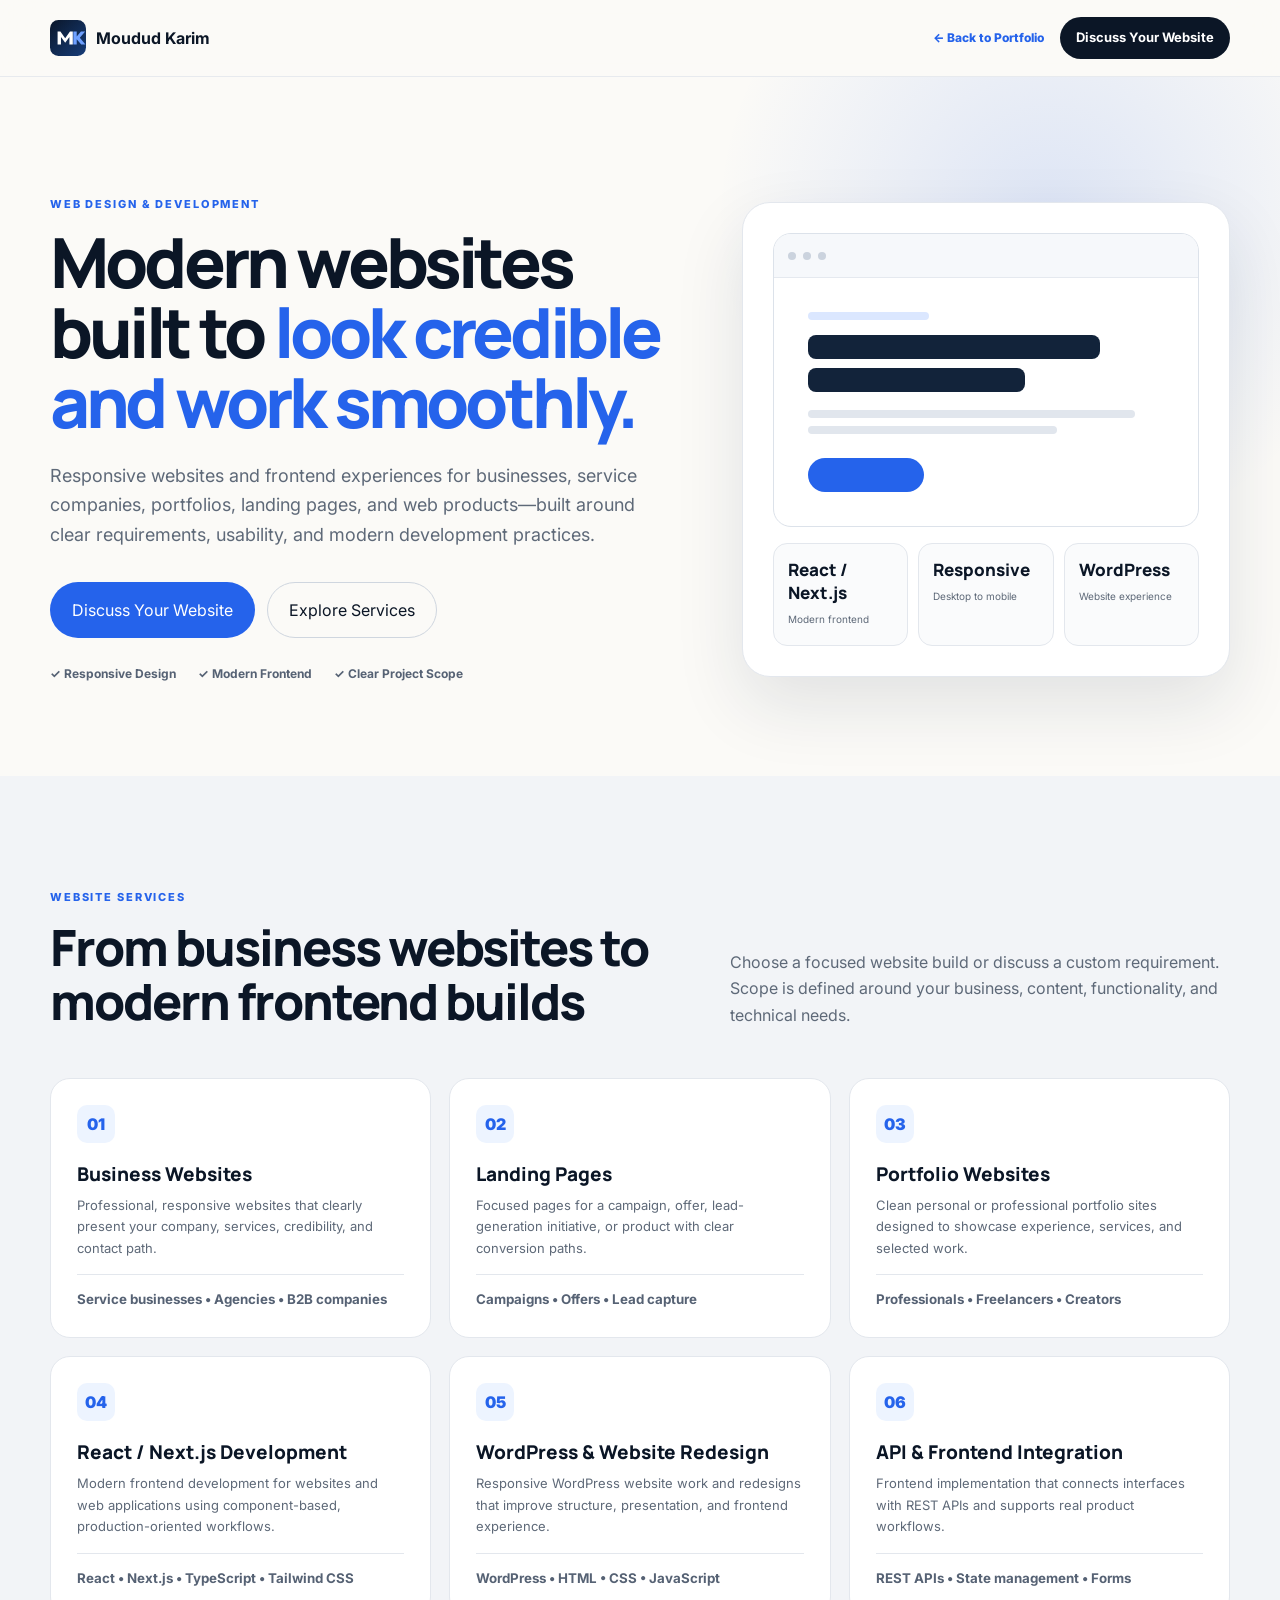
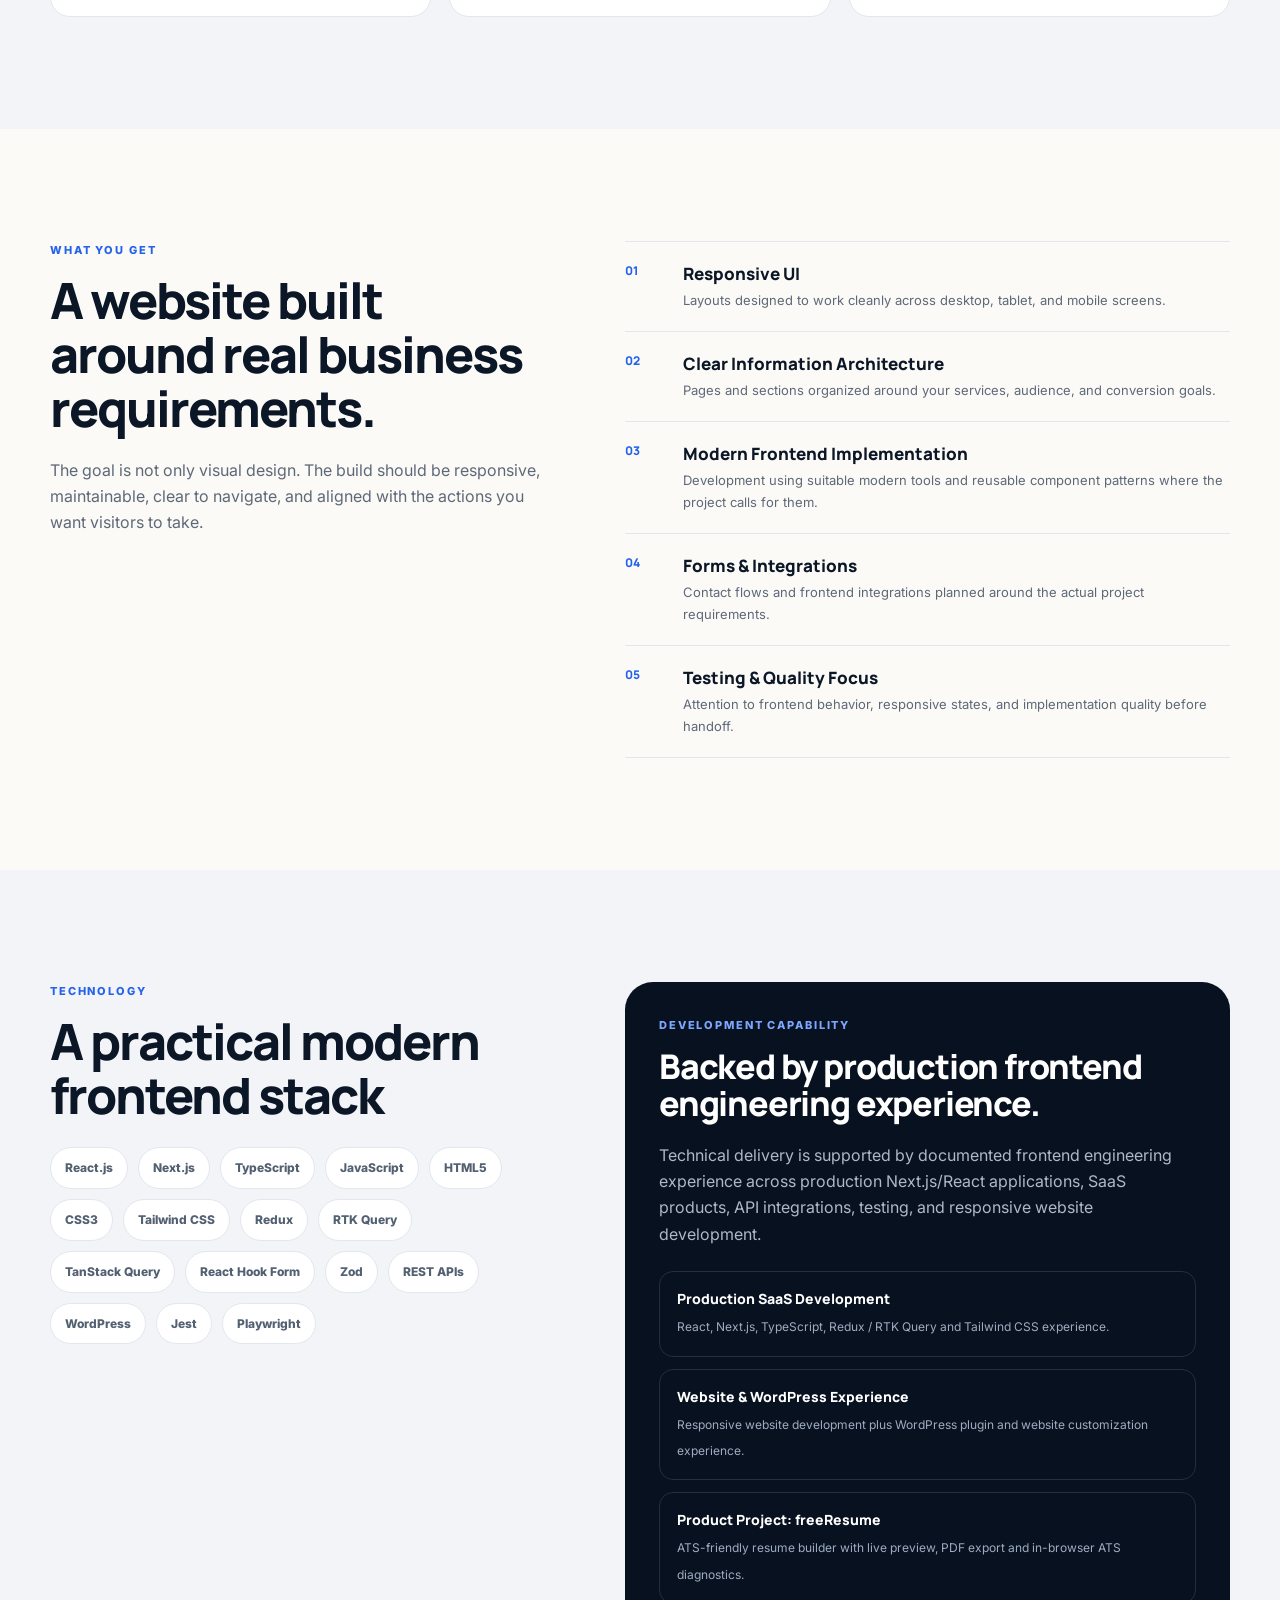
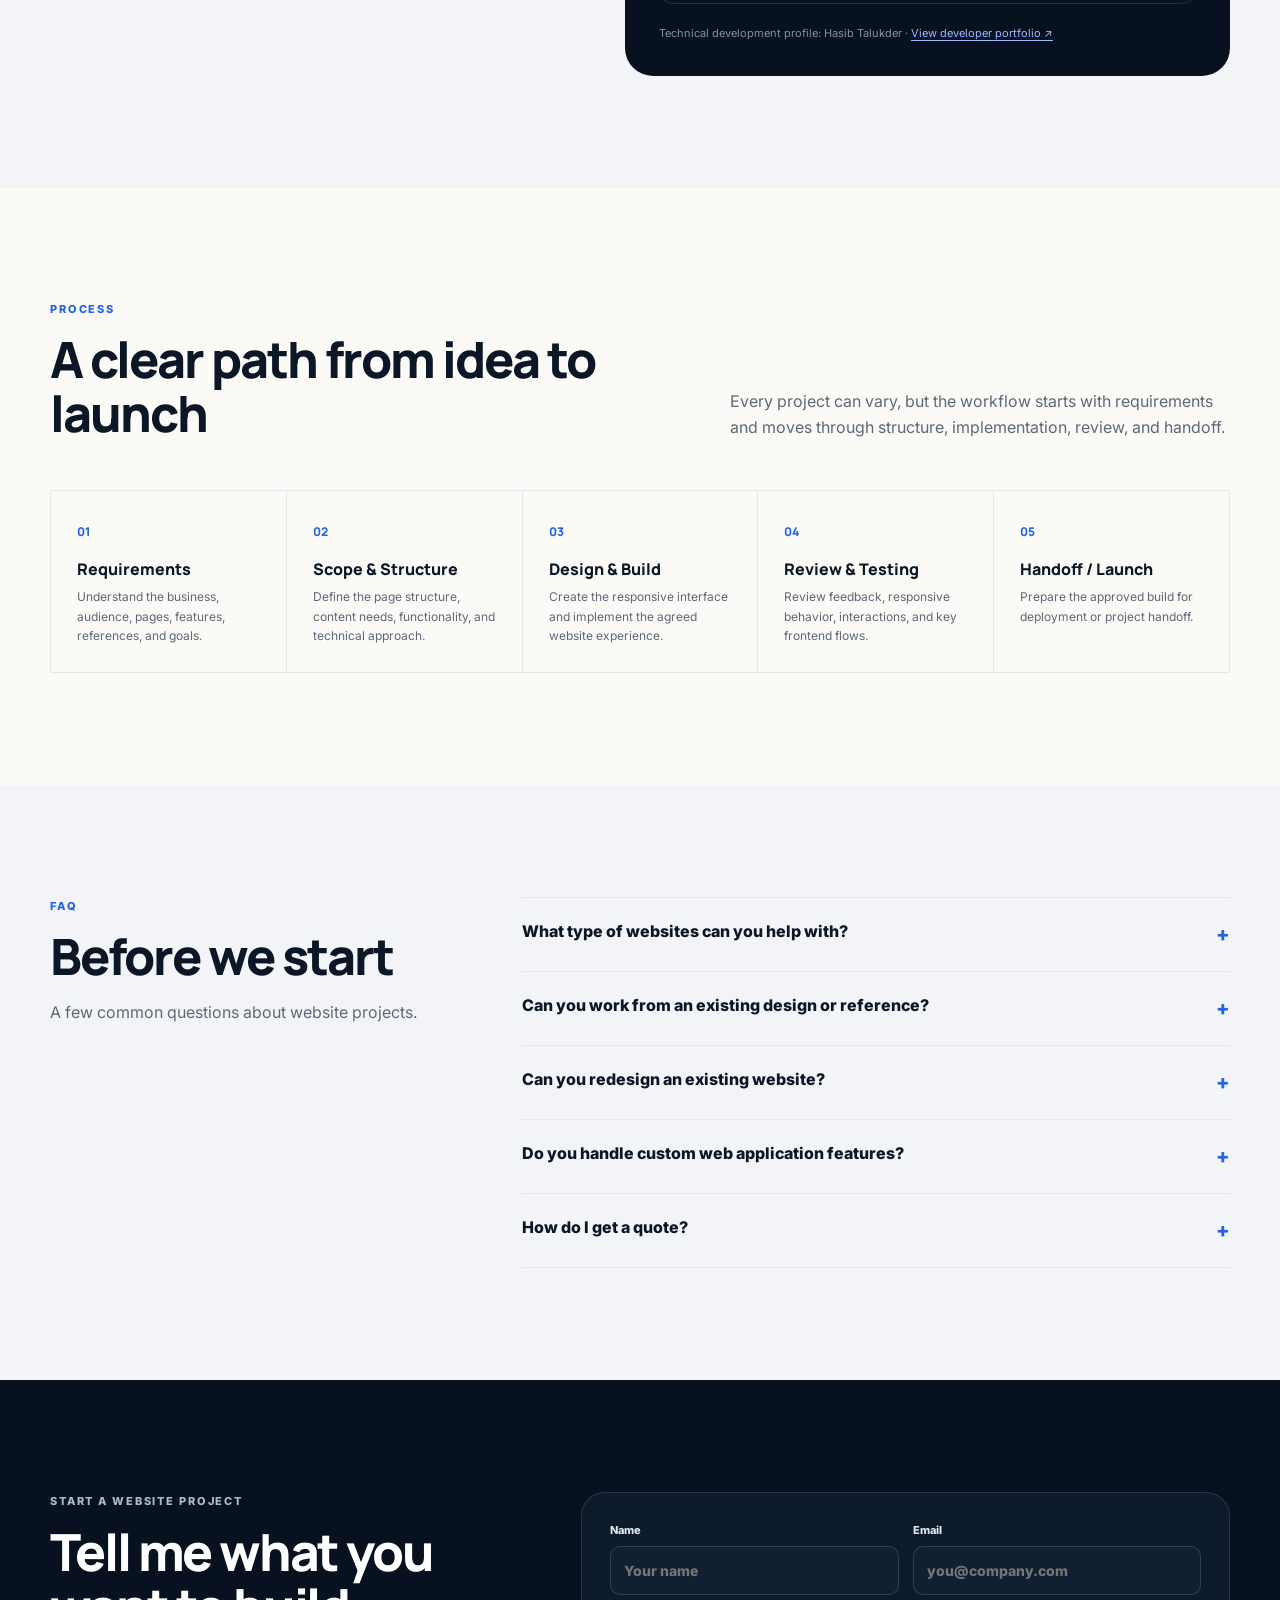
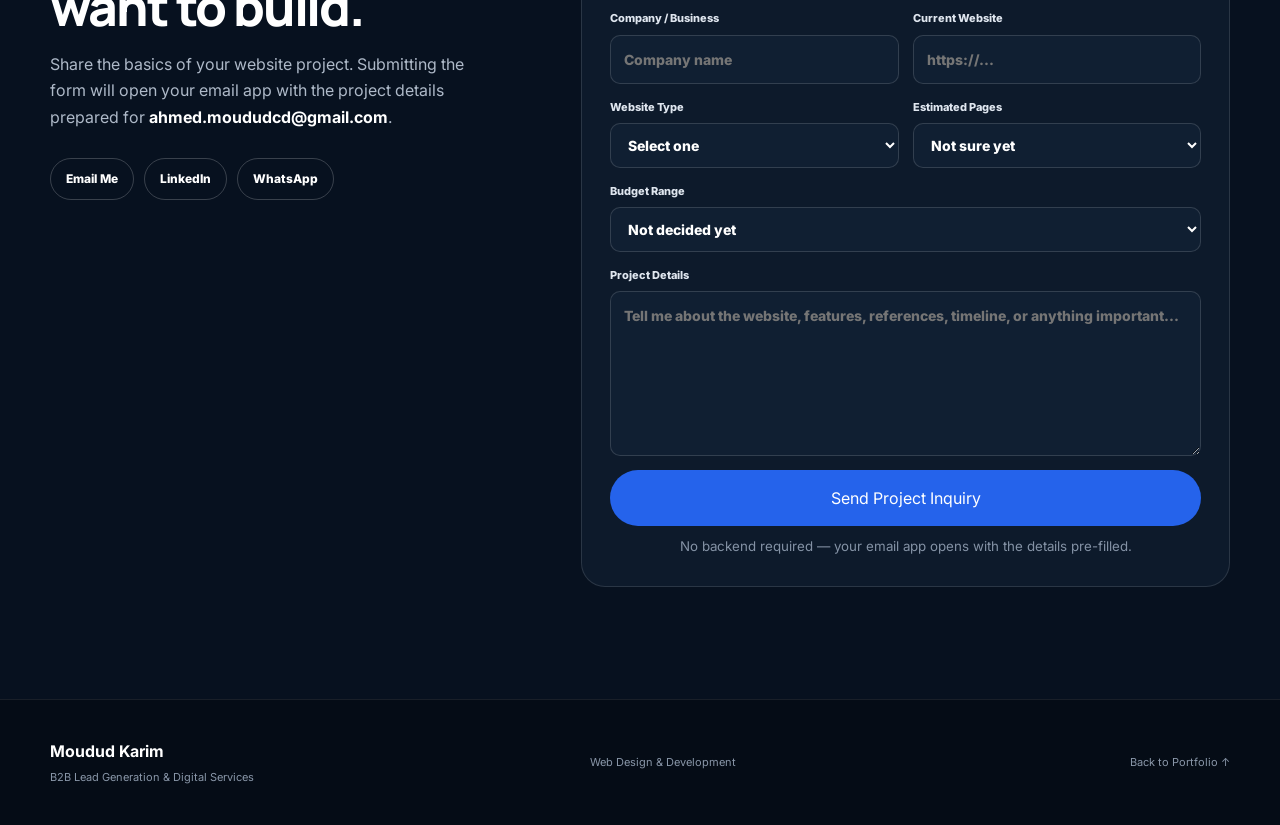
==== web-design-development.html @ c1d6e95d "Add files via upload" ====
<!doctype html>
<html lang="en">
<head>
  <meta charset="utf-8" />
  <meta name="viewport" content="width=device-width,initial-scale=1" />
  <title>Web Design & Development | Moudud Karim</title>
  <meta name="description" content="Modern responsive business websites, landing pages, portfolio websites, WordPress, React and Next.js frontend development." />
  <link rel="icon" href="assets/favicon.svg" type="image/svg+xml" />
  <link rel="preconnect" href="https://fonts.googleapis.com"><link rel="preconnect" href="https://fonts.gstatic.com" crossorigin>
  <link href="https://fonts.googleapis.com/css2?family=Inter:wght@400;500;600;700;800&family=Manrope:wght@700;800&display=swap" rel="stylesheet">
  <link rel="stylesheet" href="style.css?v=web1" />
</head>
<body class="web-page">
<header class="site-header"><div class="container nav-wrap"><a class="brand" href="index.html" aria-label="Moudud Karim home"><img src="assets/mk-logo.svg" width="36" height="36" alt="MK logo"><b>Moudud Karim</b></a><nav class="nav"><a class="back-link" href="index.html">← Back to Portfolio</a><a class="nav-cta" href="#project-inquiry">Discuss Your Website</a></nav></div></header>
<main>
<section class="web-hero"><div class="container web-hero-grid"><div><p class="eyebrow">WEB DESIGN & DEVELOPMENT</p><h1>Modern websites built to <span>look credible and work smoothly.</span></h1><p class="hero-lead">Responsive websites and frontend experiences for businesses, service companies, portfolios, landing pages, and web products—built around clear requirements, usability, and modern development practices.</p><div class="hero-actions"><a class="btn primary" href="#project-inquiry">Discuss Your Website</a><a class="btn secondary" href="#services-web">Explore Services</a></div><div class="hero-trust"><span>✓ Responsive Design</span><span>✓ Modern Frontend</span><span>✓ Clear Project Scope</span></div></div><div class="web-proof-card"><div class="browser-mock"><div class="browser-top"><i></i><i></i><i></i></div><div class="browser-body"><div class="mock-kicker"></div><div class="mock-title"></div><div class="mock-title short"></div><div class="mock-copy"></div><div class="mock-copy short"></div><div class="mock-btn"></div></div></div><div class="web-mini-stats"><div><strong>React / Next.js</strong><span>Modern frontend</span></div><div><strong>Responsive</strong><span>Desktop to mobile</span></div><div><strong>WordPress</strong><span>Website experience</span></div></div></div></div></section>
<section class="section soft" id="services-web"><div class="container"><div class="section-head"><div><p class="eyebrow">WEBSITE SERVICES</p><h2>From business websites to modern frontend builds</h2></div><p>Choose a focused website build or discuss a custom requirement. Scope is defined around your business, content, functionality, and technical needs.</p></div><div class="web-service-grid">
<article class="web-service"><span>01</span><h3>Business Websites</h3><p>Professional, responsive websites that clearly present your company, services, credibility, and contact path.</p><small>Service businesses • Agencies • B2B companies</small></article>
<article class="web-service"><span>02</span><h3>Landing Pages</h3><p>Focused pages for a campaign, offer, lead-generation initiative, or product with clear conversion paths.</p><small>Campaigns • Offers • Lead capture</small></article>
<article class="web-service"><span>03</span><h3>Portfolio Websites</h3><p>Clean personal or professional portfolio sites designed to showcase experience, services, and selected work.</p><small>Professionals • Freelancers • Creators</small></article>
<article class="web-service"><span>04</span><h3>React / Next.js Development</h3><p>Modern frontend development for websites and web applications using component-based, production-oriented workflows.</p><small>React • Next.js • TypeScript • Tailwind CSS</small></article>
<article class="web-service"><span>05</span><h3>WordPress & Website Redesign</h3><p>Responsive WordPress website work and redesigns that improve structure, presentation, and frontend experience.</p><small>WordPress • HTML • CSS • JavaScript</small></article>
<article class="web-service"><span>06</span><h3>API & Frontend Integration</h3><p>Frontend implementation that connects interfaces with REST APIs and supports real product workflows.</p><small>REST APIs • State management • Forms</small></article>
</div></div></section>
<section class="section"><div class="container web-split"><div><p class="eyebrow">WHAT YOU GET</p><h2 style="font:800 clamp(32px,4vw,50px)/1.08 Manrope;margin:0;letter-spacing:-.04em">A website built around real business requirements.</h2><p class="body-copy" style="font-size:16px;margin-top:22px">The goal is not only visual design. The build should be responsive, maintainable, clear to navigate, and aligned with the actions you want visitors to take.</p></div><div class="feature-list"><div class="feature-item"><span>01</span><div><h3>Responsive UI</h3><p>Layouts designed to work cleanly across desktop, tablet, and mobile screens.</p></div></div><div class="feature-item"><span>02</span><div><h3>Clear Information Architecture</h3><p>Pages and sections organized around your services, audience, and conversion goals.</p></div></div><div class="feature-item"><span>03</span><div><h3>Modern Frontend Implementation</h3><p>Development using suitable modern tools and reusable component patterns where the project calls for them.</p></div></div><div class="feature-item"><span>04</span><div><h3>Forms & Integrations</h3><p>Contact flows and frontend integrations planned around the actual project requirements.</p></div></div><div class="feature-item"><span>05</span><div><h3>Testing & Quality Focus</h3><p>Attention to frontend behavior, responsive states, and implementation quality before handoff.</p></div></div></div></div></section>
<section class="section soft"><div class="container web-split"><div><p class="eyebrow">TECHNOLOGY</p><h2 style="font:800 clamp(32px,4vw,50px)/1.08 Manrope;margin:0 0 25px;letter-spacing:-.04em">A practical modern frontend stack</h2><div class="stack-grid"><span>React.js</span><span>Next.js</span><span>TypeScript</span><span>JavaScript</span><span>HTML5</span><span>CSS3</span><span>Tailwind CSS</span><span>Redux</span><span>RTK Query</span><span>TanStack Query</span><span>React Hook Form</span><span>Zod</span><span>REST APIs</span><span>WordPress</span><span>Jest</span><span>Playwright</span></div></div><div class="proof-panel"><p class="eyebrow">DEVELOPMENT CAPABILITY</p><h2>Backed by production frontend engineering experience.</h2><p>Technical delivery is supported by documented frontend engineering experience across production Next.js/React applications, SaaS products, API integrations, testing, and responsive website development.</p><div class="proof-points"><div class="proof-point"><strong>Production SaaS Development</strong><span>React, Next.js, TypeScript, Redux / RTK Query and Tailwind CSS experience.</span></div><div class="proof-point"><strong>Website & WordPress Experience</strong><span>Responsive website development plus WordPress plugin and website customization experience.</span></div><div class="proof-point"><strong>Product Project: freeResume</strong><span>ATS-friendly resume builder with live preview, PDF export and in-browser ATS diagnostics.</span></div></div><div class="proof-credit">Technical development profile: Hasib Talukder · <a href="https://hasibmuhammad.vercel.app/" target="_blank" rel="noopener">View developer portfolio ↗</a></div></div></div></section>
<section class="section"><div class="container"><div class="section-head"><div><p class="eyebrow">PROCESS</p><h2>A clear path from idea to launch</h2></div><p>Every project can vary, but the workflow starts with requirements and moves through structure, implementation, review, and handoff.</p></div><div class="web-process"><div><span>01</span><h3>Requirements</h3><p>Understand the business, audience, pages, features, references, and goals.</p></div><div><span>02</span><h3>Scope & Structure</h3><p>Define the page structure, content needs, functionality, and technical approach.</p></div><div><span>03</span><h3>Design & Build</h3><p>Create the responsive interface and implement the agreed website experience.</p></div><div><span>04</span><h3>Review & Testing</h3><p>Review feedback, responsive behavior, interactions, and key frontend flows.</p></div><div><span>05</span><h3>Handoff / Launch</h3><p>Prepare the approved build for deployment or project handoff.</p></div></div></div></section>
<section class="section soft"><div class="container faq-wrap"><div><p class="eyebrow">FAQ</p><h2>Before we start</h2><p class="muted">A few common questions about website projects.</p></div><div class="faq-list"><details><summary>What type of websites can you help with?</summary><p>Business websites, landing pages, portfolios, responsive WordPress sites, frontend builds, redesigns, and React/Next.js projects can be discussed based on scope.</p></details><details><summary>Can you work from an existing design or reference?</summary><p>Yes. Share your existing site, design file, examples, or reference websites in the project inquiry so the requirements can be reviewed.</p></details><details><summary>Can you redesign an existing website?</summary><p>Yes. A redesign can focus on layout, responsiveness, frontend presentation, and clearer user flows depending on the existing platform and scope.</p></details><details><summary>Do you handle custom web application features?</summary><p>Frontend application work and REST API integration can be discussed. The exact feasibility, stack, backend dependency, and scope should be confirmed before the project begins.</p></details><details><summary>How do I get a quote?</summary><p>Send your website type, estimated pages, budget range, current website if applicable, and project details using the form below.</p></details></div></div></section>
<section class="section web-contact" id="project-inquiry"><div class="container web-contact-grid"><div><p class="eyebrow">START A WEBSITE PROJECT</p><h2>Tell me what you want to build.</h2><p>Share the basics of your website project. Submitting the form will open your email app with the project details prepared for <strong style="color:#fff">ahmed.moududcd@gmail.com</strong>.</p><div class="contact-links"><a href="mailto:ahmed.moududcd@gmail.com">Email Me</a><a href="https://www.linkedin.com/in/moududkarim/" target="_blank" rel="noopener">LinkedIn</a><a href="https://wa.me/8801305029637" target="_blank" rel="noopener">WhatsApp</a></div></div><form class="web-form" id="webProjectForm"><div class="field-row"><label>Name<input name="name" required placeholder="Your name"></label><label>Email<input name="email" type="email" required placeholder="you@company.com"></label></div><div class="field-row"><label>Company / Business<input name="company" placeholder="Company name"></label><label>Current Website<input name="website" type="url" placeholder="https://..."></label></div><div class="field-row"><label>Website Type<select name="type" required><option value="">Select one</option><option>Business Website</option><option>Landing Page</option><option>Portfolio Website</option><option>Website Redesign</option><option>WordPress Website</option><option>React / Next.js Project</option><option>Custom / Other</option></select></label><label>Estimated Pages<select name="pages"><option>Not sure yet</option><option>1 page</option><option>2–5 pages</option><option>6–10 pages</option><option>10+ pages</option></select></label></div><label>Budget Range<select name="budget"><option>Not decided yet</option><option>Under $300</option><option>$300–$700</option><option>$700–$1,500</option><option>$1,500+</option></select></label><label>Project Details<textarea name="details" rows="6" required placeholder="Tell me about the website, features, references, timeline, or anything important..."></textarea></label><button class="btn primary full" type="submit">Send Project Inquiry</button><small class="form-note">No backend required — your email app opens with the details pre-filled.</small></form></div></section>
</main>
<footer><div class="container footer-grid"><div><strong>Moudud Karim</strong><span>B2B Lead Generation & Digital Services</span></div><p>Web Design & Development</p><a href="index.html">Back to Portfolio ↑</a></div></footer>
<script>
document.getElementById('webProjectForm').addEventListener('submit',function(e){e.preventDefault();const f=new FormData(this);const subject='Website Project Inquiry - '+(f.get('name')||'New Client');const body=[`Name: ${f.get('name')||''}`,`Email: ${f.get('email')||''}`,`Company / Business: ${f.get('company')||''}`,`Current Website: ${f.get('website')||''}`,`Website Type: ${f.get('type')||''}`,`Estimated Pages: ${f.get('pages')||''}`,`Budget Range: ${f.get('budget')||''}`,'', 'Project Details:',f.get('details')||''].join('\n');window.location.href='mailto:ahmed.moududcd@gmail.com?subject='+encodeURIComponent(subject)+'&body='+encodeURIComponent(body)});
</script>
</body></html>
---- style.css ----
:root{--ink:#0b1626;--muted:#5e6978;--blue:#2563eb;--blue2:#174bb8;--soft:#f6f7f9;--warm:#fbfaf7;--line:#e3e7ed;--white:#fff;--dark:#07111f;--radius:20px;--shadow:0 24px 70px rgba(11,22,38,.10)}
*{box-sizing:border-box}html{scroll-behavior:smooth}body{margin:0;font-family:Inter,Arial,sans-serif;color:var(--ink);background:var(--warm);line-height:1.65}a{color:inherit;text-decoration:none}img{max-width:100%;display:block}.container{width:min(1180px,calc(100% - 48px));margin:auto}.section{padding:112px 0}.soft{background:#f2f4f7}.eyebrow{margin:0 0 14px;color:var(--blue);font-weight:800;font-size:11px;letter-spacing:.17em}.site-header{position:sticky;top:0;z-index:50;background:rgba(251,250,247,.9);backdrop-filter:blur(18px);border-bottom:1px solid rgba(227,231,237,.8)}.nav-wrap{height:76px;display:flex;align-items:center;justify-content:space-between}.brand{display:flex;align-items:center;gap:10px;font-weight:800}.brand span{display:grid;place-items:center;width:36px;height:36px;border-radius:50%;background:var(--ink);color:#fff;font-size:12px}.nav{display:flex;align-items:center;gap:26px;font-size:13px;font-weight:700}.nav a:hover{color:var(--blue)}.nav-cta{padding:10px 16px;background:var(--ink);color:#fff!important;border-radius:999px}.menu-btn{display:none;border:0;background:none;font-size:25px}.hero{min-height:760px;display:flex;align-items:center;padding:105px 0 95px;overflow:hidden;background:radial-gradient(circle at 85% 28%,rgba(37,99,235,.11),transparent 25%),var(--warm)}.hero-grid{display:grid;grid-template-columns:3fr 2fr;gap:80px;align-items:center}.hero h1{font-family:Manrope,sans-serif;font-size:clamp(44px,5.1vw,72px);line-height:1.015;letter-spacing:-.05em;margin:0 0 26px;max-width:790px}.hero h1 span{color:var(--blue)}.hero-lead{font-size:18px;color:var(--muted);max-width:720px;margin:0 0 32px}.hero-actions{display:flex;gap:12px;flex-wrap:wrap}.btn{display:inline-flex;align-items:center;justify-content:center;padding:14px 21px;border-radius:999px;font-weight:800;border:1px solid transparent;cursor:pointer;font:inherit}.primary{background:var(--blue);color:#fff}.primary:hover{background:var(--blue2)}.secondary{border-color:#cfd6df;background:transparent}.hero-trust{display:flex;gap:22px;flex-wrap:wrap;margin-top:26px;font-size:12px;font-weight:700;color:#566274}.hero-card{position:relative;z-index:1;background:#fff;border:1px solid rgba(227,231,237,.9);border-radius:30px;padding:14px;box-shadow:0 30px 80px rgba(15,34,62,.14);transform:rotate(1deg)}.portrait-glow{position:absolute;inset:-50px;z-index:-1;background:radial-gradient(circle,rgba(37,99,235,.18),transparent 65%)}.photo-shell{aspect-ratio:4/4.7;border-radius:22px;overflow:hidden;background:#eef2f7}.photo-shell img{width:100%;height:100%;object-fit:cover;object-position:center top}.profile-copy{padding:18px 8px 9px;display:grid;gap:3px}.profile-copy strong{font:800 20px Manrope}.profile-copy span{color:var(--muted);font-size:12px}.profile-copy small{color:#8a94a2}.float-badge{position:absolute;z-index:3;background:#fff;border:1px solid var(--line);box-shadow:0 16px 45px rgba(11,22,38,.14);border-radius:15px;padding:12px 15px;display:grid;line-height:1.2;transform:rotate(-1deg)}.float-badge strong{font:800 18px Manrope;color:var(--blue)}.float-badge span{font-size:10px;font-weight:800;color:#687486}.badge-clients{left:-42px;top:72px}.badge-since{right:-28px;bottom:105px}.proof-bar{background:#fff;border-top:1px solid var(--line);border-bottom:1px solid var(--line)}.proof-grid{display:grid;grid-template-columns:repeat(4,1fr)}.proof-grid div{padding:34px 28px;border-right:1px solid var(--line);text-align:center}.proof-grid div:last-child{border:0}.proof-grid strong{display:block;font:800 38px Manrope;letter-spacing:-.04em;color:var(--blue)}.proof-grid span{font-size:11px;font-weight:700;color:#6d7785;text-transform:uppercase;letter-spacing:.07em}.two-col{display:grid;grid-template-columns:.78fr 1.22fr;gap:110px;align-items:start}.two-col h2,.section-head h2,.markets h2,.faq-wrap h2,.sample-grid h2{font:800 clamp(32px,4vw,50px)/1.08 Manrope;margin:0;letter-spacing:-.04em}.body-copy{font-size:18px;color:var(--muted);max-width:720px}.body-copy p:first-child{margin-top:0}.about-markets{display:flex;gap:8px;flex-wrap:wrap;margin-top:28px}.about-markets span{padding:7px 12px;border:1px solid #d8dde5;border-radius:999px;font-size:11px;font-weight:800;color:#526071;background:#fff}.section-head{display:flex;justify-content:space-between;gap:60px;align-items:end;margin-bottom:50px}.section-head>p{max-width:500px;color:var(--muted);margin:0}.cards{display:grid;gap:18px}.service-grid{grid-template-columns:repeat(3,1fr)}.card{position:relative;overflow:hidden;background:#fff;border:1px solid var(--line);border-radius:var(--radius);padding:30px;transition:transform .22s ease,border-color .22s ease,box-shadow .22s ease}.card:hover{transform:translateY(-5px);border-color:#b8caf1;box-shadow:var(--shadow)}.ghost-num{position:absolute;right:18px;top:-8px;font:800 72px Manrope;color:#f0f3f7;letter-spacing:-.07em}.service-icon{position:relative;display:grid;place-items:center;width:36px;height:36px;border:1px solid #d9e1ed;border-radius:10px;color:var(--blue);font-weight:800}.num{display:block;position:relative;margin-top:28px;font-size:10px;font-weight:800;color:#8490a0}.card h3{position:relative;font:800 21px Manrope;margin:8px 0 10px}.card p{position:relative;color:var(--muted);font-size:14px}.deliverable{position:relative;border-top:1px solid var(--line);margin-top:22px;padding-top:17px;display:grid;gap:6px;font-size:12px}.deliverable span{color:var(--muted)}.chips,.market-row{display:flex;flex-wrap:wrap;gap:10px}.chips span,.market-row span{padding:10px 14px;border:1px solid var(--line);border-radius:999px;background:#fff;font-size:12px;font-weight:700}.process-band{background:#fff}.process-grid{display:grid;grid-template-columns:repeat(5,1fr);gap:0;position:relative}.process-grid:before{content:'';position:absolute;top:23px;left:5%;right:5%;height:1px;background:#ccd4df}.process-step{position:relative;padding:0 22px 0 0;background:transparent;border:0}.process-step span{position:relative;z-index:1;display:grid;place-items:center;width:46px;height:46px;border-radius:50%;background:var(--ink);color:#fff;font-weight:800;font-size:11px;box-shadow:0 0 0 8px #fff}.process-step h3{font:800 17px Manrope;margin:26px 0 8px}.process-step p{font-size:13px;color:var(--muted);margin:0}.tools-section{padding-top:40px;background:#fff}.tool-panels{display:grid;grid-template-columns:1fr 1fr;border:1px solid var(--line);border-radius:24px;overflow:hidden;background:#fafbfc}.tool-panel{padding:30px}.tool-panel+ .tool-panel{border-left:1px solid var(--line)}.tool-kicker{font-size:10px;letter-spacing:.13em;font-weight:800;color:#7a8695}.tool-row{display:flex;flex-wrap:wrap;gap:8px;margin-top:18px}.tool-row span{padding:9px 12px;border:1px solid #dde3eb;background:#fff;border-radius:9px;font-size:12px;font-weight:800;color:#4d5968;filter:grayscale(1);transition:.2s}.tool-row span:hover{color:var(--blue);border-color:#b9caf0;filter:none}.work-section{background:#f1f3f6}.case-stack{display:grid;gap:44px}.case{display:grid;grid-template-columns:1.08fr .92fr;align-items:stretch;border:1px solid var(--line);border-radius:28px;background:#fff;overflow:hidden;box-shadow:0 16px 50px rgba(11,22,38,.05)}.case:nth-child(even) .case-content{order:2}.case:nth-child(even) .case-visual{order:1}.case-content{padding:38px}.case-visual{min-height:100%;padding:34px;display:flex;align-items:center;background:linear-gradient(145deg,#e9eff8,#f8fafc);overflow:hidden}.case-top{display:flex;justify-content:space-between;gap:20px;align-items:start;border-bottom:1px solid var(--line);padding-bottom:22px}.case-tag{font-size:10px;font-weight:800;letter-spacing:.1em;color:var(--blue)}.case h3{font:800 29px Manrope;margin:8px 0 0;letter-spacing:-.025em}.case-top>strong{font:800 50px Manrope;color:#e0e8f6}.case-details{display:grid;grid-template-columns:1fr 1fr;gap:18px 24px;padding:24px 0 16px}.case-details b{font-size:10px;text-transform:uppercase;letter-spacing:.07em}.case-details p{font-size:13px;color:var(--muted);margin:4px 0}.text-link{font-weight:800;color:var(--blue);font-size:13px}.sheet-preview{width:115%;transform:rotate(-3deg);background:#fff;border:1px solid #d7dee8;border-radius:14px;box-shadow:0 28px 60px rgba(15,34,62,.16);overflow:hidden}.case:nth-child(even) .sheet-preview{transform:rotate(3deg)}.sheet-toolbar{height:42px;display:flex;align-items:center;gap:6px;padding:0 12px;border-bottom:1px solid #e5e9ef;background:#fafbfc}.sheet-toolbar i{width:7px;height:7px;border-radius:50%;background:#c9d0da}.sheet-toolbar span{margin-left:8px;font-size:9px;font-weight:800;color:#7b8795}.sheet-grid{display:grid;grid-template-columns:1.25fr 1fr .8fr 1.5fr;font-size:9px}.sheet-grid>div{padding:10px 9px;border-right:1px solid #edf0f4;border-bottom:1px solid #edf0f4;color:#7d8793;white-space:nowrap;overflow:hidden}.sheet-grid .sheet-head{font-weight:800;color:#465364;background:#f7f9fb}.privacy-note{padding:10px 12px;font-size:8px;font-weight:700;color:#8b95a2}.why-grid{display:grid;grid-template-columns:1fr 1fr;border-top:1px solid var(--line);border-left:1px solid var(--line)}.why-grid>div{background:transparent;border-right:1px solid var(--line);border-bottom:1px solid var(--line);padding:34px;border-radius:0}.why-grid span{display:block;color:var(--blue);font:800 26px Manrope}.why-grid h3{font:800 18px Manrope;margin:10px 0 7px}.why-grid p{font-size:13px;color:var(--muted);margin:0;max-width:430px}.markets{text-align:center;background:#fff}.markets h2{margin-bottom:28px}.market-row{justify-content:center}.faq-wrap{display:grid;grid-template-columns:.7fr 1.3fr;gap:90px}.muted{color:var(--muted)}.faq-list{border-top:1px solid var(--line)}details{border-bottom:1px solid var(--line);padding:20px 0}summary{cursor:pointer;font-weight:800;list-style:none;display:flex;justify-content:space-between;gap:20px}summary:after{content:'+';color:var(--blue);font-size:20px}details[open] summary:after{content:'–'}details p{color:var(--muted);margin:12px 0 2px;font-size:14px}.dark-contact{background:var(--dark);color:#fff}.dark-contact .eyebrow{color:#7da7ff}.sample-grid{display:grid;grid-template-columns:.9fr 1.1fr;gap:80px;align-items:start}.sample-grid>div>p:not(.eyebrow){color:#aeb9c8;font-size:16px}.contact-links{display:flex;gap:10px;flex-wrap:wrap;margin-top:28px}.contact-links a{padding:10px 15px;border:1px solid rgba(255,255,255,.2);border-radius:999px;font-weight:800;color:#fff;font-size:12px}.brief-form{background:#0d1a2b;border:1px solid rgba(255,255,255,.12);border-radius:24px;padding:28px;box-shadow:none}.field-row{display:grid;grid-template-columns:1fr 1fr;gap:14px}.brief-form label{display:grid;gap:7px;font-size:11px;font-weight:800;margin-bottom:14px;color:#dfe6ef}.brief-form input,.brief-form textarea{width:100%;border:1px solid rgba(255,255,255,.14);background:#101f32;color:#fff;border-radius:10px;padding:12px 13px;font:inherit;font-size:14px;outline:none}.brief-form input::placeholder,.brief-form textarea::placeholder{color:#738196}.brief-form input:focus,.brief-form textarea:focus{border-color:#5f8ff1;box-shadow:0 0 0 3px rgba(37,99,235,.15)}.full{width:100%}.form-note{display:block;text-align:center;color:#8492a5;margin-top:10px}footer{background:#050c16;color:#fff;padding:38px 0;border-top:1px solid rgba(255,255,255,.08)}.footer-grid{display:grid;grid-template-columns:1fr 1fr auto;gap:30px;align-items:center}.footer-grid p,.footer-grid span,.footer-grid a{color:#8996a8;font-size:11px}.footer-grid div{display:grid;gap:4px}.footer-grid p{margin:0}
@media(max-width:1000px){.hero-grid,.two-col,.sample-grid,.faq-wrap{grid-template-columns:1fr}.hero-grid{gap:55px}.hero-card{max-width:470px;margin:auto}.service-grid{grid-template-columns:repeat(2,1fr)}.process-grid{grid-template-columns:1fr 1fr;gap:32px}.process-grid:before{display:none}.process-step span{box-shadow:none}.case{grid-template-columns:1fr}.case:nth-child(even) .case-content,.case:nth-child(even) .case-visual{order:initial}.case-visual{min-height:390px}.why-grid{grid-template-columns:1fr 1fr}.footer-grid{grid-template-columns:1fr}.section-head{align-items:start;flex-direction:column;gap:15px}.badge-clients{left:-20px}.badge-since{right:-15px}}
@media(max-width:720px){.container{width:min(100% - 28px,1180px)}.section{padding:76px 0}.menu-btn{display:block}.nav{display:none;position:absolute;top:76px;left:0;right:0;background:#fff;border-bottom:1px solid var(--line);padding:20px;flex-direction:column;align-items:stretch}.nav.open{display:flex}.hero{min-height:auto;padding:72px 0}.hero h1{font-size:42px}.hero-grid{gap:44px}.float-badge{display:none}.proof-grid{grid-template-columns:repeat(2,1fr)}.proof-grid div:nth-child(2){border-right:0}.proof-grid strong{font-size:31px}.service-grid,.tool-panels,.why-grid{grid-template-columns:1fr}.tool-panel+.tool-panel{border-left:0;border-top:1px solid var(--line)}.process-grid{grid-template-columns:1fr;gap:0;margin-left:22px}.process-step{padding:0 0 34px 48px;border-left:1px solid #ccd4df}.process-step:last-child{border-left-color:transparent}.process-step span{position:absolute;left:-23px;top:0}.process-step h3{margin:0 0 8px}.case-content{padding:25px}.case-visual{min-height:300px;padding:24px}.case h3{font-size:24px}.case-top>strong{font-size:36px}.case-details{grid-template-columns:1fr}.field-row{grid-template-columns:1fr}.hero-actions .btn{width:100%}.sheet-preview{width:120%}}

/* Project sample lightbox */
.sample-trigger{cursor:pointer}
.sample-modal{position:fixed;inset:0;z-index:9999;display:none;align-items:center;justify-content:center;padding:28px}
.sample-modal.is-open{display:flex}
.sample-modal-backdrop{position:absolute;inset:0;background:rgba(5,10,20,.86);backdrop-filter:blur(7px)}
.sample-modal-panel{position:relative;width:min(1180px,96vw);max-height:92vh;overflow:auto;background:#fff;border-radius:22px;box-shadow:0 30px 90px rgba(0,0,0,.38)}
.sample-modal-head{display:flex;align-items:center;justify-content:space-between;gap:24px;padding:22px 24px 16px;border-bottom:1px solid #e7eaf0}
.sample-modal-head h3{margin:3px 0 0;font-size:clamp(1.15rem,2vw,1.55rem)}
.modal-kicker{font-size:.72rem;font-weight:800;letter-spacing:.13em;color:#2563eb}
.modal-close{width:42px;height:42px;border:1px solid #d9dee8;border-radius:50%;background:#f7f8fb;color:#101827;font-size:28px;line-height:1;cursor:pointer}
.sample-modal-image-wrap{padding:18px 18px 8px;background:#f5f7fa}
.sample-modal-image-wrap img{display:block;width:100%;height:auto;border-radius:12px;border:1px solid #dde2ea}
.modal-privacy{margin:0;padding:13px 24px 20px;color:#667085;font-size:.86rem}
body.modal-open{overflow:hidden}
@media(max-width:640px){.sample-modal{padding:10px}.sample-modal-panel{border-radius:16px}.sample-modal-head{padding:16px}.sample-modal-image-wrap{padding:10px;overflow:auto}.sample-modal-image-wrap img{min-width:760px}.modal-privacy{padding:10px 16px 16px}}

/* Premium hover treatment for contact CTA buttons */
.contact-links a{
  position:relative;
  overflow:hidden;
  transition:transform .22s ease,background-color .22s ease,border-color .22s ease,box-shadow .22s ease,color .22s ease;
}
.contact-links a::before{
  content:'';
  position:absolute;
  inset:0;
  background:linear-gradient(135deg,rgba(255,255,255,.16),rgba(255,255,255,0));
  opacity:0;
  transition:opacity .22s ease;
}
.contact-links a:hover,
.contact-links a:focus-visible{
  transform:translateY(-3px);
  background:#2563eb;
  border-color:#4f7ff0;
  color:#fff;
  box-shadow:0 12px 30px rgba(37,99,235,.28);
  outline:none;
}
.contact-links a:hover::before,
.contact-links a:focus-visible::before{opacity:1}
.contact-links a:active{transform:translateY(-1px)}

/* Make project-sample affordance feel interactive too */
.sample-trigger{display:inline-flex;align-items:center;gap:6px;transition:transform .2s ease,color .2s ease}
.sample-trigger:hover,.sample-trigger:focus-visible{transform:translateX(4px);color:#1d4ed8;outline:none}
.modal-close{transition:transform .2s ease,background-color .2s ease,border-color .2s ease}
.modal-close:hover,.modal-close:focus-visible{transform:rotate(6deg) scale(1.06);background:#eef3ff;border-color:#b8caf1;outline:none}

/* Real project screenshot previews */
.real-sample-preview{position:relative;overflow:hidden;cursor:pointer;min-height:330px;background:#eef3f8;border-radius:22px;box-shadow:0 18px 55px rgba(15,23,42,.10)}
.real-sample-preview img{width:100%;height:100%;min-height:330px;object-fit:cover;object-position:left top;display:block;transition:transform .45s ease,filter .35s ease}
.real-preview-hover{position:absolute;inset:0;display:flex;align-items:center;justify-content:center;background:rgba(7,18,36,.08);opacity:0;transition:opacity .3s ease,background .3s ease}
.real-preview-hover span{padding:12px 19px;border-radius:999px;background:#fff;color:#0b172a;font-size:14px;font-weight:800;box-shadow:0 12px 35px rgba(0,0,0,.18);transform:translateY(8px);transition:transform .3s ease}
.real-sample-preview:hover img,.real-sample-preview:focus img{transform:scale(1.035);filter:brightness(.72)}
.real-sample-preview:hover .real-preview-hover,.real-sample-preview:focus .real-preview-hover{opacity:1;background:rgba(7,18,36,.38)}
.real-sample-preview:hover .real-preview-hover span,.real-sample-preview:focus .real-preview-hover span{transform:translateY(0)}
@media(max-width:768px){.real-sample-preview,.real-sample-preview img{min-height:250px}.real-preview-hover{align-items:flex-end;padding:18px;opacity:1;background:linear-gradient(to top,rgba(7,18,36,.65),transparent 55%)}.real-preview-hover span{transform:none}}

/* MK brand mark */
.brand-logo{width:38px;height:38px;display:block;border-radius:10px;box-shadow:0 7px 18px rgba(11,23,42,.16);transition:transform .22s ease,box-shadow .22s ease}.brand:hover .brand-logo{transform:translateY(-2px) rotate(-2deg);box-shadow:0 10px 24px rgba(37,99,235,.22)}

/* Active section navigation / scroll spy */
.nav a[href^="#"]{position:relative;transition:color .22s ease,background-color .22s ease}
.nav a[href^="#"]:not(.nav-cta)::after{content:"";position:absolute;left:50%;bottom:-8px;width:0;height:2px;border-radius:999px;background:var(--accent,#2563eb);transform:translateX(-50%);transition:width .24s ease}
.nav a[href^="#"].active:not(.nav-cta){color:var(--accent,#2563eb)}
.nav a[href^="#"].active:not(.nav-cta)::after{width:100%}
.nav .nav-cta.active{box-shadow:0 0 0 3px rgba(37,99,235,.16),0 10px 28px rgba(37,99,235,.18);transform:translateY(-1px)}
@media (max-width: 860px){.nav a[href^="#"]:not(.nav-cta)::after{bottom:-3px}.nav a[href^="#"].active:not(.nav-cta)::after{width:28px}}

/* International markets + expanded industry experience */
.industry-groups{display:grid;grid-template-columns:repeat(2,minmax(0,1fr));gap:22px;margin-top:32px}
.industry-group{padding:26px;border:1px solid var(--line);border-radius:18px;background:var(--white)}
.industry-group h3{margin:0 0 18px;font-size:1.05rem;color:var(--navy)}
.industry-group .chips{gap:9px}
.industry-group .chips span{font-size:.88rem}
.market-intro{max-width:760px;margin:12px 0 26px;color:var(--muted)}
.markets .market-row{justify-content:flex-start;gap:10px}
@media(max-width:800px){.industry-groups{grid-template-columns:1fr}.industry-group{padding:20px}}

/* Web Design & Development service link */
.service-link-card{display:block;color:inherit;text-decoration:none}.service-link-card .deliverable span{color:var(--blue);font-weight:800}.service-link-card:focus-visible{outline:3px solid rgba(37,99,235,.25);outline-offset:4px}

/* Dedicated Web Design & Development page */
.web-page{background:var(--warm)}.web-page .site-header .nav{gap:16px}.back-link{font-size:12px;font-weight:800;color:var(--blue)}
.web-hero{padding:118px 0 92px;background:radial-gradient(circle at 82% 20%,rgba(37,99,235,.14),transparent 28%),var(--warm);overflow:hidden}.web-hero-grid{display:grid;grid-template-columns:1.12fr .88fr;gap:70px;align-items:center}.web-hero h1{font:800 clamp(44px,5.4vw,76px)/1.01 Manrope;margin:0 0 24px;letter-spacing:-.055em}.web-hero h1 span{color:var(--blue)}.web-hero .hero-lead{max-width:720px}.web-proof-card{background:#fff;border:1px solid var(--line);border-radius:28px;padding:30px;box-shadow:0 28px 70px rgba(15,34,62,.11)}.browser-mock{border:1px solid #dce2ea;border-radius:18px;overflow:hidden;background:#fff}.browser-top{height:44px;background:#f6f8fb;border-bottom:1px solid #e5e9ef;display:flex;align-items:center;gap:7px;padding:0 14px}.browser-top i{width:8px;height:8px;border-radius:50%;background:#cbd3de}.browser-body{padding:34px}.mock-kicker{width:34%;height:8px;border-radius:9px;background:#dbe7ff}.mock-title{width:82%;height:24px;border-radius:8px;background:#12233a;margin:15px 0 9px}.mock-title.short{width:61%;margin-top:0}.mock-copy{width:92%;height:8px;border-radius:8px;background:#e1e6ed;margin-top:18px}.mock-copy.short{width:70%;margin-top:8px}.mock-btn{width:116px;height:34px;border-radius:999px;background:#2563eb;margin-top:24px}.web-mini-stats{display:grid;grid-template-columns:repeat(3,1fr);gap:10px;margin-top:16px}.web-mini-stats div{padding:14px;border:1px solid var(--line);border-radius:14px;background:#fafbfc}.web-mini-stats strong{display:block;font:800 17px Manrope}.web-mini-stats span{font-size:10px;color:var(--muted)}
.web-service-grid{display:grid;grid-template-columns:repeat(3,1fr);gap:18px}.web-service{background:#fff;border:1px solid var(--line);border-radius:20px;padding:26px}.web-service span{display:grid;place-items:center;width:38px;height:38px;border-radius:10px;background:#edf4ff;color:var(--blue);font-weight:900}.web-service h3{font:800 19px Manrope;margin:18px 0 8px}.web-service p{font-size:13px;color:var(--muted);margin:0}.web-service small{display:block;margin-top:15px;padding-top:14px;border-top:1px solid var(--line);color:#566274;font-weight:700}
.web-split{display:grid;grid-template-columns:.9fr 1.1fr;gap:80px;align-items:start}.feature-list{display:grid;gap:0;border-top:1px solid var(--line)}.feature-item{display:grid;grid-template-columns:42px 1fr;gap:16px;padding:20px 0;border-bottom:1px solid var(--line)}.feature-item>span{font:800 12px Manrope;color:var(--blue)}.feature-item h3{font:800 17px Manrope;margin:0 0 5px}.feature-item p{font-size:13px;color:var(--muted);margin:0}.stack-grid{display:flex;flex-wrap:wrap;gap:10px}.stack-grid span{padding:10px 14px;background:#fff;border:1px solid var(--line);border-radius:999px;font-size:12px;font-weight:800;color:#526071}.proof-panel{background:var(--dark);color:#fff;border-radius:28px;padding:34px}.proof-panel .eyebrow{color:#7da7ff}.proof-panel h2{font:800 34px/1.08 Manrope;margin:0 0 20px;letter-spacing:-.035em}.proof-panel p{color:#aeb9c8}.proof-points{display:grid;gap:12px;margin-top:24px}.proof-point{padding:17px;border:1px solid rgba(255,255,255,.12);border-radius:14px}.proof-point strong{display:block;font:800 14px Manrope;margin-bottom:4px}.proof-point span{font-size:12px;color:#9facc0}.proof-credit{margin-top:20px;font-size:11px;color:#8391a6}.proof-credit a{color:#9bb9ff;text-decoration:underline;text-underline-offset:3px}
.web-process{display:grid;grid-template-columns:repeat(5,1fr);border-top:1px solid var(--line);border-left:1px solid var(--line)}.web-process div{padding:26px;border-right:1px solid var(--line);border-bottom:1px solid var(--line)}.web-process span{font:800 12px Manrope;color:var(--blue)}.web-process h3{font:800 16px Manrope;margin:14px 0 7px}.web-process p{font-size:12px;color:var(--muted);margin:0}
.web-contact{background:var(--dark);color:#fff}.web-contact-grid{display:grid;grid-template-columns:.82fr 1.18fr;gap:80px}.web-contact h2{font:800 clamp(34px,4vw,52px)/1.06 Manrope;margin:0 0 18px;letter-spacing:-.04em}.web-contact p{color:#aeb9c8}.web-form{background:#0d1a2b;border:1px solid rgba(255,255,255,.12);border-radius:24px;padding:28px}.web-form label{display:grid;gap:7px;font-size:11px;font-weight:800;margin-bottom:14px;color:#dfe6ef}.web-form input,.web-form select,.web-form textarea{width:100%;border:1px solid rgba(255,255,255,.14);background:#101f32;color:#fff;border-radius:10px;padding:12px 13px;font:inherit;font-size:14px;outline:none}.web-form select option{color:#111;background:#fff}.web-form input:focus,.web-form select:focus,.web-form textarea:focus{border-color:#5f8ff1;box-shadow:0 0 0 3px rgba(37,99,235,.15)}
@media(max-width:1000px){.web-hero-grid,.web-split,.web-contact-grid{grid-template-columns:1fr}.web-service-grid{grid-template-columns:repeat(2,1fr)}.web-process{grid-template-columns:repeat(2,1fr)}}
@media(max-width:720px){.web-hero{padding:78px 0 66px}.web-hero h1{font-size:42px}.web-service-grid,.web-process{grid-template-columns:1fr}.web-mini-stats{grid-template-columns:1fr}.web-page .site-header .nav{display:flex;position:static;padding:0;border:0;background:transparent}.web-page .site-header .nav a:not(.back-link){display:none}.web-contact-grid{gap:42px}}
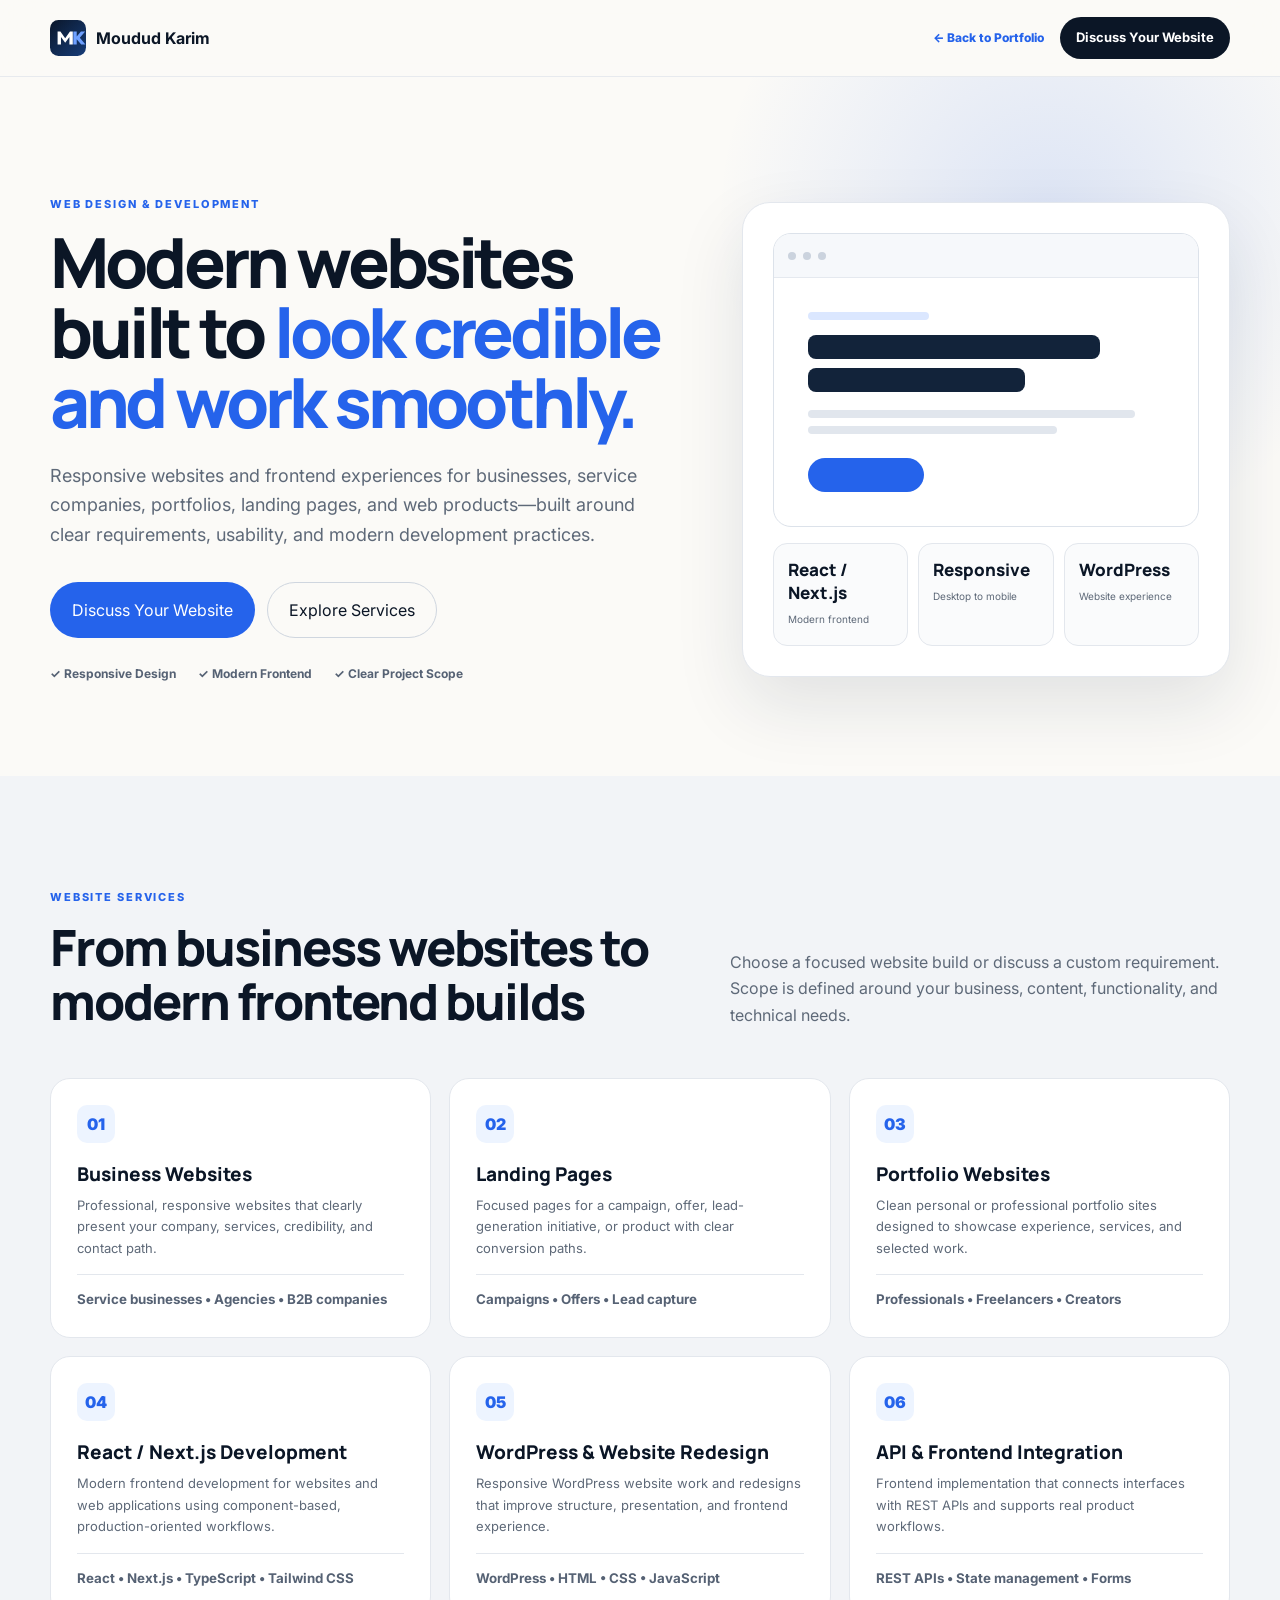
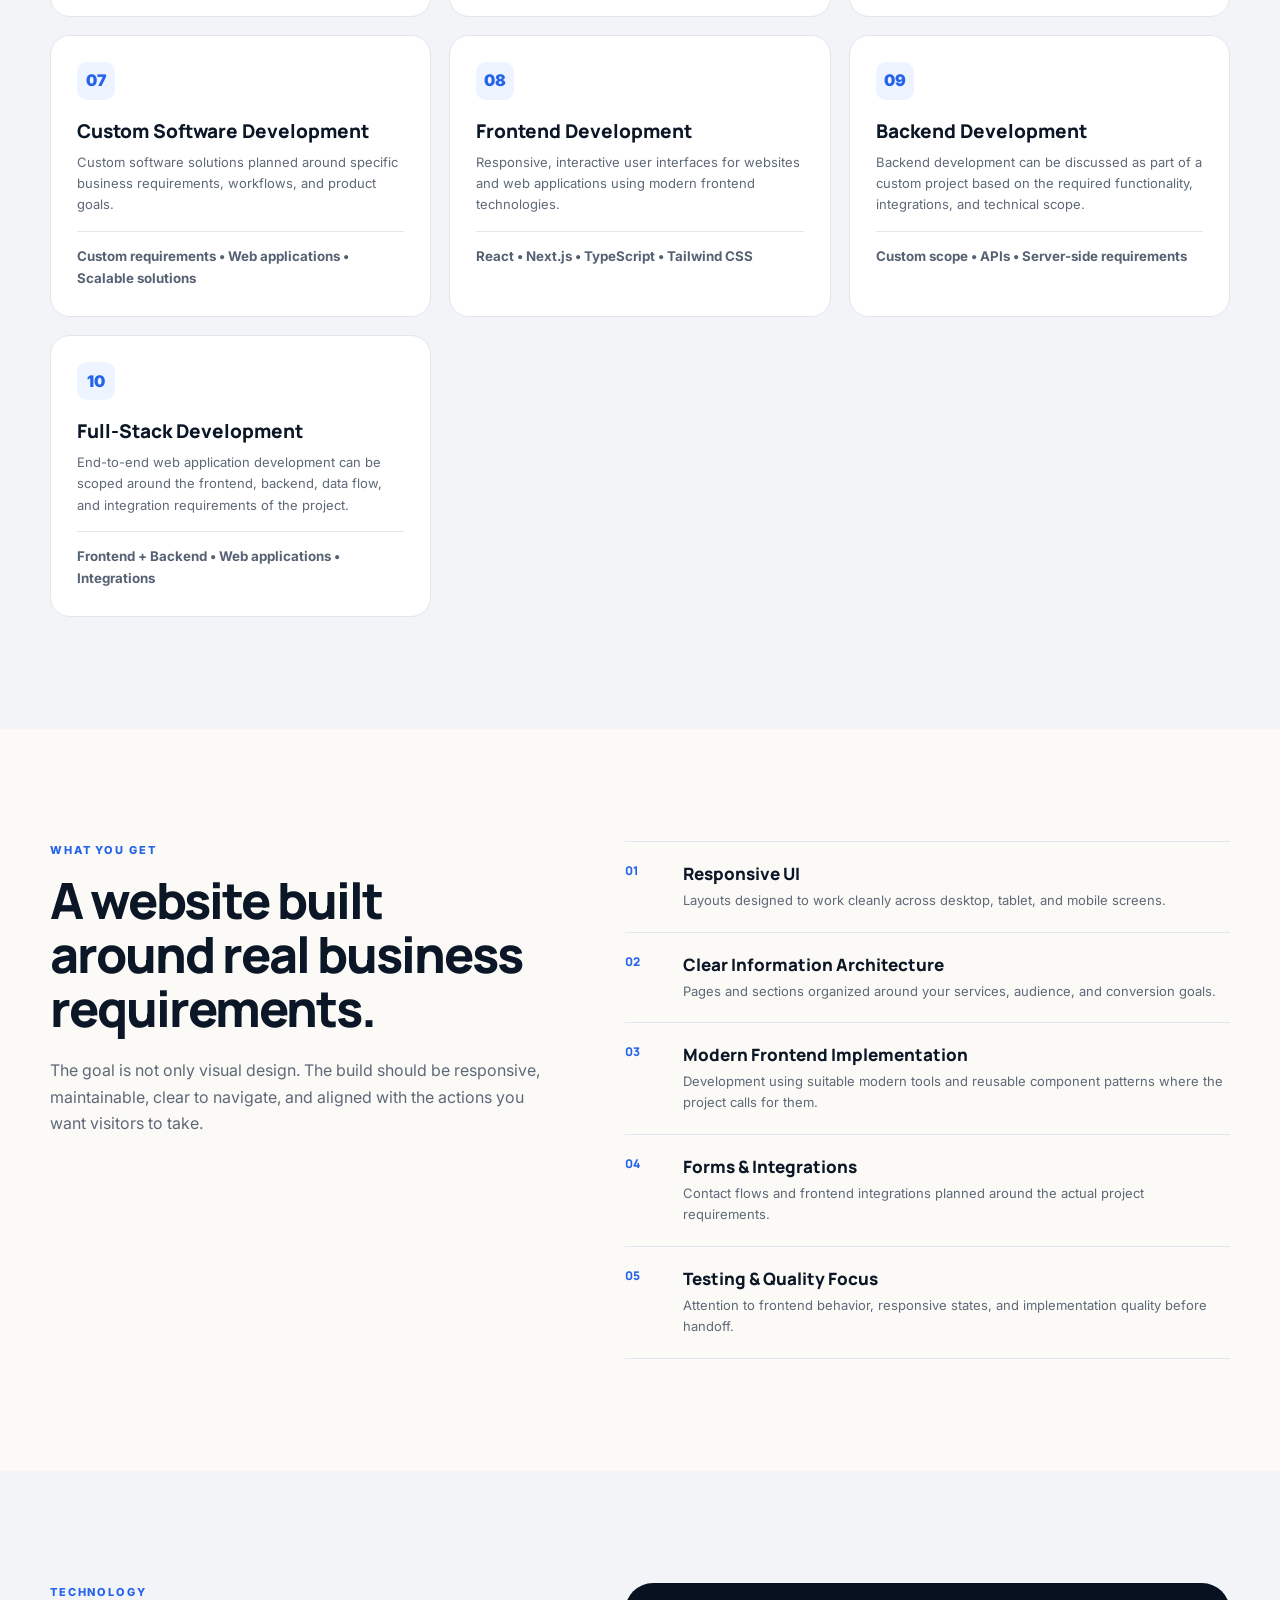
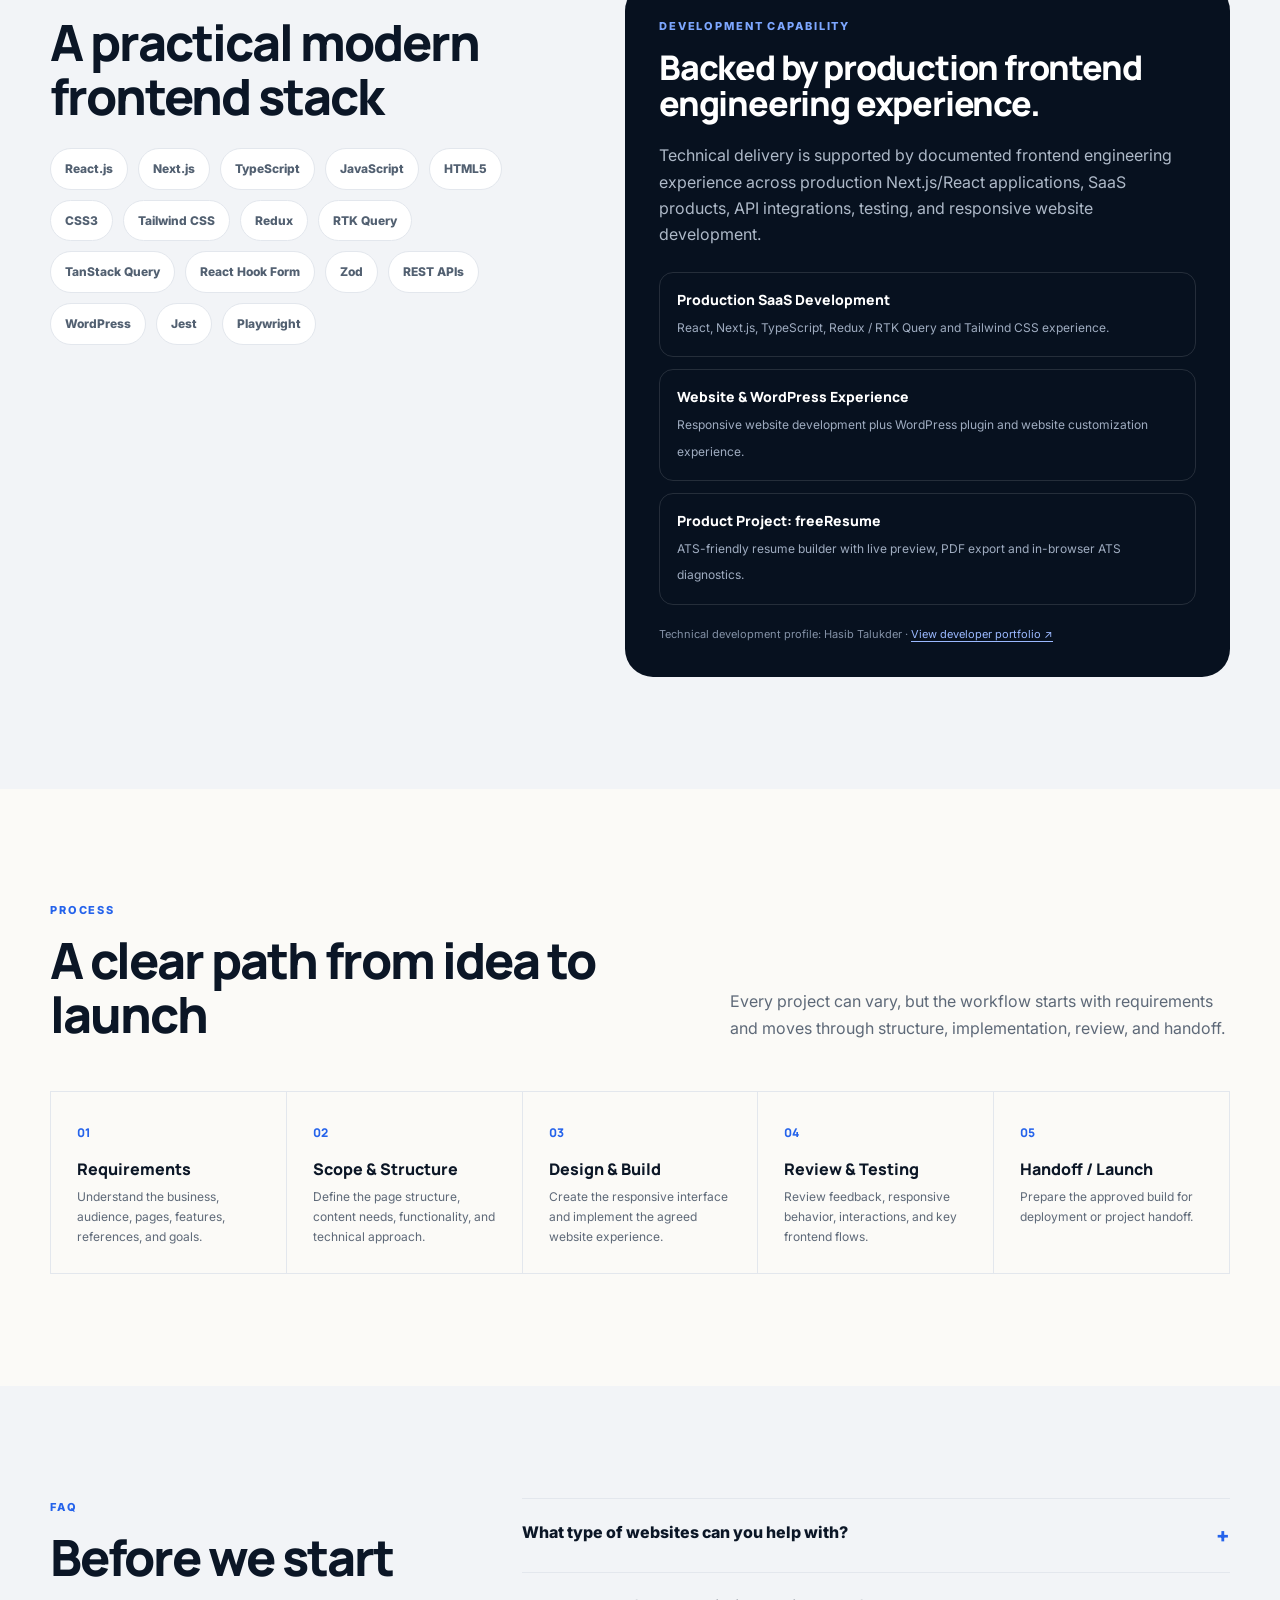
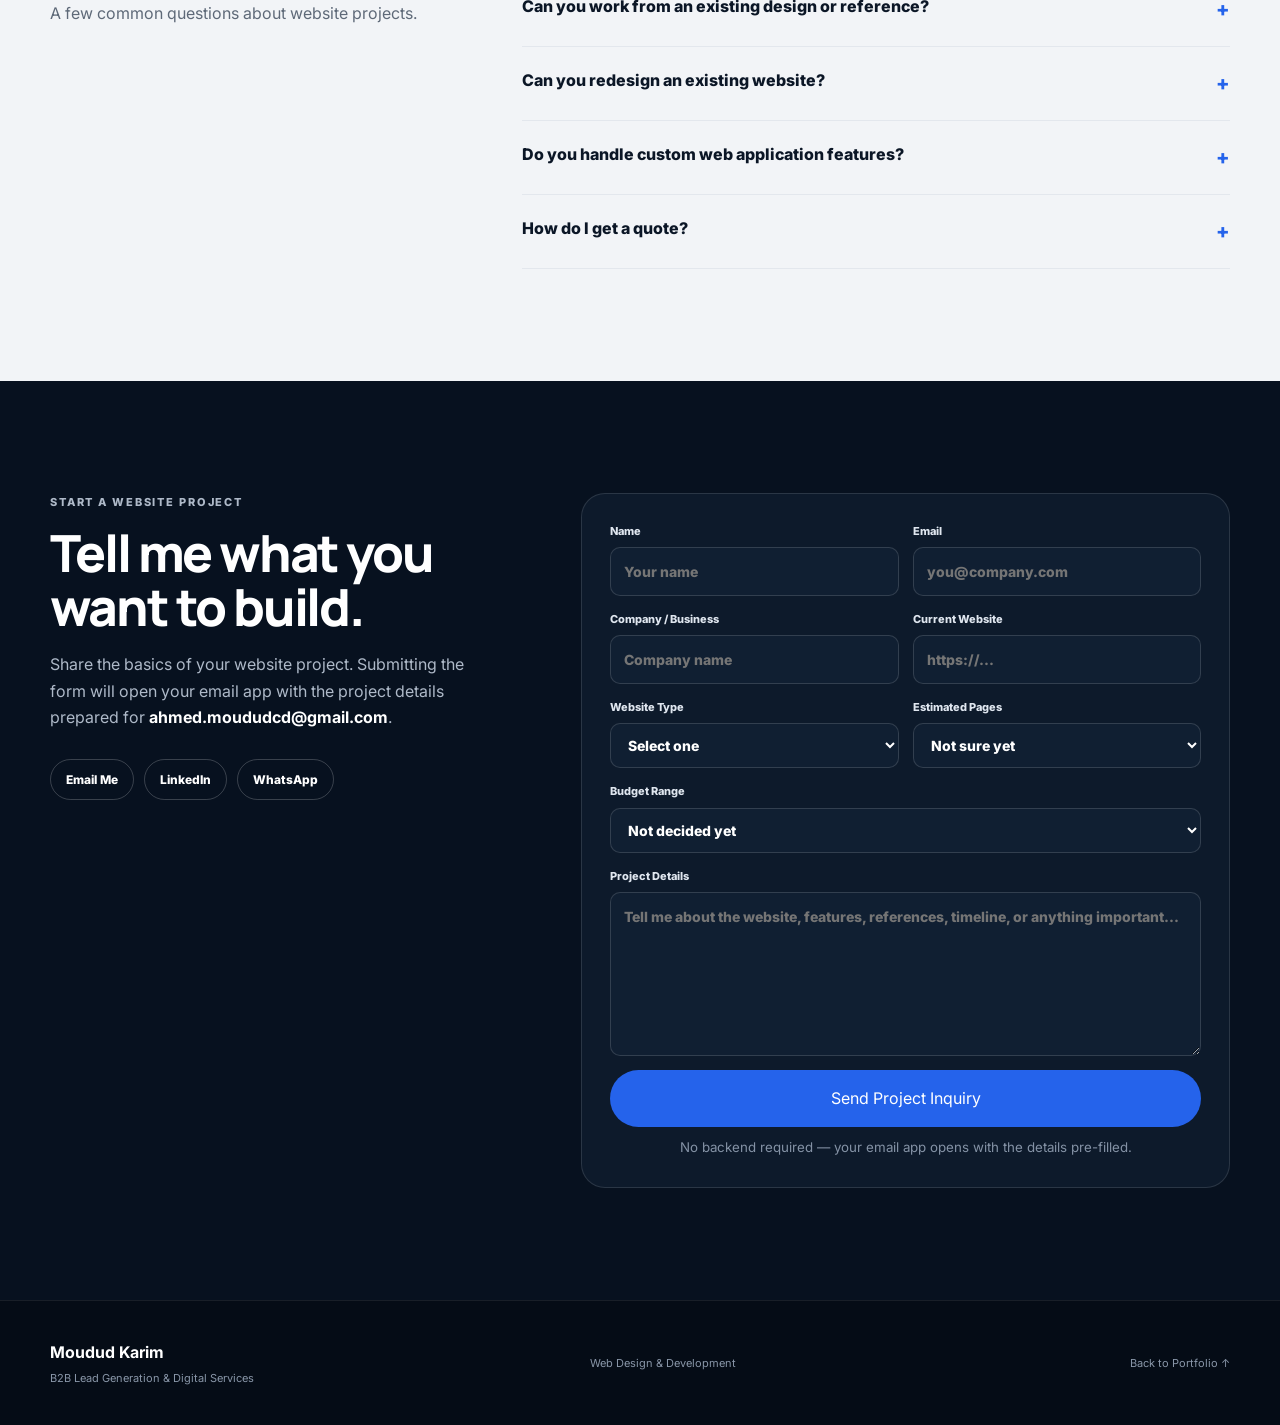
==== commit c70e2560: "Add files via upload" ====
--- a/web-design-development.html
+++ b/web-design-development.html
@@ -21,6 +21,10 @@
 <article class="web-service"><span>04</span><h3>React / Next.js Development</h3><p>Modern frontend development for websites and web applications using component-based, production-oriented workflows.</p><small>React • Next.js • TypeScript • Tailwind CSS</small></article>
 <article class="web-service"><span>05</span><h3>WordPress & Website Redesign</h3><p>Responsive WordPress website work and redesigns that improve structure, presentation, and frontend experience.</p><small>WordPress • HTML • CSS • JavaScript</small></article>
 <article class="web-service"><span>06</span><h3>API & Frontend Integration</h3><p>Frontend implementation that connects interfaces with REST APIs and supports real product workflows.</p><small>REST APIs • State management • Forms</small></article>
+<article class="web-service"><span>07</span><h3>Custom Software Development</h3><p>Custom software solutions planned around specific business requirements, workflows, and product goals.</p><small>Custom requirements • Web applications • Scalable solutions</small></article>
+<article class="web-service"><span>08</span><h3>Frontend Development</h3><p>Responsive, interactive user interfaces for websites and web applications using modern frontend technologies.</p><small>React • Next.js • TypeScript • Tailwind CSS</small></article>
+<article class="web-service"><span>09</span><h3>Backend Development</h3><p>Backend development can be discussed as part of a custom project based on the required functionality, integrations, and technical scope.</p><small>Custom scope • APIs • Server-side requirements</small></article>
+<article class="web-service"><span>10</span><h3>Full-Stack Development</h3><p>End-to-end web application development can be scoped around the frontend, backend, data flow, and integration requirements of the project.</p><small>Frontend + Backend • Web applications • Integrations</small></article>
 </div></div></section>
 <section class="section"><div class="container web-split"><div><p class="eyebrow">WHAT YOU GET</p><h2 style="font:800 clamp(32px,4vw,50px)/1.08 Manrope;margin:0;letter-spacing:-.04em">A website built around real business requirements.</h2><p class="body-copy" style="font-size:16px;margin-top:22px">The goal is not only visual design. The build should be responsive, maintainable, clear to navigate, and aligned with the actions you want visitors to take.</p></div><div class="feature-list"><div class="feature-item"><span>01</span><div><h3>Responsive UI</h3><p>Layouts designed to work cleanly across desktop, tablet, and mobile screens.</p></div></div><div class="feature-item"><span>02</span><div><h3>Clear Information Architecture</h3><p>Pages and sections organized around your services, audience, and conversion goals.</p></div></div><div class="feature-item"><span>03</span><div><h3>Modern Frontend Implementation</h3><p>Development using suitable modern tools and reusable component patterns where the project calls for them.</p></div></div><div class="feature-item"><span>04</span><div><h3>Forms & Integrations</h3><p>Contact flows and frontend integrations planned around the actual project requirements.</p></div></div><div class="feature-item"><span>05</span><div><h3>Testing & Quality Focus</h3><p>Attention to frontend behavior, responsive states, and implementation quality before handoff.</p></div></div></div></div></section>
 <section class="section soft"><div class="container web-split"><div><p class="eyebrow">TECHNOLOGY</p><h2 style="font:800 clamp(32px,4vw,50px)/1.08 Manrope;margin:0 0 25px;letter-spacing:-.04em">A practical modern frontend stack</h2><div class="stack-grid"><span>React.js</span><span>Next.js</span><span>TypeScript</span><span>JavaScript</span><span>HTML5</span><span>CSS3</span><span>Tailwind CSS</span><span>Redux</span><span>RTK Query</span><span>TanStack Query</span><span>React Hook Form</span><span>Zod</span><span>REST APIs</span><span>WordPress</span><span>Jest</span><span>Playwright</span></div></div><div class="proof-panel"><p class="eyebrow">DEVELOPMENT CAPABILITY</p><h2>Backed by production frontend engineering experience.</h2><p>Technical delivery is supported by documented frontend engineering experience across production Next.js/React applications, SaaS products, API integrations, testing, and responsive website development.</p><div class="proof-points"><div class="proof-point"><strong>Production SaaS Development</strong><span>React, Next.js, TypeScript, Redux / RTK Query and Tailwind CSS experience.</span></div><div class="proof-point"><strong>Website & WordPress Experience</strong><span>Responsive website development plus WordPress plugin and website customization experience.</span></div><div class="proof-point"><strong>Product Project: freeResume</strong><span>ATS-friendly resume builder with live preview, PDF export and in-browser ATS diagnostics.</span></div></div><div class="proof-credit">Technical development profile: Hasib Talukder · <a href="https://hasibmuhammad.vercel.app/" target="_blank" rel="noopener">View developer portfolio ↗</a></div></div></div></section>
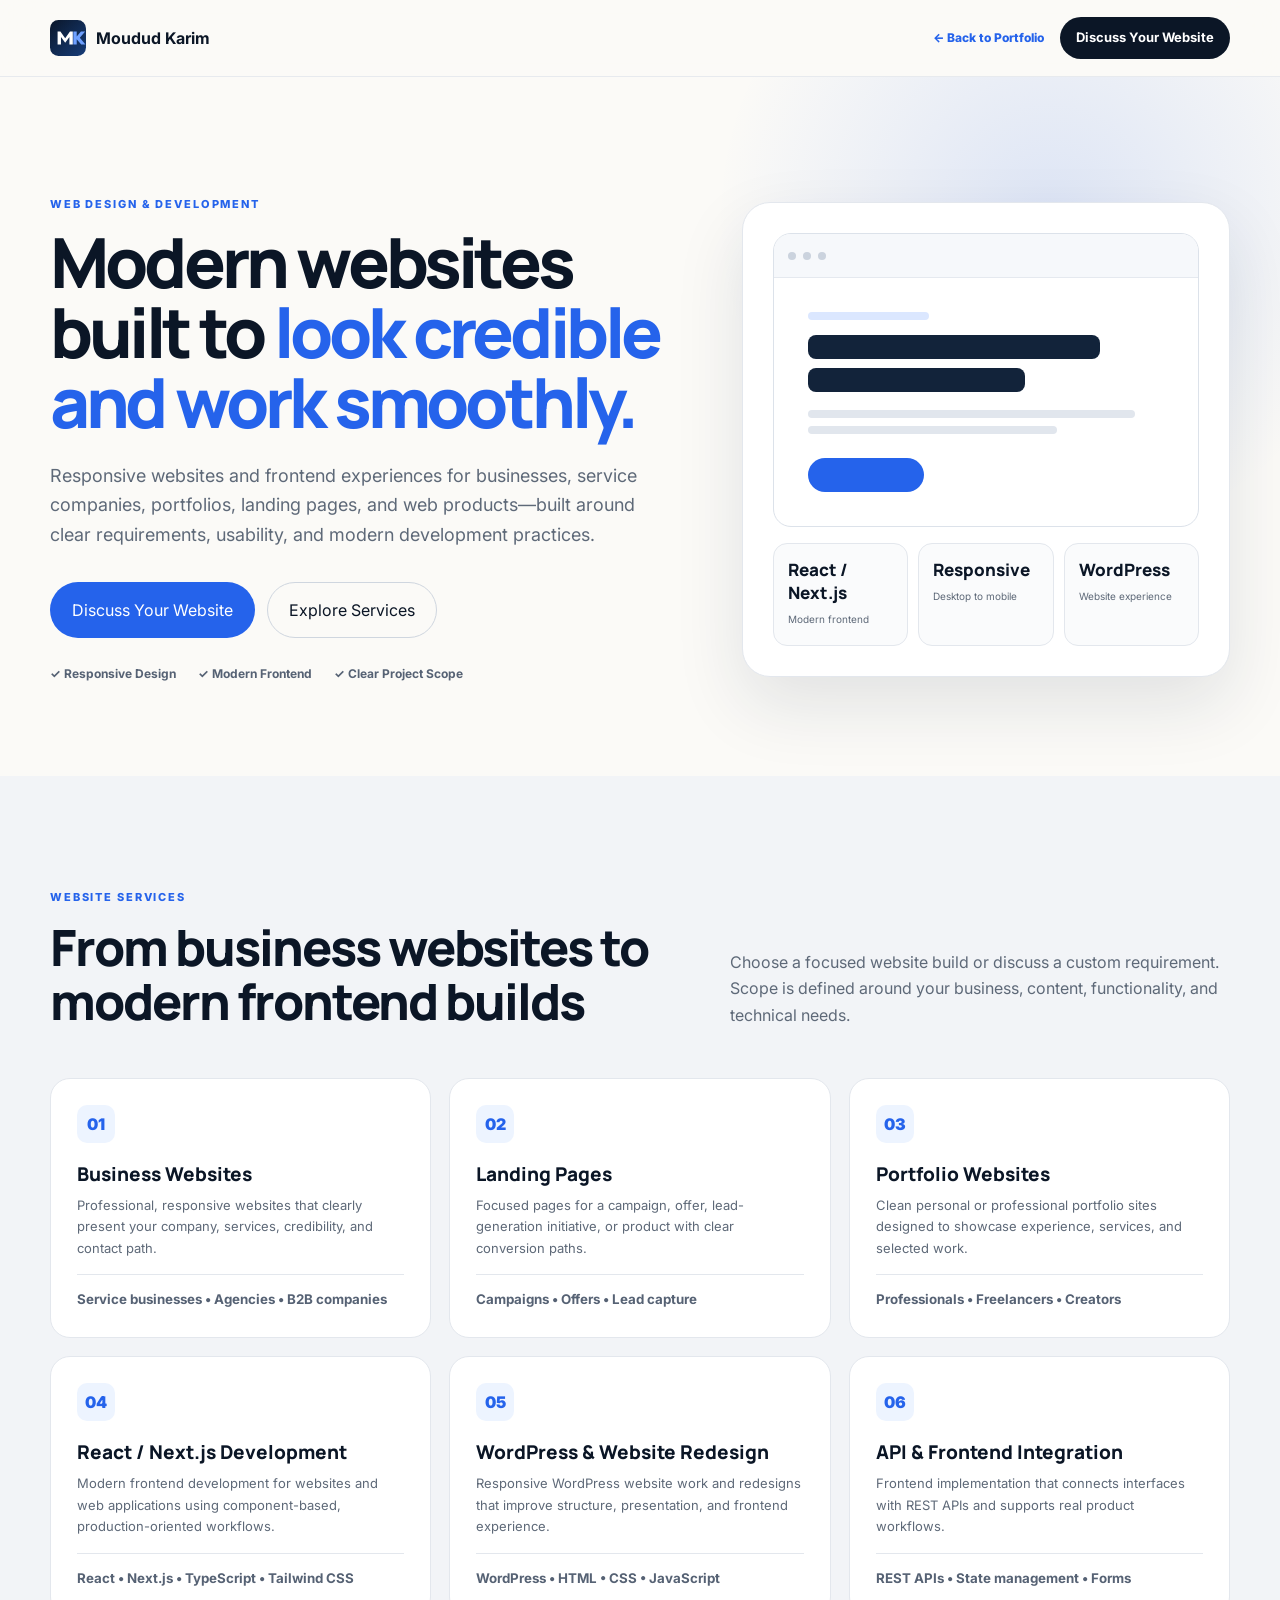
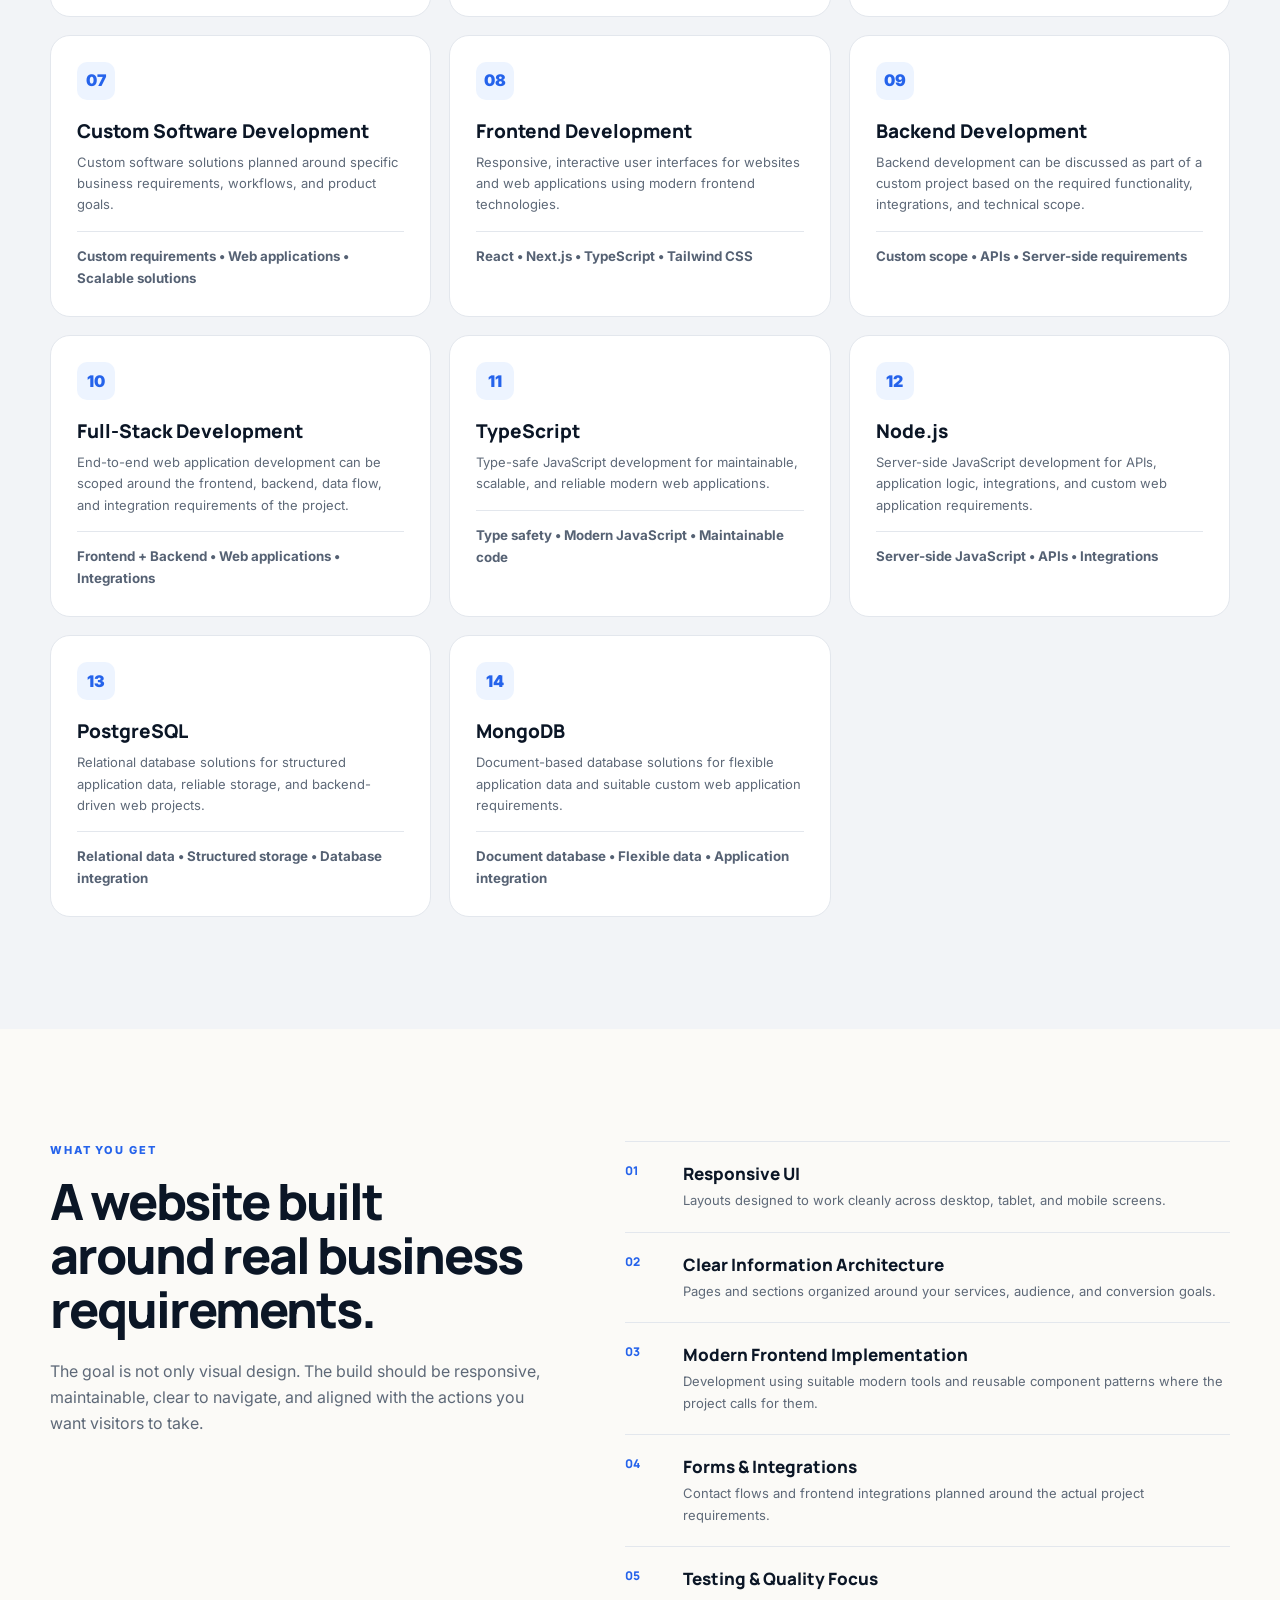
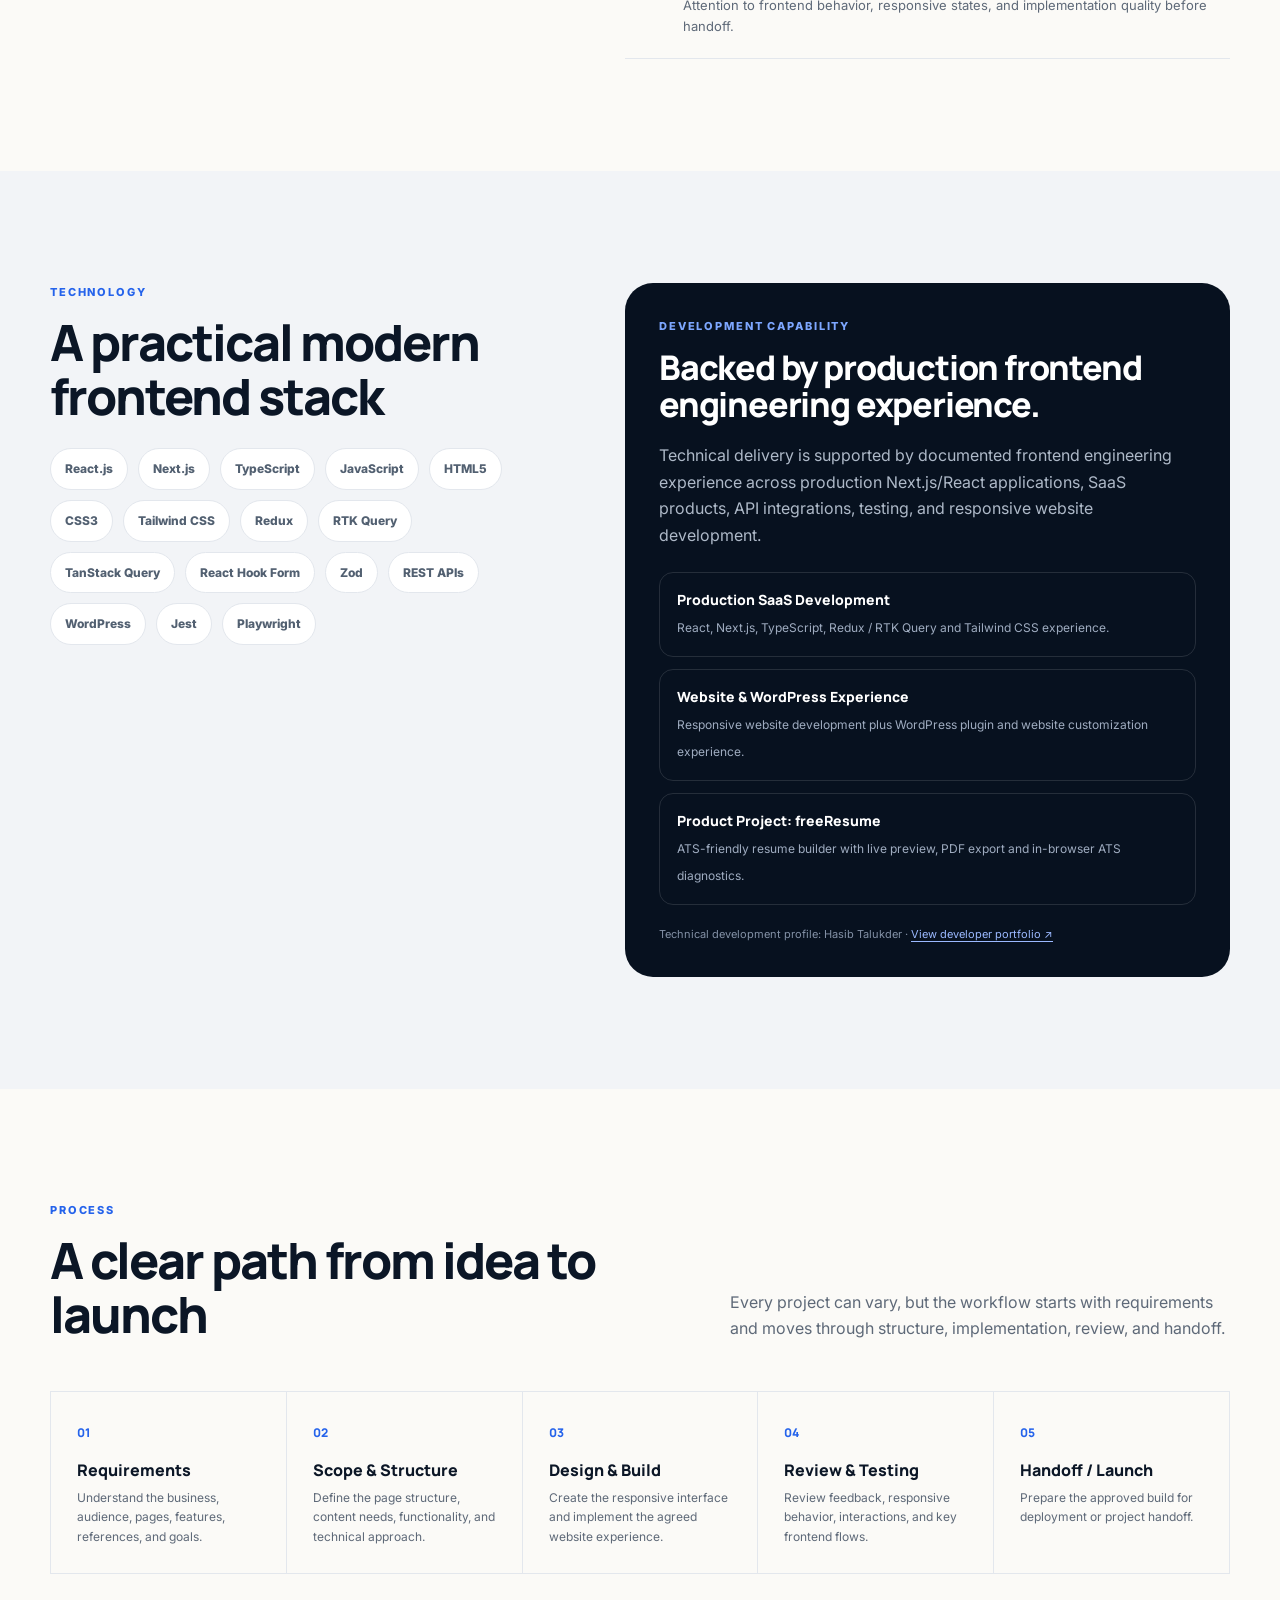
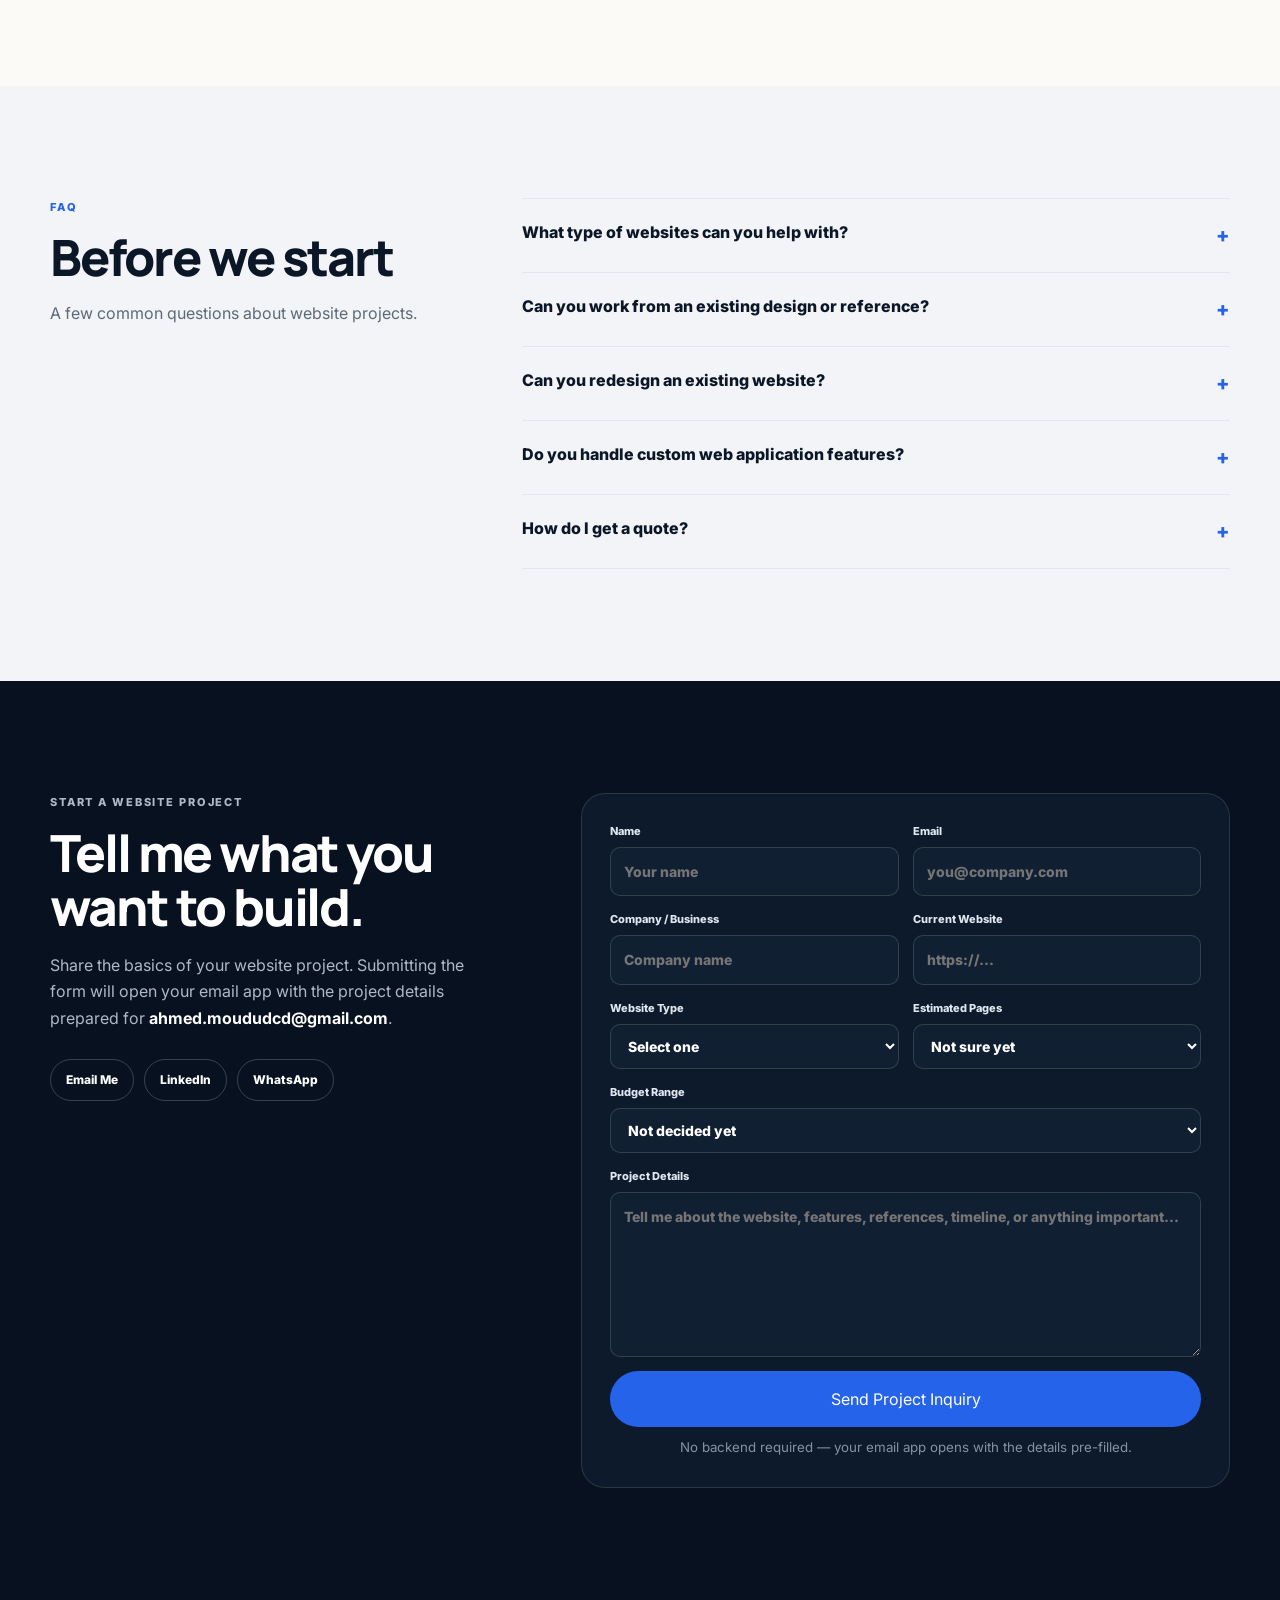
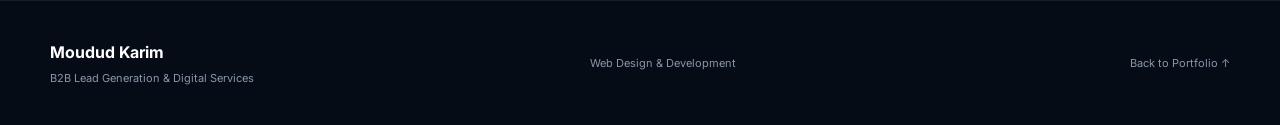
==== commit 43dda21f: "Add files via upload" ====
--- a/web-design-development.html
+++ b/web-design-development.html
@@ -24,7 +24,7 @@
 <article class="web-service"><span>07</span><h3>Custom Software Development</h3><p>Custom software solutions planned around specific business requirements, workflows, and product goals.</p><small>Custom requirements • Web applications • Scalable solutions</small></article>
 <article class="web-service"><span>08</span><h3>Frontend Development</h3><p>Responsive, interactive user interfaces for websites and web applications using modern frontend technologies.</p><small>React • Next.js • TypeScript • Tailwind CSS</small></article>
 <article class="web-service"><span>09</span><h3>Backend Development</h3><p>Backend development can be discussed as part of a custom project based on the required functionality, integrations, and technical scope.</p><small>Custom scope • APIs • Server-side requirements</small></article>
-<article class="web-service"><span>10</span><h3>Full-Stack Development</h3><p>End-to-end web application development can be scoped around the frontend, backend, data flow, and integration requirements of the project.</p><small>Frontend + Backend • Web applications • Integrations</small></article>
+<article class="web-service"><span>10</span><h3>Full-Stack Development</h3><p>End-to-end web application development can be scoped around the frontend, backend, data flow, and integration requirements of the project.</p><small>Frontend + Backend • Web applications • Integrations</small></article><article class="web-service"><span>11</span><h3>TypeScript</h3><p>Type-safe JavaScript development for maintainable, scalable, and reliable modern web applications.</p><small>Type safety • Modern JavaScript • Maintainable code</small></article><article class="web-service"><span>12</span><h3>Node.js</h3><p>Server-side JavaScript development for APIs, application logic, integrations, and custom web application requirements.</p><small>Server-side JavaScript • APIs • Integrations</small></article><article class="web-service"><span>13</span><h3>PostgreSQL</h3><p>Relational database solutions for structured application data, reliable storage, and backend-driven web projects.</p><small>Relational data • Structured storage • Database integration</small></article><article class="web-service"><span>14</span><h3>MongoDB</h3><p>Document-based database solutions for flexible application data and suitable custom web application requirements.</p><small>Document database • Flexible data • Application integration</small></article>
 </div></div></section>
 <section class="section"><div class="container web-split"><div><p class="eyebrow">WHAT YOU GET</p><h2 style="font:800 clamp(32px,4vw,50px)/1.08 Manrope;margin:0;letter-spacing:-.04em">A website built around real business requirements.</h2><p class="body-copy" style="font-size:16px;margin-top:22px">The goal is not only visual design. The build should be responsive, maintainable, clear to navigate, and aligned with the actions you want visitors to take.</p></div><div class="feature-list"><div class="feature-item"><span>01</span><div><h3>Responsive UI</h3><p>Layouts designed to work cleanly across desktop, tablet, and mobile screens.</p></div></div><div class="feature-item"><span>02</span><div><h3>Clear Information Architecture</h3><p>Pages and sections organized around your services, audience, and conversion goals.</p></div></div><div class="feature-item"><span>03</span><div><h3>Modern Frontend Implementation</h3><p>Development using suitable modern tools and reusable component patterns where the project calls for them.</p></div></div><div class="feature-item"><span>04</span><div><h3>Forms & Integrations</h3><p>Contact flows and frontend integrations planned around the actual project requirements.</p></div></div><div class="feature-item"><span>05</span><div><h3>Testing & Quality Focus</h3><p>Attention to frontend behavior, responsive states, and implementation quality before handoff.</p></div></div></div></div></section>
 <section class="section soft"><div class="container web-split"><div><p class="eyebrow">TECHNOLOGY</p><h2 style="font:800 clamp(32px,4vw,50px)/1.08 Manrope;margin:0 0 25px;letter-spacing:-.04em">A practical modern frontend stack</h2><div class="stack-grid"><span>React.js</span><span>Next.js</span><span>TypeScript</span><span>JavaScript</span><span>HTML5</span><span>CSS3</span><span>Tailwind CSS</span><span>Redux</span><span>RTK Query</span><span>TanStack Query</span><span>React Hook Form</span><span>Zod</span><span>REST APIs</span><span>WordPress</span><span>Jest</span><span>Playwright</span></div></div><div class="proof-panel"><p class="eyebrow">DEVELOPMENT CAPABILITY</p><h2>Backed by production frontend engineering experience.</h2><p>Technical delivery is supported by documented frontend engineering experience across production Next.js/React applications, SaaS products, API integrations, testing, and responsive website development.</p><div class="proof-points"><div class="proof-point"><strong>Production SaaS Development</strong><span>React, Next.js, TypeScript, Redux / RTK Query and Tailwind CSS experience.</span></div><div class="proof-point"><strong>Website & WordPress Experience</strong><span>Responsive website development plus WordPress plugin and website customization experience.</span></div><div class="proof-point"><strong>Product Project: freeResume</strong><span>ATS-friendly resume builder with live preview, PDF export and in-browser ATS diagnostics.</span></div></div><div class="proof-credit">Technical development profile: Hasib Talukder · <a href="https://hasibmuhammad.vercel.app/" target="_blank" rel="noopener">View developer portfolio ↗</a></div></div></div></section>
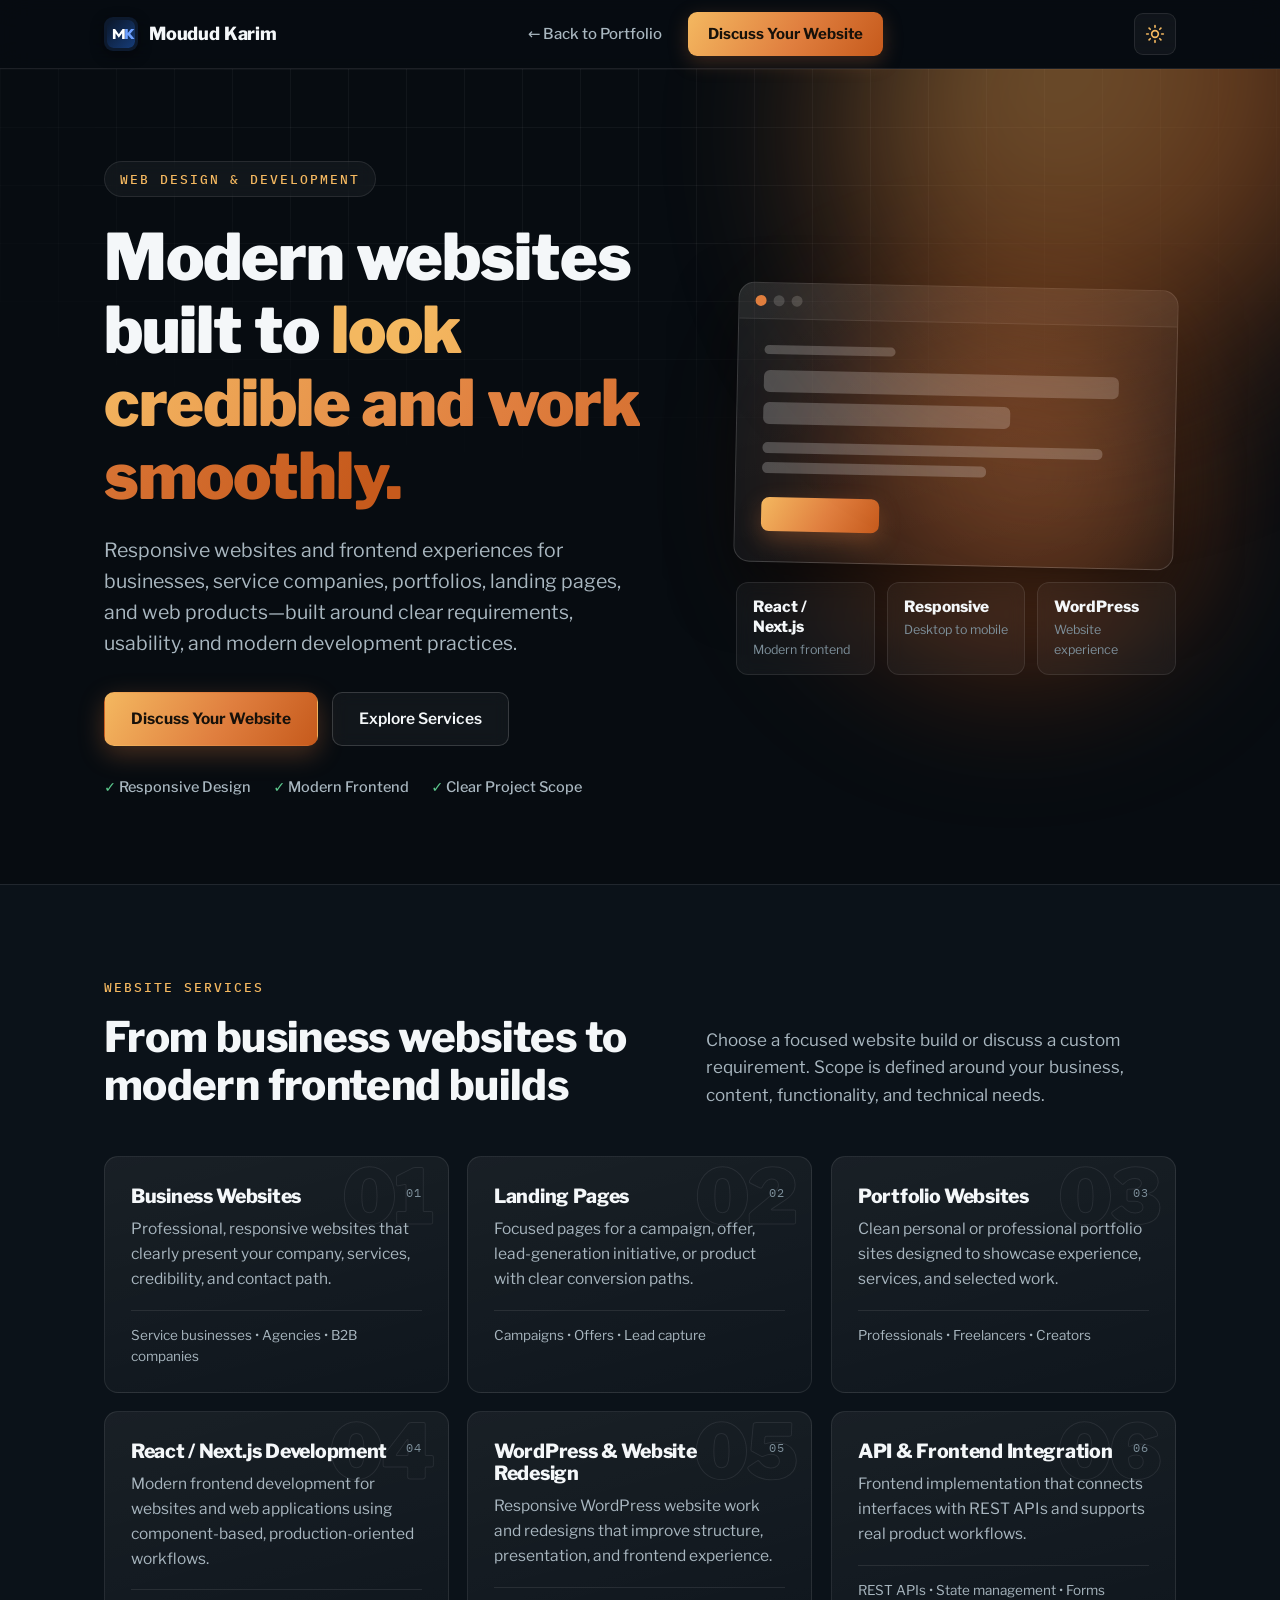
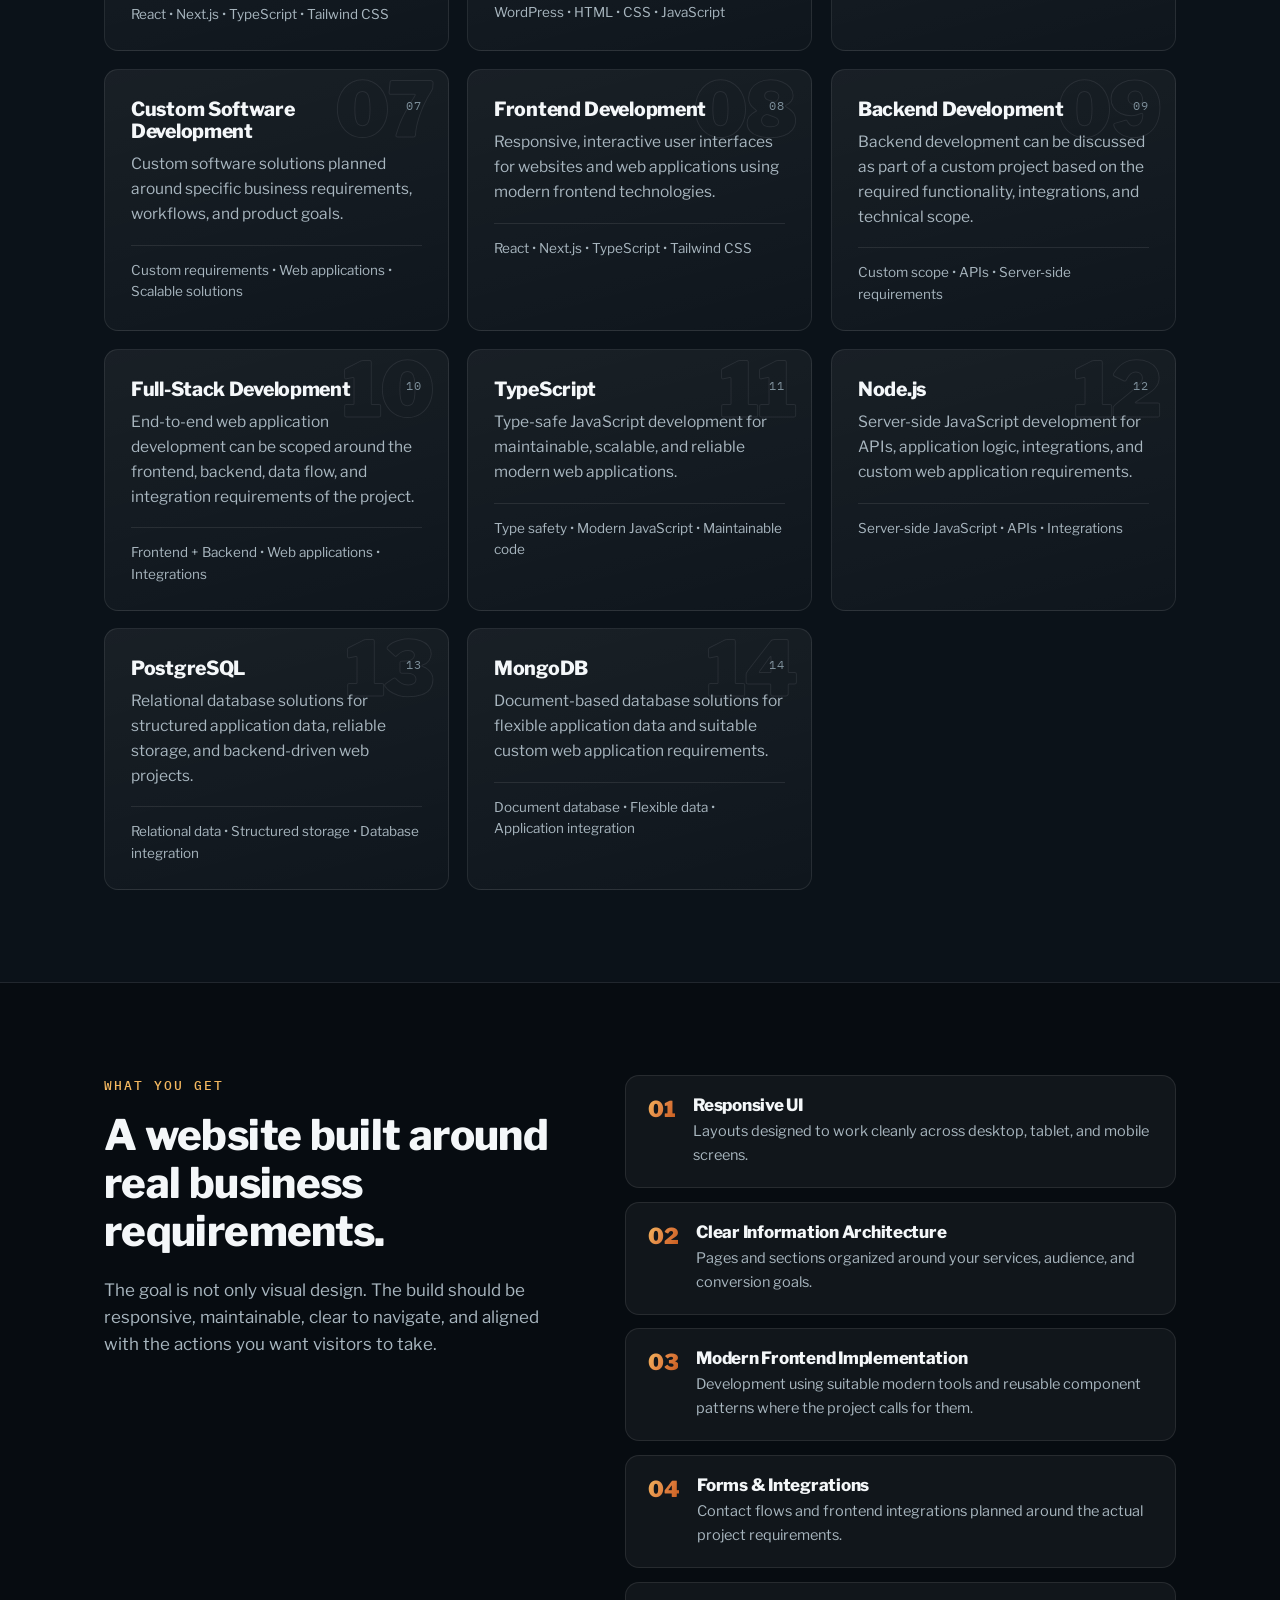
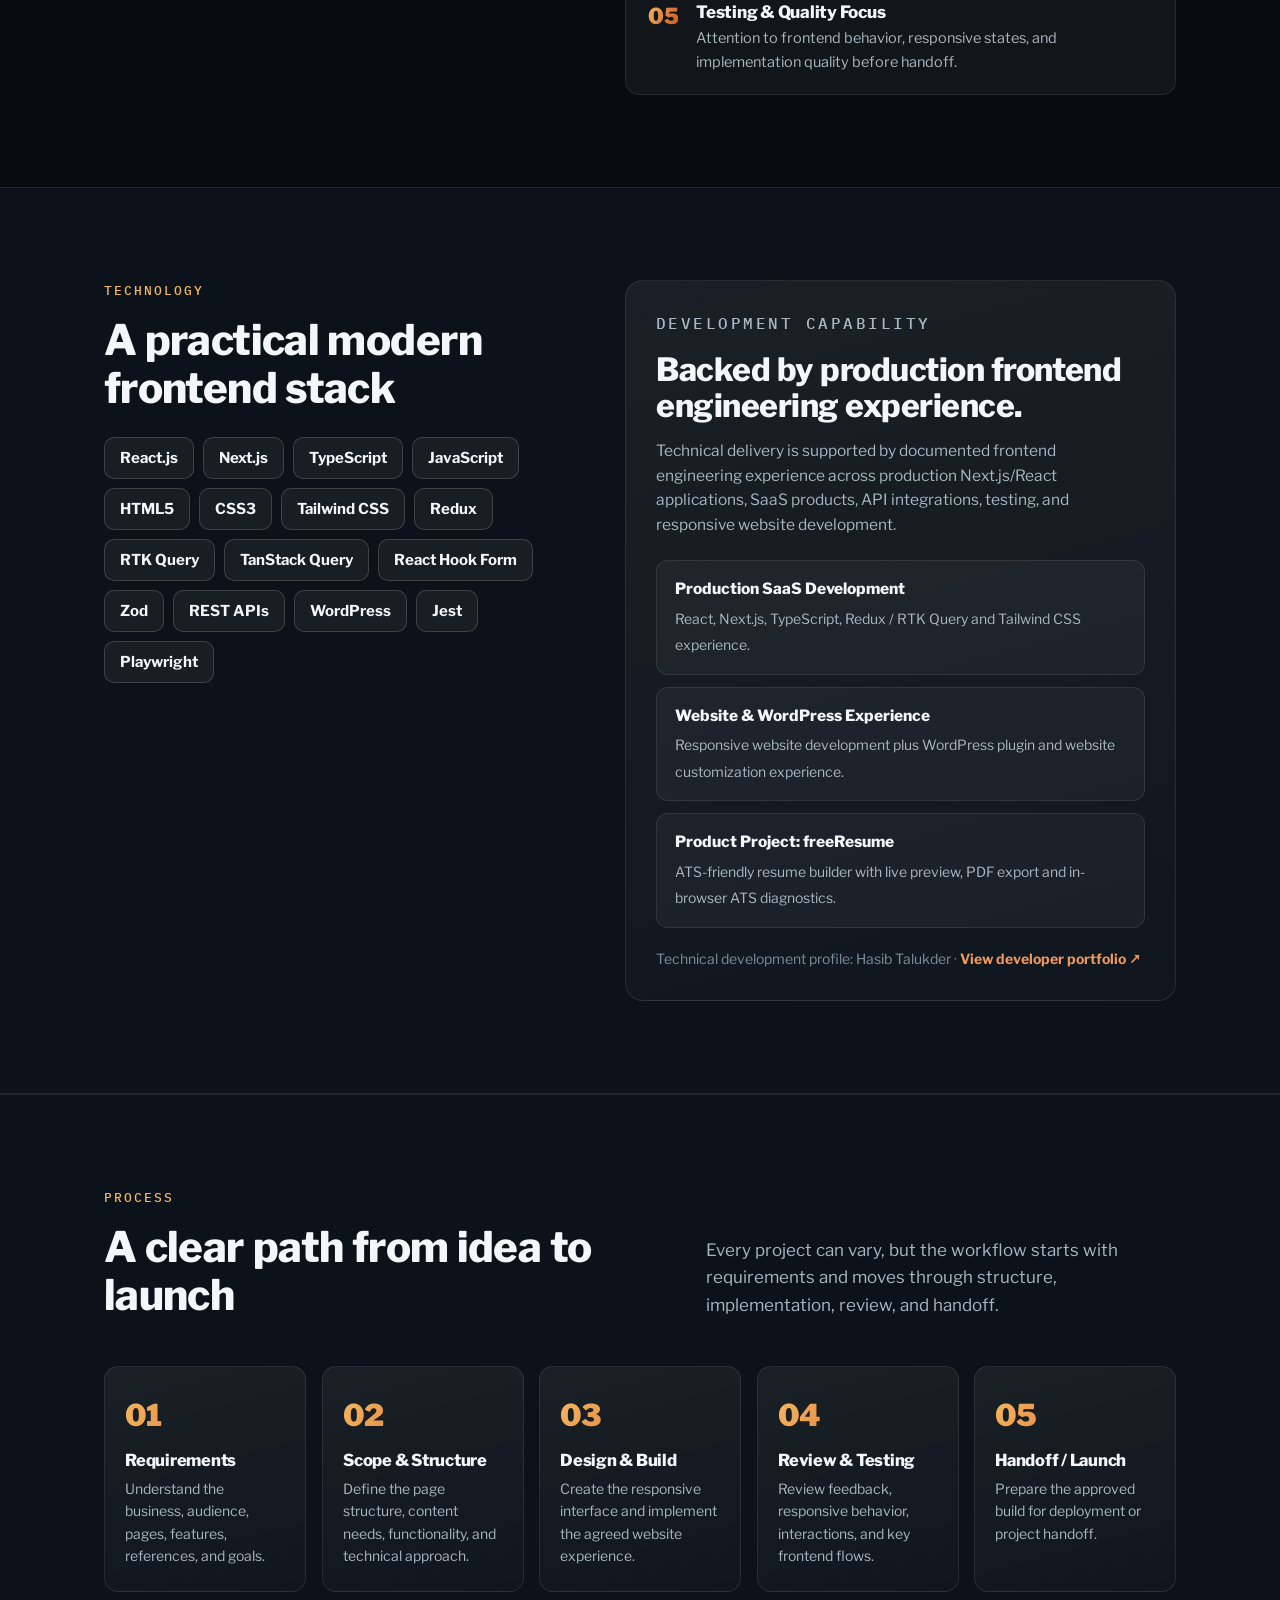
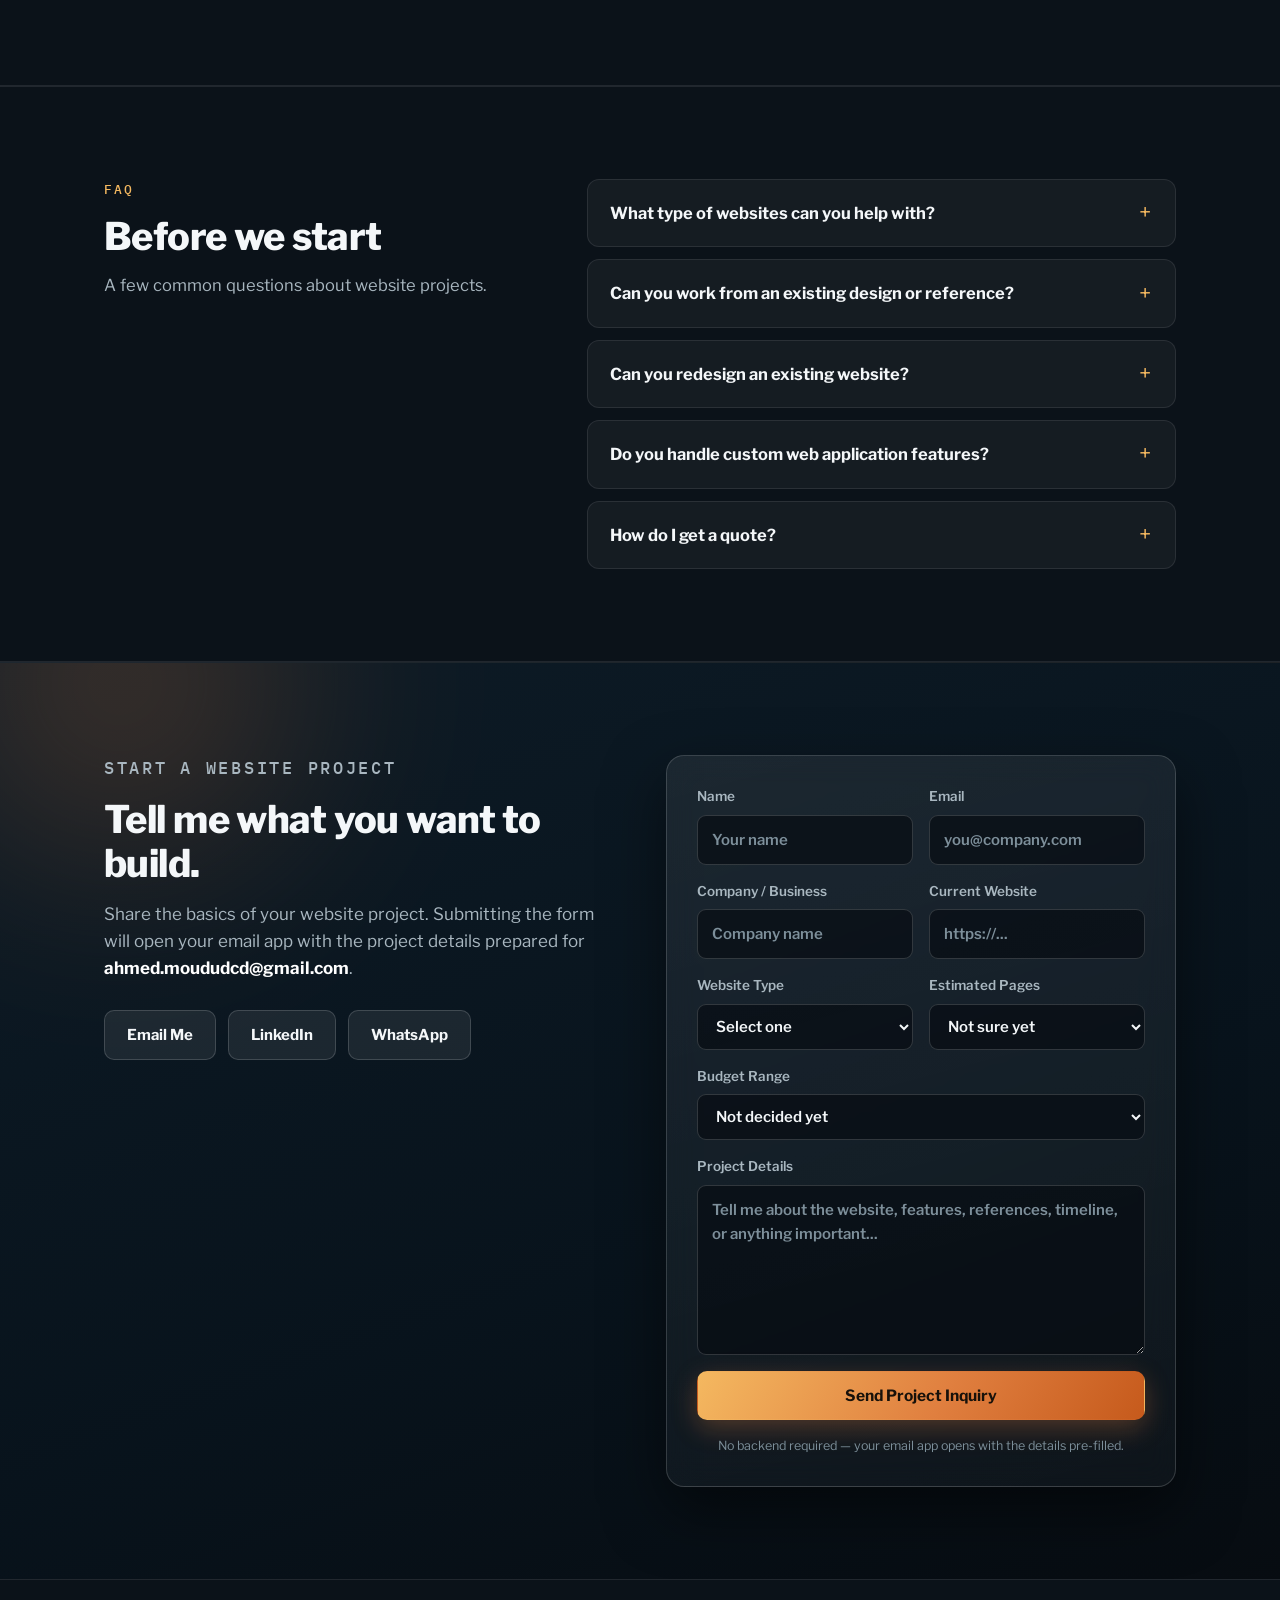
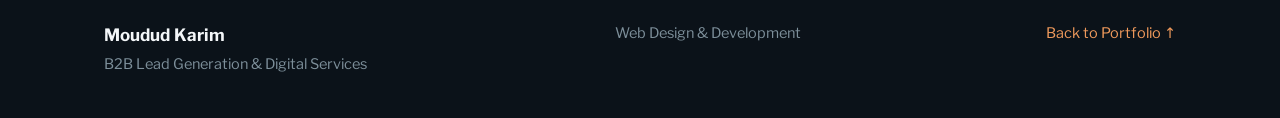
==== commit a32474ea: "Add files via upload" ====
--- a/web-design-development.html
+++ b/web-design-development.html
@@ -3,37 +3,665 @@
 <head>
   <meta charset="utf-8" />
   <meta name="viewport" content="width=device-width,initial-scale=1" />
-  <title>Web Design & Development | Moudud Karim</title>
+  <meta name="color-scheme" content="dark light" />
+  <script>
+    // Apply the visitor's saved theme before first paint (best-effort: private/incognito windows may not persist it). Default theme is dark.
+    (function(){try{var t=localStorage.getItem('mk-theme');if(t==='light'||t==='dark')document.documentElement.setAttribute('data-theme',t);}catch(e){}})();
+  </script>
+  <title>Web Design &amp; Development | Moudud Karim</title>
   <meta name="description" content="Modern responsive business websites, landing pages, portfolio websites, WordPress, React and Next.js frontend development." />
-  <link rel="icon" href="assets/favicon.svg" type="image/svg+xml" />
-  <link rel="preconnect" href="https://fonts.googleapis.com"><link rel="preconnect" href="https://fonts.gstatic.com" crossorigin>
-  <link href="https://fonts.googleapis.com/css2?family=Inter:wght@400;500;600;700;800&family=Manrope:wght@700;800&display=swap" rel="stylesheet">
-  <link rel="stylesheet" href="style.css?v=web1" />
+  <link rel="icon" href="[data-uri]" type="image/svg+xml" />
+  <link rel="preconnect" href="https://fonts.googleapis.com">
+  <link rel="preconnect" href="https://fonts.gstatic.com" crossorigin>
+  <link href="https://fonts.googleapis.com/css2?family=Libre+Franklin:wght@400;500;600;700;800;900&family=IBM+Plex+Mono:wght@400;500&display=swap" rel="stylesheet">
+<style>
+  :root{
+    color-scheme:dark;
+    --bg:#070c11;
+    --bg-2:#0b1219;
+    --surface:#0e1620;
+    --glass:rgba(255,255,255,.045);
+    --glass-strong:rgba(255,255,255,.075);
+    --ink:#f4f7f9;
+    --ink-soft:#a9b7c0;
+    --ink-faint:#7d8f9a;
+    --line:rgba(255,255,255,.09);
+    --line-strong:rgba(255,255,255,.16);
+    --accent:#e07f3f;        /* burnt copper — industrial, warm */
+    --accent-2:#f4b860;      /* amber highlight */
+    --accent-deep:#c65a1c;
+    --accent-strong:#f09a5c;
+    --accent-soft:rgba(224,127,63,.13);
+    --grad:linear-gradient(120deg,var(--accent-2) 0%,var(--accent) 55%,var(--accent-deep) 100%);
+    --ok:#5cc98d;
+    --radius:14px;
+    --shadow:0 24px 60px rgba(0,0,0,.5);
+    --glow:0 12px 34px rgba(224,127,63,.28);
+  }
+  /* ---------- Light theme (dark stays the default) ---------- */
+  :root[data-theme="light"]{
+    color-scheme:light;
+    --bg:#f7f4f0;
+    --bg-2:#efe9e1;
+    --surface:#ffffff;
+    --glass:rgba(24,20,16,.045);
+    --glass-strong:rgba(24,20,16,.08);
+    --ink:#181410;
+    --ink-soft:#4d5a63;
+    --ink-faint:#71808a;
+    --line:rgba(24,20,16,.11);
+    --line-strong:rgba(24,20,16,.2);
+    --accent:#cf6f24;
+    --accent-2:#b25a10;
+    --accent-deep:#a34a12;
+    --accent-strong:#b4531a;
+    --accent-soft:rgba(198,90,28,.12);
+    --grad:linear-gradient(120deg,#e89b3c 0%,#d96f1e 55%,#b4531a 100%);
+    --ok:#1f8a4e;
+    --shadow:0 24px 60px rgba(60,35,10,.18);
+    --glow:0 12px 34px rgba(224,127,63,.3);
+  }
+  :root[data-theme="light"] .site-header{background:rgba(250,248,245,.78)}
+  :root[data-theme="light"] .site-header.scrolled{background:rgba(250,248,245,.94);box-shadow:0 14px 40px rgba(60,35,10,.14)}
+  :root[data-theme="light"] .hero::before{
+    background-image:
+      linear-gradient(rgba(24,20,16,.05) 1px,transparent 1px),
+      linear-gradient(90deg,rgba(24,20,16,.05) 1px,transparent 1px);
+  }
+  :root[data-theme="light"] .hero::after{opacity:.26}
+  :root[data-theme="light"] .card,
+  :root[data-theme="light"] .process-step{background:linear-gradient(165deg,rgba(255,255,255,.85),rgba(255,255,255,.45))}
+  :root[data-theme="light"] .card:hover{box-shadow:0 22px 44px rgba(60,35,10,.16)}
+  :root[data-theme="light"] .card .ghost-num{-webkit-text-stroke:1px rgba(24,20,16,.12)}
+  :root[data-theme="light"] .tool-row span{background:rgba(24,20,16,.04)}
+  :root[data-theme="light"] .btn.secondary:hover{color:var(--ink)}
+  :root[data-theme="light"] .browser-mock{background:linear-gradient(165deg,rgba(255,255,255,.9),rgba(255,255,255,.55));box-shadow:0 22px 44px rgba(60,35,10,.16)}
+  :root[data-theme="light"] .mock-kicker,
+  :root[data-theme="light"] .mock-title,
+  :root[data-theme="light"] .mock-copy{background:rgba(24,20,16,.14)}
+  /* The contact band stays a deep dark panel in both themes; restore its dark tokens locally. */
+  :root[data-theme="light"] .dark-contact{
+    --ink:#f4f7f9;--ink-soft:#a9b7c0;--ink-faint:#8fa3af;
+    --line:rgba(255,255,255,.1);--line-strong:rgba(255,255,255,.18);
+    --glass:rgba(255,255,255,.05);--glass-strong:rgba(255,255,255,.08);
+    --accent-2:#f4b860;--shadow:0 24px 60px rgba(0,0,0,.5);
+    color:#f4f7f9;
+  }
+  *{box-sizing:border-box}
+  html{scroll-behavior:smooth}
+  body{
+    margin:0;background:var(--bg);color:var(--ink);
+    font-family:"Libre Franklin",system-ui,-apple-system,"Segoe UI",sans-serif;
+    font-size:16.5px;line-height:1.6;-webkit-font-smoothing:antialiased;
+    overflow-x:hidden;
+    transition:background-color .35s ease,color .35s ease;
+  }
+  h1,h2,h3{line-height:1.14;margin:0;letter-spacing:-.015em}
+  p{margin:0}
+  a{color:var(--accent-strong)}
+  img{max-width:100%}
+  .container{max-width:1120px;margin:0 auto;padding:0 24px;position:relative}
+  ::selection{background:var(--accent);color:#14100b}
+  section{scroll-margin-top:92px}
+
+  /* ---------- Scroll reveal ---------- */
+  .reveal{
+    opacity:0;transform:translateY(28px);
+    transition:opacity .8s ease var(--rd,0s),transform .8s cubic-bezier(.16,.8,.26,1) var(--rd,0s);
+    will-change:opacity,transform;
+  }
+  .reveal.in{opacity:1;transform:none}
+  @media (prefers-reduced-motion:reduce){
+    .reveal{opacity:1;transform:none;transition:none}
+    html{scroll-behavior:auto}
+  }
+
+  /* ---------- Header / nav ---------- */
+  .site-header{
+    position:sticky;top:0;z-index:60;
+    background:rgba(7,12,17,.72);
+    backdrop-filter:blur(16px) saturate(1.4);-webkit-backdrop-filter:blur(16px) saturate(1.4);
+    border-bottom:1px solid var(--line);
+    transition:box-shadow .3s ease,background .3s ease;
+  }
+  .site-header.scrolled{background:rgba(7,12,17,.9);box-shadow:0 14px 40px rgba(0,0,0,.45)}
+  .nav-wrap{display:flex;align-items:center;justify-content:space-between;gap:16px;height:68px}
+  .brand{display:flex;align-items:center;gap:11px;font-weight:800;font-size:18px;color:var(--ink);text-decoration:none;letter-spacing:-.01em}
+  .brand-logo{width:34px;height:34px;flex:none;border-radius:9px;padding:3px;background:#0d1a2e;box-shadow:0 4px 14px rgba(0,0,0,.4)}
+  .nav{display:flex;gap:26px;align-items:center}
+  .nav a{
+    color:var(--ink-soft);text-decoration:none;font-size:15px;font-weight:500;position:relative;padding:4px 0;
+  }
+  .nav .back-link::after{
+    content:"";position:absolute;left:0;bottom:0;height:2px;width:0;border-radius:2px;
+    background:var(--grad);transition:width .3s ease;
+  }
+  .nav .back-link:hover{color:var(--ink)}
+  .nav .back-link:hover::after{width:100%}
+  .nav .nav-cta{
+    background:var(--grad);color:#17110a;padding:10px 20px;border-radius:9px;
+    font-weight:700;box-shadow:0 6px 20px rgba(224,127,63,.25);
+    transition:transform .25s ease,box-shadow .25s ease;
+  }
+  .nav .nav-cta:hover{transform:translateY(-1px);box-shadow:var(--glow);color:#17110a}
+  .header-actions{display:flex;align-items:center;gap:10px}
+  .theme-toggle{
+    display:inline-flex;align-items:center;justify-content:center;flex:none;
+    width:42px;height:42px;border-radius:9px;cursor:pointer;
+    background:var(--glass);border:1px solid var(--line);color:var(--accent-2);
+    transition:border-color .25s ease,transform .25s ease,color .25s ease;
+  }
+  .theme-toggle:hover{border-color:var(--accent);transform:translateY(-1px)}
+  .theme-toggle:focus-visible{outline:2px solid var(--accent-2);outline-offset:2px}
+  .theme-toggle svg{width:20px;height:20px}
+  .theme-toggle .icon-moon{display:none}
+  :root[data-theme="light"] .theme-toggle .icon-sun{display:none}
+  :root[data-theme="light"] .theme-toggle .icon-moon{display:block}
+
+  /* ---------- Shared section furniture ---------- */
+  .section{padding:92px 0}
+  .section.soft{background:var(--bg-2);border-top:1px solid var(--line);border-bottom:1px solid var(--line)}
+  .eyebrow{
+    font-family:"IBM Plex Mono",monospace;font-size:12.5px;letter-spacing:.16em;
+    text-transform:uppercase;color:var(--accent-2);margin-bottom:16px;font-weight:500;
+  }
+  .section-head{
+    display:grid;grid-template-columns:1.1fr .9fr;gap:28px;align-items:end;margin-bottom:48px;
+  }
+  .section-head h2,.two-col h2,.web-split h2{font-size:clamp(30px,3.6vw,42px);font-weight:800}
+  .section-head>p{color:var(--ink-soft);font-size:17px;max-width:32em;justify-self:end}
+  .muted{color:var(--ink-soft)}
+  .body-copy{color:var(--ink-soft);font-size:17px}
+
+  /* ---------- Hero ---------- */
+  .hero{position:relative;padding:92px 0 84px;overflow:hidden}
+  .hero::before{
+    content:"";position:absolute;inset:0;pointer-events:none;
+    background-image:
+      linear-gradient(rgba(255,255,255,.045) 1px,transparent 1px),
+      linear-gradient(90deg,rgba(255,255,255,.045) 1px,transparent 1px);
+    background-size:58px 58px;
+    -webkit-mask-image:radial-gradient(ellipse 90% 70% at 50% 0%,#000 30%,transparent 75%);
+            mask-image:radial-gradient(ellipse 90% 70% at 50% 0%,#000 30%,transparent 75%);
+  }
+  .hero::after{
+    content:"";position:absolute;width:580px;height:580px;top:-220px;right:-140px;border-radius:50%;
+    filter:blur(90px);opacity:.45;pointer-events:none;
+    background:radial-gradient(circle at 35% 35%,#f4b860,#c65a1c 55%,transparent 72%);
+    animation:drift-a 17s ease-in-out infinite alternate;
+  }
+  @keyframes drift-a{from{transform:translate(0,0) scale(1)}to{transform:translate(-70px,46px) scale(1.14)}}
+  @media (prefers-reduced-motion:reduce){.hero::after{animation:none}}
+  .hero-grid{display:grid;grid-template-columns:1.08fr .92fr;gap:56px;align-items:center}
+  .hero-copy .eyebrow{
+    display:inline-flex;align-items:center;gap:10px;
+    background:var(--glass);border:1px solid var(--line);border-radius:999px;
+    padding:7px 15px;margin-bottom:24px;
+    backdrop-filter:blur(8px);-webkit-backdrop-filter:blur(8px);
+  }
+  .hero h1{font-size:clamp(40px,5.4vw,64px);font-weight:900;margin-bottom:22px}
+  .hero h1 span{
+    background:linear-gradient(115deg,var(--accent-2) 10%,var(--accent) 55%,var(--accent-deep) 95%);
+    -webkit-background-clip:text;background-clip:text;color:transparent;
+  }
+  .hero-lead{font-size:19.5px;color:var(--ink-soft);max-width:34em;margin-bottom:32px}
+  .hero-actions{display:flex;gap:14px;flex-wrap:wrap;margin-bottom:30px}
+  .btn{
+    display:inline-block;text-decoration:none;font-weight:600;font-size:15.5px;
+    padding:14px 26px;border-radius:10px;border:1px solid transparent;cursor:pointer;
+    font-family:inherit;
+    transition:transform .25s ease,box-shadow .25s ease,border-color .25s ease,background .25s ease;
+  }
+  .btn.primary{background:var(--grad);color:#17110a;font-weight:700;box-shadow:0 8px 26px rgba(224,127,63,.3)}
+  .btn.primary:hover{transform:translateY(-2px);box-shadow:var(--glow)}
+  .btn.secondary{
+    background:var(--glass);color:var(--ink);border-color:var(--line-strong);
+    backdrop-filter:blur(8px);-webkit-backdrop-filter:blur(8px);
+  }
+  .btn.secondary:hover{transform:translateY(-2px);border-color:var(--accent);color:#fff}
+  :root[data-theme="light"] .btn.secondary:hover{color:var(--ink)}
+  .btn.full{width:100%;text-align:center}
+  .hero-trust{display:flex;gap:22px;flex-wrap:wrap;color:var(--ink-soft);font-size:14.5px;font-weight:500}
+  .hero-trust span::first-letter{color:var(--ok)}
+
+  /* ---------- Hero proof card: browser mock + mini stats ---------- */
+  .web-proof-card{position:relative;justify-self:end;width:min(440px,100%)}
+  .proof-glow{
+    position:absolute;inset:8% -6% -4% 12%;border-radius:50%;filter:blur(70px);opacity:.5;pointer-events:none;
+    background:radial-gradient(circle at 60% 35%,#e07f3f,#7a2f08 60%,transparent 75%);
+  }
+  :root[data-theme="light"] .proof-glow{opacity:.32}
+  .browser-mock{
+    position:relative;border-radius:16px;overflow:hidden;
+    border:1px solid var(--line-strong);
+    background:linear-gradient(165deg,rgba(255,255,255,.07),rgba(255,255,255,.02));
+    box-shadow:var(--shadow);
+    transform:rotate(1.2deg);
+    transition:transform .4s cubic-bezier(.16,.8,.26,1);
+  }
+  .web-proof-card:hover .browser-mock{transform:rotate(0deg) translateY(-4px)}
+  .browser-top{
+    display:flex;gap:7px;align-items:center;padding:12px 16px;
+    border-bottom:1px solid var(--line);background:var(--glass);
+  }
+  .browser-top i{width:11px;height:11px;border-radius:50%;background:var(--line-strong)}
+  .browser-top i:first-child{background:var(--accent)}
+  .browser-body{padding:26px 26px 30px}
+  .mock-kicker{width:34%;height:9px;border-radius:5px;background:rgba(255,255,255,.22);margin-bottom:16px}
+  .mock-title{width:92%;height:22px;border-radius:6px;background:rgba(255,255,255,.22);margin-bottom:10px}
+  .mock-title.short{width:64%}
+  .mock-copy{width:88%;height:11px;border-radius:5px;background:rgba(255,255,255,.22);margin-top:18px}
+  .mock-copy.short{width:58%;margin-top:9px}
+  .mock-btn{width:118px;height:34px;border-radius:8px;background:var(--grad);margin-top:24px;box-shadow:0 8px 22px rgba(224,127,63,.3)}
+  .web-mini-stats{display:grid;grid-template-columns:repeat(3,1fr);gap:12px;margin-top:16px}
+  .web-mini-stats>div{
+    background:var(--glass);border:1px solid var(--line);border-radius:12px;padding:14px 16px;
+    backdrop-filter:blur(8px);-webkit-backdrop-filter:blur(8px);
+    transition:border-color .25s ease,transform .25s ease;
+  }
+  .web-mini-stats>div:hover{border-color:rgba(244,184,96,.5);transform:translateY(-2px)}
+  .web-mini-stats strong{display:block;font-size:15.5px;font-weight:800;line-height:1.3}
+  .web-mini-stats span{display:block;font-size:12.5px;color:var(--ink-faint);margin-top:3px}
+
+  /* ---------- Service cards ---------- */
+  .cards{display:grid;gap:18px}
+  .service-grid{grid-template-columns:repeat(3,1fr)}
+  .card{
+    position:relative;overflow:hidden;
+    background:linear-gradient(165deg,rgba(255,255,255,.06),rgba(255,255,255,.02));
+    border:1px solid var(--line);border-radius:var(--radius);padding:28px 26px 24px;
+    transition:transform .3s ease,border-color .3s ease,box-shadow .3s ease;
+  }
+  .card:hover{transform:translateY(-4px);border-color:rgba(244,184,96,.45);box-shadow:0 22px 44px rgba(0,0,0,.42)}
+  .card .ghost-num{
+    position:absolute;top:2px;right:16px;font-size:76px;font-weight:900;letter-spacing:-.04em;
+    color:transparent;-webkit-text-stroke:1px rgba(255,255,255,.08);line-height:1;pointer-events:none;
+  }
+  .card .num{
+    position:absolute;top:26px;right:26px;font-family:"IBM Plex Mono",monospace;
+    font-size:12px;color:var(--ink-faint);letter-spacing:.1em;
+  }
+  .card h3{font-size:19.5px;font-weight:800;margin-bottom:10px;padding-right:34px}
+  .card p{color:var(--ink-soft);font-size:15.5px}
+  .card-foot{border-top:1px solid var(--line);margin-top:18px;padding-top:14px;font-size:13.5px;color:var(--ink-soft)}
+
+  /* ---------- Split layouts / features ---------- */
+  .web-split{display:grid;grid-template-columns:.92fr 1.08fr;gap:52px;align-items:start}
+  .feature-list{display:grid;gap:14px}
+  .feature-item{
+    display:flex;gap:18px;align-items:flex-start;
+    background:var(--glass);border:1px solid var(--line);border-radius:var(--radius);padding:20px 22px;
+    transition:transform .3s ease,border-color .3s ease;
+  }
+  .feature-item:hover{transform:translateY(-3px);border-color:rgba(244,184,96,.45)}
+  .feature-item>span{
+    font-size:22px;font-weight:900;letter-spacing:-.02em;line-height:1.2;flex:none;
+    background:var(--grad);-webkit-background-clip:text;background-clip:text;color:transparent;
+  }
+  .feature-item h3{font-size:17px;font-weight:800;margin-bottom:5px}
+  .feature-item p{color:var(--ink-soft);font-size:14.5px}
+
+  /* ---------- Technology / proof panel ---------- */
+  .tool-row{display:flex;flex-wrap:wrap;gap:9px}
+  .tool-row span{
+    font-weight:700;font-size:15px;color:var(--ink);
+    background:rgba(255,255,255,.05);border:1px solid var(--line-strong);border-radius:10px;padding:8px 15px;
+    transition:border-color .25s ease,transform .25s ease;
+  }
+  .tool-row span:hover{border-color:rgba(244,184,96,.55);transform:translateY(-1px)}
+  .proof-panel{
+    background:linear-gradient(165deg,rgba(255,255,255,.06),rgba(255,255,255,.02));
+    border:1px solid var(--line);border-radius:18px;padding:30px;
+  }
+  .proof-panel h2{font-size:clamp(24px,2.8vw,32px);font-weight:800;margin-bottom:14px}
+  .proof-panel>p{color:var(--ink-soft);font-size:15.5px}
+  .proof-points{display:grid;gap:12px;margin-top:22px}
+  .proof-point{
+    background:var(--glass);border:1px solid var(--line);border-radius:12px;padding:16px 18px;
+  }
+  .proof-point strong{display:block;font-size:15.5px;font-weight:800;margin-bottom:3px}
+  .proof-point span{color:var(--ink-soft);font-size:14px}
+  .proof-credit{margin-top:20px;color:var(--ink-faint);font-size:14px}
+  .proof-credit a{font-weight:700;text-decoration:none}
+  .proof-credit a:hover{text-decoration:underline}
+
+  /* ---------- Process ---------- */
+  .process-band{background:var(--bg-2);border-top:1px solid var(--line);border-bottom:1px solid var(--line)}
+  .process-grid{display:grid;grid-template-columns:repeat(5,1fr);gap:16px}
+  .process-step{
+    background:linear-gradient(165deg,rgba(255,255,255,.06),rgba(255,255,255,.02));
+    border:1px solid var(--line);border-radius:var(--radius);padding:24px 20px;
+    transition:transform .3s ease,border-color .3s ease;
+  }
+  .process-step:hover{transform:translateY(-4px);border-color:rgba(244,184,96,.45)}
+  .process-step span{
+    display:block;font-size:30px;font-weight:900;letter-spacing:-.02em;margin-bottom:12px;
+    background:var(--grad);-webkit-background-clip:text;background-clip:text;color:transparent;
+  }
+  .process-step h3{font-size:16.5px;font-weight:800;margin-bottom:8px}
+  .process-step p{color:var(--ink-soft);font-size:14px}
+
+  /* ---------- FAQ ---------- */
+  .faq-wrap{display:grid;grid-template-columns:.85fr 1.15fr;gap:48px;align-items:start}
+  .faq-wrap h2{font-size:clamp(28px,3.4vw,38px);font-weight:800;margin-bottom:14px}
+  .faq-list{display:grid;gap:12px}
+  .faq-list details{
+    background:var(--glass);border:1px solid var(--line);border-radius:12px;padding:4px 22px;
+    transition:border-color .3s ease;
+  }
+  .faq-list details[open]{border-color:rgba(244,184,96,.45)}
+  .faq-list summary{
+    cursor:pointer;font-weight:700;font-size:16.5px;padding:16px 26px 16px 0;position:relative;list-style:none;
+  }
+  .faq-list summary::-webkit-details-marker{display:none}
+  .faq-list summary::after{
+    content:"+";position:absolute;right:2px;top:50%;transform:translateY(-50%);
+    font-size:22px;font-weight:400;color:var(--accent-2);transition:transform .3s ease;
+  }
+  .faq-list details[open] summary::after{transform:translateY(-50%) rotate(45deg)}
+  .faq-list details p{color:var(--ink-soft);padding:0 0 18px;font-size:15.5px}
+
+  /* ---------- Contact ---------- */
+  .dark-contact{
+    position:relative;overflow:hidden;
+    background:linear-gradient(160deg,#0d1b26,#08131c 60%,#070c11);
+    border-top:1px solid var(--line);
+  }
+  .dark-contact::before{
+    content:"";position:absolute;width:520px;height:520px;top:-240px;left:-140px;border-radius:50%;
+    filter:blur(100px);opacity:.32;pointer-events:none;
+    background:radial-gradient(circle,#e07f3f,transparent 70%);
+  }
+  .sample-grid{display:grid;grid-template-columns:1fr 1fr;gap:52px;align-items:start}
+  .sample-grid h2{font-size:clamp(28px,3.4vw,38px);font-weight:800;margin-bottom:16px}
+  .sample-grid>div>p{color:var(--ink-soft);font-size:17px}
+  .sample-grid>div>p strong{color:#fff}
+  .contact-links{display:flex;gap:12px;flex-wrap:wrap;margin-top:28px}
+  .contact-links a{
+    text-decoration:none;font-weight:700;font-size:15px;color:var(--ink);
+    background:var(--glass-strong);border:1px solid var(--line-strong);border-radius:10px;padding:12px 22px;
+    transition:border-color .25s ease,transform .25s ease,color .25s ease;
+  }
+  .contact-links a:hover{border-color:var(--accent);transform:translateY(-2px);color:#fff}
+  .brief-form{
+    background:linear-gradient(165deg,rgba(255,255,255,.07),rgba(255,255,255,.03));
+    border:1px solid var(--line-strong);border-radius:18px;padding:30px;
+    box-shadow:var(--shadow);display:grid;gap:16px;
+    backdrop-filter:blur(14px);-webkit-backdrop-filter:blur(14px);
+  }
+  .field-row{display:grid;grid-template-columns:1fr 1fr;gap:16px}
+  .brief-form label{display:grid;gap:7px;font-size:13.5px;font-weight:600;color:var(--ink-soft)}
+  .brief-form input,.brief-form select,.brief-form textarea{
+    background:rgba(7,12,17,.65);border:1px solid var(--line-strong);border-radius:9px;
+    padding:12px 14px;color:var(--ink);font:inherit;font-size:15px;width:100%;
+    transition:border-color .25s ease,box-shadow .25s ease;
+  }
+  .brief-form select option{background:#0e1620;color:#f4f7f9}
+  :root[data-theme="light"] .brief-form select option{background:#ffffff;color:#181410}
+  :root[data-theme="light"] .dark-contact .brief-form select option{background:#0e1620;color:#f4f7f9}
+  .brief-form input::placeholder,.brief-form textarea::placeholder{color:var(--ink-faint)}
+  .brief-form input:focus,.brief-form select:focus,.brief-form textarea:focus{
+    outline:none;border-color:var(--accent);
+    box-shadow:0 0 0 3px rgba(224,127,63,.22);
+  }
+  .brief-form textarea{resize:vertical}
+  .form-note{color:var(--ink-faint);font-size:12.5px;text-align:center}
+
+  /* ---------- Footer ---------- */
+  footer{border-top:1px solid var(--line);background:var(--bg-2);padding:42px 0}
+  .footer-grid{
+    display:grid;grid-template-columns:1.2fr 1fr auto;gap:26px;align-items:start;
+    color:var(--ink-faint);font-size:14.5px;
+  }
+  .footer-grid strong{color:var(--ink);font-size:17px;display:block;margin-bottom:4px}
+  .footer-grid a{color:var(--accent-strong);text-decoration:none}
+  .footer-grid a:hover{text-decoration:underline}
+  .footer-grid span{display:block}
+  .footer-grid p{margin:0}
+
+  /* ---------- Responsive ---------- */
+  @media (max-width:1020px){
+    .process-grid{grid-template-columns:repeat(3,1fr)}
+    .service-grid{grid-template-columns:repeat(2,1fr)}
+  }
+  @media (max-width:860px){
+    .section{padding:68px 0}
+    .hero{padding:64px 0 60px}
+    .hero::after{width:340px;height:340px;top:-150px;right:-130px;opacity:.26}
+    .hero-grid{grid-template-columns:1fr;gap:64px}
+    .web-proof-card{justify-self:center}
+    .section-head{grid-template-columns:1fr;align-items:start}
+    .section-head>p{justify-self:start}
+    .web-split,.faq-wrap,.sample-grid{grid-template-columns:1fr;gap:34px}
+    .footer-grid{grid-template-columns:1fr}
+  }
+  @media (max-width:560px){
+    .service-grid,.process-grid,.case-details,.field-row{grid-template-columns:1fr}
+    .hero-actions .btn{width:100%;text-align:center}
+    .nav{gap:14px}
+    .nav .back-link{display:none}
+    .nav .nav-cta{padding:9px 14px;font-size:14px}
+    .brand{font-size:16px}
+    .web-mini-stats{grid-template-columns:1fr}
+    .brief-form{padding:22px}
+    .proof-panel{padding:24px}
+  }
+</style>
 </head>
-<body class="web-page">
-<header class="site-header"><div class="container nav-wrap"><a class="brand" href="index.html" aria-label="Moudud Karim home"><img src="assets/mk-logo.svg" width="36" height="36" alt="MK logo"><b>Moudud Karim</b></a><nav class="nav"><a class="back-link" href="index.html">← Back to Portfolio</a><a class="nav-cta" href="#project-inquiry">Discuss Your Website</a></nav></div></header>
-<main>
-<section class="web-hero"><div class="container web-hero-grid"><div><p class="eyebrow">WEB DESIGN & DEVELOPMENT</p><h1>Modern websites built to <span>look credible and work smoothly.</span></h1><p class="hero-lead">Responsive websites and frontend experiences for businesses, service companies, portfolios, landing pages, and web products—built around clear requirements, usability, and modern development practices.</p><div class="hero-actions"><a class="btn primary" href="#project-inquiry">Discuss Your Website</a><a class="btn secondary" href="#services-web">Explore Services</a></div><div class="hero-trust"><span>✓ Responsive Design</span><span>✓ Modern Frontend</span><span>✓ Clear Project Scope</span></div></div><div class="web-proof-card"><div class="browser-mock"><div class="browser-top"><i></i><i></i><i></i></div><div class="browser-body"><div class="mock-kicker"></div><div class="mock-title"></div><div class="mock-title short"></div><div class="mock-copy"></div><div class="mock-copy short"></div><div class="mock-btn"></div></div></div><div class="web-mini-stats"><div><strong>React / Next.js</strong><span>Modern frontend</span></div><div><strong>Responsive</strong><span>Desktop to mobile</span></div><div><strong>WordPress</strong><span>Website experience</span></div></div></div></div></section>
-<section class="section soft" id="services-web"><div class="container"><div class="section-head"><div><p class="eyebrow">WEBSITE SERVICES</p><h2>From business websites to modern frontend builds</h2></div><p>Choose a focused website build or discuss a custom requirement. Scope is defined around your business, content, functionality, and technical needs.</p></div><div class="web-service-grid">
-<article class="web-service"><span>01</span><h3>Business Websites</h3><p>Professional, responsive websites that clearly present your company, services, credibility, and contact path.</p><small>Service businesses • Agencies • B2B companies</small></article>
-<article class="web-service"><span>02</span><h3>Landing Pages</h3><p>Focused pages for a campaign, offer, lead-generation initiative, or product with clear conversion paths.</p><small>Campaigns • Offers • Lead capture</small></article>
-<article class="web-service"><span>03</span><h3>Portfolio Websites</h3><p>Clean personal or professional portfolio sites designed to showcase experience, services, and selected work.</p><small>Professionals • Freelancers • Creators</small></article>
-<article class="web-service"><span>04</span><h3>React / Next.js Development</h3><p>Modern frontend development for websites and web applications using component-based, production-oriented workflows.</p><small>React • Next.js • TypeScript • Tailwind CSS</small></article>
-<article class="web-service"><span>05</span><h3>WordPress & Website Redesign</h3><p>Responsive WordPress website work and redesigns that improve structure, presentation, and frontend experience.</p><small>WordPress • HTML • CSS • JavaScript</small></article>
-<article class="web-service"><span>06</span><h3>API & Frontend Integration</h3><p>Frontend implementation that connects interfaces with REST APIs and supports real product workflows.</p><small>REST APIs • State management • Forms</small></article>
-<article class="web-service"><span>07</span><h3>Custom Software Development</h3><p>Custom software solutions planned around specific business requirements, workflows, and product goals.</p><small>Custom requirements • Web applications • Scalable solutions</small></article>
-<article class="web-service"><span>08</span><h3>Frontend Development</h3><p>Responsive, interactive user interfaces for websites and web applications using modern frontend technologies.</p><small>React • Next.js • TypeScript • Tailwind CSS</small></article>
-<article class="web-service"><span>09</span><h3>Backend Development</h3><p>Backend development can be discussed as part of a custom project based on the required functionality, integrations, and technical scope.</p><small>Custom scope • APIs • Server-side requirements</small></article>
-<article class="web-service"><span>10</span><h3>Full-Stack Development</h3><p>End-to-end web application development can be scoped around the frontend, backend, data flow, and integration requirements of the project.</p><small>Frontend + Backend • Web applications • Integrations</small></article><article class="web-service"><span>11</span><h3>TypeScript</h3><p>Type-safe JavaScript development for maintainable, scalable, and reliable modern web applications.</p><small>Type safety • Modern JavaScript • Maintainable code</small></article><article class="web-service"><span>12</span><h3>Node.js</h3><p>Server-side JavaScript development for APIs, application logic, integrations, and custom web application requirements.</p><small>Server-side JavaScript • APIs • Integrations</small></article><article class="web-service"><span>13</span><h3>PostgreSQL</h3><p>Relational database solutions for structured application data, reliable storage, and backend-driven web projects.</p><small>Relational data • Structured storage • Database integration</small></article><article class="web-service"><span>14</span><h3>MongoDB</h3><p>Document-based database solutions for flexible application data and suitable custom web application requirements.</p><small>Document database • Flexible data • Application integration</small></article>
-</div></div></section>
-<section class="section"><div class="container web-split"><div><p class="eyebrow">WHAT YOU GET</p><h2 style="font:800 clamp(32px,4vw,50px)/1.08 Manrope;margin:0;letter-spacing:-.04em">A website built around real business requirements.</h2><p class="body-copy" style="font-size:16px;margin-top:22px">The goal is not only visual design. The build should be responsive, maintainable, clear to navigate, and aligned with the actions you want visitors to take.</p></div><div class="feature-list"><div class="feature-item"><span>01</span><div><h3>Responsive UI</h3><p>Layouts designed to work cleanly across desktop, tablet, and mobile screens.</p></div></div><div class="feature-item"><span>02</span><div><h3>Clear Information Architecture</h3><p>Pages and sections organized around your services, audience, and conversion goals.</p></div></div><div class="feature-item"><span>03</span><div><h3>Modern Frontend Implementation</h3><p>Development using suitable modern tools and reusable component patterns where the project calls for them.</p></div></div><div class="feature-item"><span>04</span><div><h3>Forms & Integrations</h3><p>Contact flows and frontend integrations planned around the actual project requirements.</p></div></div><div class="feature-item"><span>05</span><div><h3>Testing & Quality Focus</h3><p>Attention to frontend behavior, responsive states, and implementation quality before handoff.</p></div></div></div></div></section>
-<section class="section soft"><div class="container web-split"><div><p class="eyebrow">TECHNOLOGY</p><h2 style="font:800 clamp(32px,4vw,50px)/1.08 Manrope;margin:0 0 25px;letter-spacing:-.04em">A practical modern frontend stack</h2><div class="stack-grid"><span>React.js</span><span>Next.js</span><span>TypeScript</span><span>JavaScript</span><span>HTML5</span><span>CSS3</span><span>Tailwind CSS</span><span>Redux</span><span>RTK Query</span><span>TanStack Query</span><span>React Hook Form</span><span>Zod</span><span>REST APIs</span><span>WordPress</span><span>Jest</span><span>Playwright</span></div></div><div class="proof-panel"><p class="eyebrow">DEVELOPMENT CAPABILITY</p><h2>Backed by production frontend engineering experience.</h2><p>Technical delivery is supported by documented frontend engineering experience across production Next.js/React applications, SaaS products, API integrations, testing, and responsive website development.</p><div class="proof-points"><div class="proof-point"><strong>Production SaaS Development</strong><span>React, Next.js, TypeScript, Redux / RTK Query and Tailwind CSS experience.</span></div><div class="proof-point"><strong>Website & WordPress Experience</strong><span>Responsive website development plus WordPress plugin and website customization experience.</span></div><div class="proof-point"><strong>Product Project: freeResume</strong><span>ATS-friendly resume builder with live preview, PDF export and in-browser ATS diagnostics.</span></div></div><div class="proof-credit">Technical development profile: Hasib Talukder · <a href="https://hasibmuhammad.vercel.app/" target="_blank" rel="noopener">View developer portfolio ↗</a></div></div></div></section>
-<section class="section"><div class="container"><div class="section-head"><div><p class="eyebrow">PROCESS</p><h2>A clear path from idea to launch</h2></div><p>Every project can vary, but the workflow starts with requirements and moves through structure, implementation, review, and handoff.</p></div><div class="web-process"><div><span>01</span><h3>Requirements</h3><p>Understand the business, audience, pages, features, references, and goals.</p></div><div><span>02</span><h3>Scope & Structure</h3><p>Define the page structure, content needs, functionality, and technical approach.</p></div><div><span>03</span><h3>Design & Build</h3><p>Create the responsive interface and implement the agreed website experience.</p></div><div><span>04</span><h3>Review & Testing</h3><p>Review feedback, responsive behavior, interactions, and key frontend flows.</p></div><div><span>05</span><h3>Handoff / Launch</h3><p>Prepare the approved build for deployment or project handoff.</p></div></div></div></section>
-<section class="section soft"><div class="container faq-wrap"><div><p class="eyebrow">FAQ</p><h2>Before we start</h2><p class="muted">A few common questions about website projects.</p></div><div class="faq-list"><details><summary>What type of websites can you help with?</summary><p>Business websites, landing pages, portfolios, responsive WordPress sites, frontend builds, redesigns, and React/Next.js projects can be discussed based on scope.</p></details><details><summary>Can you work from an existing design or reference?</summary><p>Yes. Share your existing site, design file, examples, or reference websites in the project inquiry so the requirements can be reviewed.</p></details><details><summary>Can you redesign an existing website?</summary><p>Yes. A redesign can focus on layout, responsiveness, frontend presentation, and clearer user flows depending on the existing platform and scope.</p></details><details><summary>Do you handle custom web application features?</summary><p>Frontend application work and REST API integration can be discussed. The exact feasibility, stack, backend dependency, and scope should be confirmed before the project begins.</p></details><details><summary>How do I get a quote?</summary><p>Send your website type, estimated pages, budget range, current website if applicable, and project details using the form below.</p></details></div></div></section>
-<section class="section web-contact" id="project-inquiry"><div class="container web-contact-grid"><div><p class="eyebrow">START A WEBSITE PROJECT</p><h2>Tell me what you want to build.</h2><p>Share the basics of your website project. Submitting the form will open your email app with the project details prepared for <strong style="color:#fff">ahmed.moududcd@gmail.com</strong>.</p><div class="contact-links"><a href="mailto:ahmed.moududcd@gmail.com">Email Me</a><a href="https://www.linkedin.com/in/moududkarim/" target="_blank" rel="noopener">LinkedIn</a><a href="https://wa.me/8801305029637" target="_blank" rel="noopener">WhatsApp</a></div></div><form class="web-form" id="webProjectForm"><div class="field-row"><label>Name<input name="name" required placeholder="Your name"></label><label>Email<input name="email" type="email" required placeholder="you@company.com"></label></div><div class="field-row"><label>Company / Business<input name="company" placeholder="Company name"></label><label>Current Website<input name="website" type="url" placeholder="https://..."></label></div><div class="field-row"><label>Website Type<select name="type" required><option value="">Select one</option><option>Business Website</option><option>Landing Page</option><option>Portfolio Website</option><option>Website Redesign</option><option>WordPress Website</option><option>React / Next.js Project</option><option>Custom / Other</option></select></label><label>Estimated Pages<select name="pages"><option>Not sure yet</option><option>1 page</option><option>2–5 pages</option><option>6–10 pages</option><option>10+ pages</option></select></label></div><label>Budget Range<select name="budget"><option>Not decided yet</option><option>Under $300</option><option>$300–$700</option><option>$700–$1,500</option><option>$1,500+</option></select></label><label>Project Details<textarea name="details" rows="6" required placeholder="Tell me about the website, features, references, timeline, or anything important..."></textarea></label><button class="btn primary full" type="submit">Send Project Inquiry</button><small class="form-note">No backend required — your email app opens with the details pre-filled.</small></form></div></section>
-</main>
-<footer><div class="container footer-grid"><div><strong>Moudud Karim</strong><span>B2B Lead Generation & Digital Services</span></div><p>Web Design & Development</p><a href="index.html">Back to Portfolio ↑</a></div></footer>
-<script>
-document.getElementById('webProjectForm').addEventListener('submit',function(e){e.preventDefault();const f=new FormData(this);const subject='Website Project Inquiry - '+(f.get('name')||'New Client');const body=[`Name: ${f.get('name')||''}`,`Email: ${f.get('email')||''}`,`Company / Business: ${f.get('company')||''}`,`Current Website: ${f.get('website')||''}`,`Website Type: ${f.get('type')||''}`,`Estimated Pages: ${f.get('pages')||''}`,`Budget Range: ${f.get('budget')||''}`,'', 'Project Details:',f.get('details')||''].join('\n');window.location.href='mailto:ahmed.moududcd@gmail.com?subject='+encodeURIComponent(subject)+'&body='+encodeURIComponent(body)});
-</script>
-</body></html>
+<body>
+  <header class="site-header">
+    <div class="container nav-wrap">
+      <a class="brand" href="https://moudud-ahmed.github.io/moudud-karim-portfolio/" aria-label="Moudud Karim home"><img class="brand-logo" src="[data-uri]" alt="MK logo" />Moudud Karim</a>
+      <nav class="nav" aria-label="Primary navigation">
+        <a class="back-link" href="https://moudud-ahmed.github.io/moudud-karim-portfolio/">← Back to Portfolio</a>
+        <a class="nav-cta" href="#project-inquiry">Discuss Your Website</a>
+      </nav>
+      <div class="header-actions">
+        <button class="theme-toggle" id="themeToggle" type="button" aria-label="Switch to light mode" aria-pressed="false" title="Toggle dark / light mode"><svg class="icon-sun" viewBox="0 0 24 24" fill="none" stroke="currentColor" stroke-width="2" stroke-linecap="round" aria-hidden="true"><circle cx="12" cy="12" r="4"/><path d="M12 2v2M12 20v2M4.9 4.9l1.4 1.4M17.7 17.7l1.4 1.4M2 12h2M20 12h2M4.9 19.1l1.4-1.4M17.7 6.3l1.4-1.4"/></svg><svg class="icon-moon" viewBox="0 0 24 24" fill="none" stroke="currentColor" stroke-width="2" stroke-linecap="round" stroke-linejoin="round" aria-hidden="true"><path d="M21 12.8A9 9 0 1 1 11.2 3a7 7 0 0 0 9.8 9.8z"/></svg></button>
+      </div>
+    </div>
+  </header>
+
+  <main>
+    <section class="hero">
+      <div class="container hero-grid">
+        <div class="hero-copy">
+          <p class="eyebrow">WEB DESIGN &amp; DEVELOPMENT</p>
+          <h1>Modern websites built to <span>look credible and work smoothly.</span></h1>
+          <p class="hero-lead">Responsive websites and frontend experiences for businesses, service companies, portfolios, landing pages, and web products—built around clear requirements, usability, and modern development practices.</p>
+          <div class="hero-actions">
+            <a class="btn primary" href="#project-inquiry">Discuss Your Website</a>
+            <a class="btn secondary" href="#services-web">Explore Services</a>
+          </div>
+          <div class="hero-trust"><span>✓ Responsive Design</span><span>✓ Modern Frontend</span><span>✓ Clear Project Scope</span></div>
+        </div>
+        <div class="web-proof-card">
+          <div class="proof-glow"></div>
+          <div class="browser-mock" aria-hidden="true">
+            <div class="browser-top"><i></i><i></i><i></i></div>
+            <div class="browser-body"><div class="mock-kicker"></div><div class="mock-title"></div><div class="mock-title short"></div><div class="mock-copy"></div><div class="mock-copy short"></div><div class="mock-btn"></div></div>
+          </div>
+          <div class="web-mini-stats">
+            <div><strong>React / Next.js</strong><span>Modern frontend</span></div>
+            <div><strong>Responsive</strong><span>Desktop to mobile</span></div>
+            <div><strong>WordPress</strong><span>Website experience</span></div>
+          </div>
+        </div>
+      </div>
+    </section>
+
+    <section class="section soft" id="services-web">
+      <div class="container">
+        <div class="section-head reveal"><div><p class="eyebrow">WEBSITE SERVICES</p><h2>From business websites to modern frontend builds</h2></div><p>Choose a focused website build or discuss a custom requirement. Scope is defined around your business, content, functionality, and technical needs.</p></div>
+        <div class="cards service-grid">
+          <article class="card reveal"><span class="ghost-num">01</span><span class="num">01</span><h3>Business Websites</h3><p>Professional, responsive websites that clearly present your company, services, credibility, and contact path.</p><div class="card-foot">Service businesses • Agencies • B2B companies</div></article>
+          <article class="card reveal"><span class="ghost-num">02</span><span class="num">02</span><h3>Landing Pages</h3><p>Focused pages for a campaign, offer, lead-generation initiative, or product with clear conversion paths.</p><div class="card-foot">Campaigns • Offers • Lead capture</div></article>
+          <article class="card reveal"><span class="ghost-num">03</span><span class="num">03</span><h3>Portfolio Websites</h3><p>Clean personal or professional portfolio sites designed to showcase experience, services, and selected work.</p><div class="card-foot">Professionals • Freelancers • Creators</div></article>
+          <article class="card reveal"><span class="ghost-num">04</span><span class="num">04</span><h3>React / Next.js Development</h3><p>Modern frontend development for websites and web applications using component-based, production-oriented workflows.</p><div class="card-foot">React • Next.js • TypeScript • Tailwind CSS</div></article>
+          <article class="card reveal"><span class="ghost-num">05</span><span class="num">05</span><h3>WordPress &amp; Website Redesign</h3><p>Responsive WordPress website work and redesigns that improve structure, presentation, and frontend experience.</p><div class="card-foot">WordPress • HTML • CSS • JavaScript</div></article>
+          <article class="card reveal"><span class="ghost-num">06</span><span class="num">06</span><h3>API &amp; Frontend Integration</h3><p>Frontend implementation that connects interfaces with REST APIs and supports real product workflows.</p><div class="card-foot">REST APIs • State management • Forms</div></article>
+          <article class="card reveal"><span class="ghost-num">07</span><span class="num">07</span><h3>Custom Software Development</h3><p>Custom software solutions planned around specific business requirements, workflows, and product goals.</p><div class="card-foot">Custom requirements • Web applications • Scalable solutions</div></article>
+          <article class="card reveal"><span class="ghost-num">08</span><span class="num">08</span><h3>Frontend Development</h3><p>Responsive, interactive user interfaces for websites and web applications using modern frontend technologies.</p><div class="card-foot">React • Next.js • TypeScript • Tailwind CSS</div></article>
+          <article class="card reveal"><span class="ghost-num">09</span><span class="num">09</span><h3>Backend Development</h3><p>Backend development can be discussed as part of a custom project based on the required functionality, integrations, and technical scope.</p><div class="card-foot">Custom scope • APIs • Server-side requirements</div></article>
+          <article class="card reveal"><span class="ghost-num">10</span><span class="num">10</span><h3>Full-Stack Development</h3><p>End-to-end web application development can be scoped around the frontend, backend, data flow, and integration requirements of the project.</p><div class="card-foot">Frontend + Backend • Web applications • Integrations</div></article>
+          <article class="card reveal"><span class="ghost-num">11</span><span class="num">11</span><h3>TypeScript</h3><p>Type-safe JavaScript development for maintainable, scalable, and reliable modern web applications.</p><div class="card-foot">Type safety • Modern JavaScript • Maintainable code</div></article>
+          <article class="card reveal"><span class="ghost-num">12</span><span class="num">12</span><h3>Node.js</h3><p>Server-side JavaScript development for APIs, application logic, integrations, and custom web application requirements.</p><div class="card-foot">Server-side JavaScript • APIs • Integrations</div></article>
+          <article class="card reveal"><span class="ghost-num">13</span><span class="num">13</span><h3>PostgreSQL</h3><p>Relational database solutions for structured application data, reliable storage, and backend-driven web projects.</p><div class="card-foot">Relational data • Structured storage • Database integration</div></article>
+          <article class="card reveal"><span class="ghost-num">14</span><span class="num">14</span><h3>MongoDB</h3><p>Document-based database solutions for flexible application data and suitable custom web application requirements.</p><div class="card-foot">Document database • Flexible data • Application integration</div></article>
+        </div>
+      </div>
+    </section>
+
+    <section class="section">
+      <div class="container web-split">
+        <div class="reveal">
+          <p class="eyebrow">WHAT YOU GET</p>
+          <h2>A website built around real business requirements.</h2>
+          <p class="body-copy" style="margin-top:22px">The goal is not only visual design. The build should be responsive, maintainable, clear to navigate, and aligned with the actions you want visitors to take.</p>
+        </div>
+        <div class="feature-list">
+          <div class="feature-item reveal"><span>01</span><div><h3>Responsive UI</h3><p>Layouts designed to work cleanly across desktop, tablet, and mobile screens.</p></div></div>
+          <div class="feature-item reveal"><span>02</span><div><h3>Clear Information Architecture</h3><p>Pages and sections organized around your services, audience, and conversion goals.</p></div></div>
+          <div class="feature-item reveal"><span>03</span><div><h3>Modern Frontend Implementation</h3><p>Development using suitable modern tools and reusable component patterns where the project calls for them.</p></div></div>
+          <div class="feature-item reveal"><span>04</span><div><h3>Forms &amp; Integrations</h3><p>Contact flows and frontend integrations planned around the actual project requirements.</p></div></div>
+          <div class="feature-item reveal"><span>05</span><div><h3>Testing &amp; Quality Focus</h3><p>Attention to frontend behavior, responsive states, and implementation quality before handoff.</p></div></div>
+        </div>
+      </div>
+    </section>
+
+    <section class="section soft">
+      <div class="container web-split">
+        <div class="reveal">
+          <p class="eyebrow">TECHNOLOGY</p>
+          <h2 style="margin-bottom:25px">A practical modern frontend stack</h2>
+          <div class="tool-row"><span>React.js</span><span>Next.js</span><span>TypeScript</span><span>JavaScript</span><span>HTML5</span><span>CSS3</span><span>Tailwind CSS</span><span>Redux</span><span>RTK Query</span><span>TanStack Query</span><span>React Hook Form</span><span>Zod</span><span>REST APIs</span><span>WordPress</span><span>Jest</span><span>Playwright</span></div>
+        </div>
+        <div class="proof-panel reveal">
+          <p class="eyebrow">DEVELOPMENT CAPABILITY</p>
+          <h2>Backed by production frontend engineering experience.</h2>
+          <p>Technical delivery is supported by documented frontend engineering experience across production Next.js/React applications, SaaS products, API integrations, testing, and responsive website development.</p>
+          <div class="proof-points">
+            <div class="proof-point"><strong>Production SaaS Development</strong><span>React, Next.js, TypeScript, Redux / RTK Query and Tailwind CSS experience.</span></div>
+            <div class="proof-point"><strong>Website &amp; WordPress Experience</strong><span>Responsive website development plus WordPress plugin and website customization experience.</span></div>
+            <div class="proof-point"><strong>Product Project: freeResume</strong><span>ATS-friendly resume builder with live preview, PDF export and in-browser ATS diagnostics.</span></div>
+          </div>
+          <div class="proof-credit">Technical development profile: Hasib Talukder · <a href="https://hasibmuhammad.vercel.app/" target="_blank" rel="noopener">View developer portfolio ↗</a></div>
+        </div>
+      </div>
+    </section>
+
+    <section class="section process-band">
+      <div class="container">
+        <div class="section-head reveal"><div><p class="eyebrow">PROCESS</p><h2>A clear path from idea to launch</h2></div><p>Every project can vary, but the workflow starts with requirements and moves through structure, implementation, review, and handoff.</p></div>
+        <div class="process-grid">
+          <div class="process-step reveal"><span>01</span><h3>Requirements</h3><p>Understand the business, audience, pages, features, references, and goals.</p></div>
+          <div class="process-step reveal"><span>02</span><h3>Scope &amp; Structure</h3><p>Define the page structure, content needs, functionality, and technical approach.</p></div>
+          <div class="process-step reveal"><span>03</span><h3>Design &amp; Build</h3><p>Create the responsive interface and implement the agreed website experience.</p></div>
+          <div class="process-step reveal"><span>04</span><h3>Review &amp; Testing</h3><p>Review feedback, responsive behavior, interactions, and key frontend flows.</p></div>
+          <div class="process-step reveal"><span>05</span><h3>Handoff / Launch</h3><p>Prepare the approved build for deployment or project handoff.</p></div>
+        </div>
+      </div>
+    </section>
+
+    <section class="section soft" id="faq">
+      <div class="container faq-wrap">
+        <div class="reveal"><p class="eyebrow">FAQ</p><h2>Before we start</h2><p class="muted">A few common questions about website projects.</p></div>
+        <div class="faq-list reveal">
+          <details><summary>What type of websites can you help with?</summary><p>Business websites, landing pages, portfolios, responsive WordPress sites, frontend builds, redesigns, and React/Next.js projects can be discussed based on scope.</p></details>
+          <details><summary>Can you work from an existing design or reference?</summary><p>Yes. Share your existing site, design file, examples, or reference websites in the project inquiry so the requirements can be reviewed.</p></details>
+          <details><summary>Can you redesign an existing website?</summary><p>Yes. A redesign can focus on layout, responsiveness, frontend presentation, and clearer user flows depending on the existing platform and scope.</p></details>
+          <details><summary>Do you handle custom web application features?</summary><p>Frontend application work and REST API integration can be discussed. The exact feasibility, stack, backend dependency, and scope should be confirmed before the project begins.</p></details>
+          <details><summary>How do I get a quote?</summary><p>Send your website type, estimated pages, budget range, current website if applicable, and project details using the form below.</p></details>
+        </div>
+      </div>
+    </section>
+
+    <section class="section dark-contact" id="project-inquiry">
+      <div class="container sample-grid">
+        <div class="reveal">
+          <p class="eyebrow">START A WEBSITE PROJECT</p>
+          <h2>Tell me what you want to build.</h2>
+          <p>Share the basics of your website project. Submitting the form will open your email app with the project details prepared for <strong>ahmed.moududcd@gmail.com</strong>.</p>
+          <div class="contact-links"><a href="mailto:ahmed.moududcd@gmail.com">Email Me</a><a href="https://www.linkedin.com/in/moududkarim/" target="_blank" rel="noopener">LinkedIn</a><a href="https://wa.me/8801305029637" target="_blank" rel="noopener">WhatsApp</a></div>
+        </div>
+        <form class="brief-form reveal" id="webProjectForm">
+          <div class="field-row"><label>Name<input name="name" required placeholder="Your name"></label><label>Email<input name="email" type="email" required placeholder="you@company.com"></label></div>
+          <div class="field-row"><label>Company / Business<input name="company" placeholder="Company name"></label><label>Current Website<input name="website" type="url" placeholder="https://..."></label></div>
+          <div class="field-row"><label>Website Type<select name="type" required><option value="">Select one</option><option>Business Website</option><option>Landing Page</option><option>Portfolio Website</option><option>Website Redesign</option><option>WordPress Website</option><option>React / Next.js Project</option><option>Custom / Other</option></select></label><label>Estimated Pages<select name="pages"><option>Not sure yet</option><option>1 page</option><option>2–5 pages</option><option>6–10 pages</option><option>10+ pages</option></select></label></div>
+          <label>Budget Range<select name="budget"><option>Not decided yet</option><option>Under $300</option><option>$300–$700</option><option>$700–$1,500</option><option>$1,500+</option></select></label>
+          <label>Project Details<textarea name="details" rows="6" required placeholder="Tell me about the website, features, references, timeline, or anything important..."></textarea></label>
+          <button class="btn primary full" type="submit">Send Project Inquiry</button>
+          <small class="form-note">No backend required — your email app opens with the details pre-filled.</small>
+        </form>
+      </div>
+    </section>
+  </main>
+
+  <footer>
+    <div class="container footer-grid">
+      <div><strong>Moudud Karim</strong><span>B2B Lead Generation &amp; Digital Services</span></div>
+      <p>Web Design &amp; Development</p>
+      <a href="https://moudud-ahmed.github.io/moudud-karim-portfolio/">Back to Portfolio ↑</a>
+    </div>
+  </footer>
+
+  <script>
+  // Dark / light theme toggle — instant switch; choice saved best-effort in localStorage (default: dark).
+  const themeToggle = document.getElementById('themeToggle');
+  const syncThemeToggle = () => {
+    if (!themeToggle) return;
+    const light = document.documentElement.getAttribute('data-theme') === 'light';
+    themeToggle.setAttribute('aria-label', light ? 'Switch to dark mode' : 'Switch to light mode');
+    themeToggle.setAttribute('aria-pressed', light ? 'true' : 'false');
+  };
+  if (themeToggle) {
+    syncThemeToggle();
+    themeToggle.addEventListener('click', () => {
+      const next = document.documentElement.getAttribute('data-theme') === 'light' ? 'dark' : 'light';
+      document.documentElement.setAttribute('data-theme', next);
+      try { localStorage.setItem('mk-theme', next); } catch (e) { /* storage unavailable (e.g. private window) — theme still switches for this visit */ }
+      syncThemeToggle();
+    });
+  }
+
+  // Header shadow on scroll
+  const header = document.querySelector('.site-header');
+  window.addEventListener('scroll', () => {
+    if (header) header.classList.toggle('scrolled', window.scrollY > 12);
+  }, { passive: true });
+
+  // Scroll reveal
+  const revealEls = document.querySelectorAll('.reveal');
+  if ('IntersectionObserver' in window && !window.matchMedia('(prefers-reduced-motion: reduce)').matches) {
+    const ro = new IntersectionObserver(entries => entries.forEach(entry => {
+      if (entry.isIntersecting) { entry.target.classList.add('in'); ro.unobserve(entry.target); }
+    }), { threshold: .12, rootMargin: '0px 0px -6% 0px' });
+    revealEls.forEach(el => ro.observe(el));
+    // Safety net: never leave content hidden if the observer misses an element.
+    setTimeout(() => revealEls.forEach(el => el.classList.add('in')), 3000);
+  } else {
+    revealEls.forEach(el => el.classList.add('in'));
+  }
+
+  // Project inquiry form — opens the visitor's email app with the project details pre-filled.
+  document.getElementById('webProjectForm').addEventListener('submit', function (e) {
+    e.preventDefault();
+    const f = new FormData(this);
+    const subject = 'Website Project Inquiry - ' + (f.get('name') || 'New Client');
+    const body = [
+      'Name: ' + (f.get('name') || ''),
+      'Email: ' + (f.get('email') || ''),
+      'Company / Business: ' + (f.get('company') || ''),
+      'Current Website: ' + (f.get('website') || ''),
+      'Website Type: ' + (f.get('type') || ''),
+      'Estimated Pages: ' + (f.get('pages') || ''),
+      'Budget Range: ' + (f.get('budget') || ''),
+      '',
+      'Project Details:',
+      f.get('details') || ''
+    ].join('\n');
+    window.location.href = 'mailto:ahmed.moududcd@gmail.com?subject=' + encodeURIComponent(subject) + '&body=' + encodeURIComponent(body);
+  });
+  </script>
+</body>
+</html>
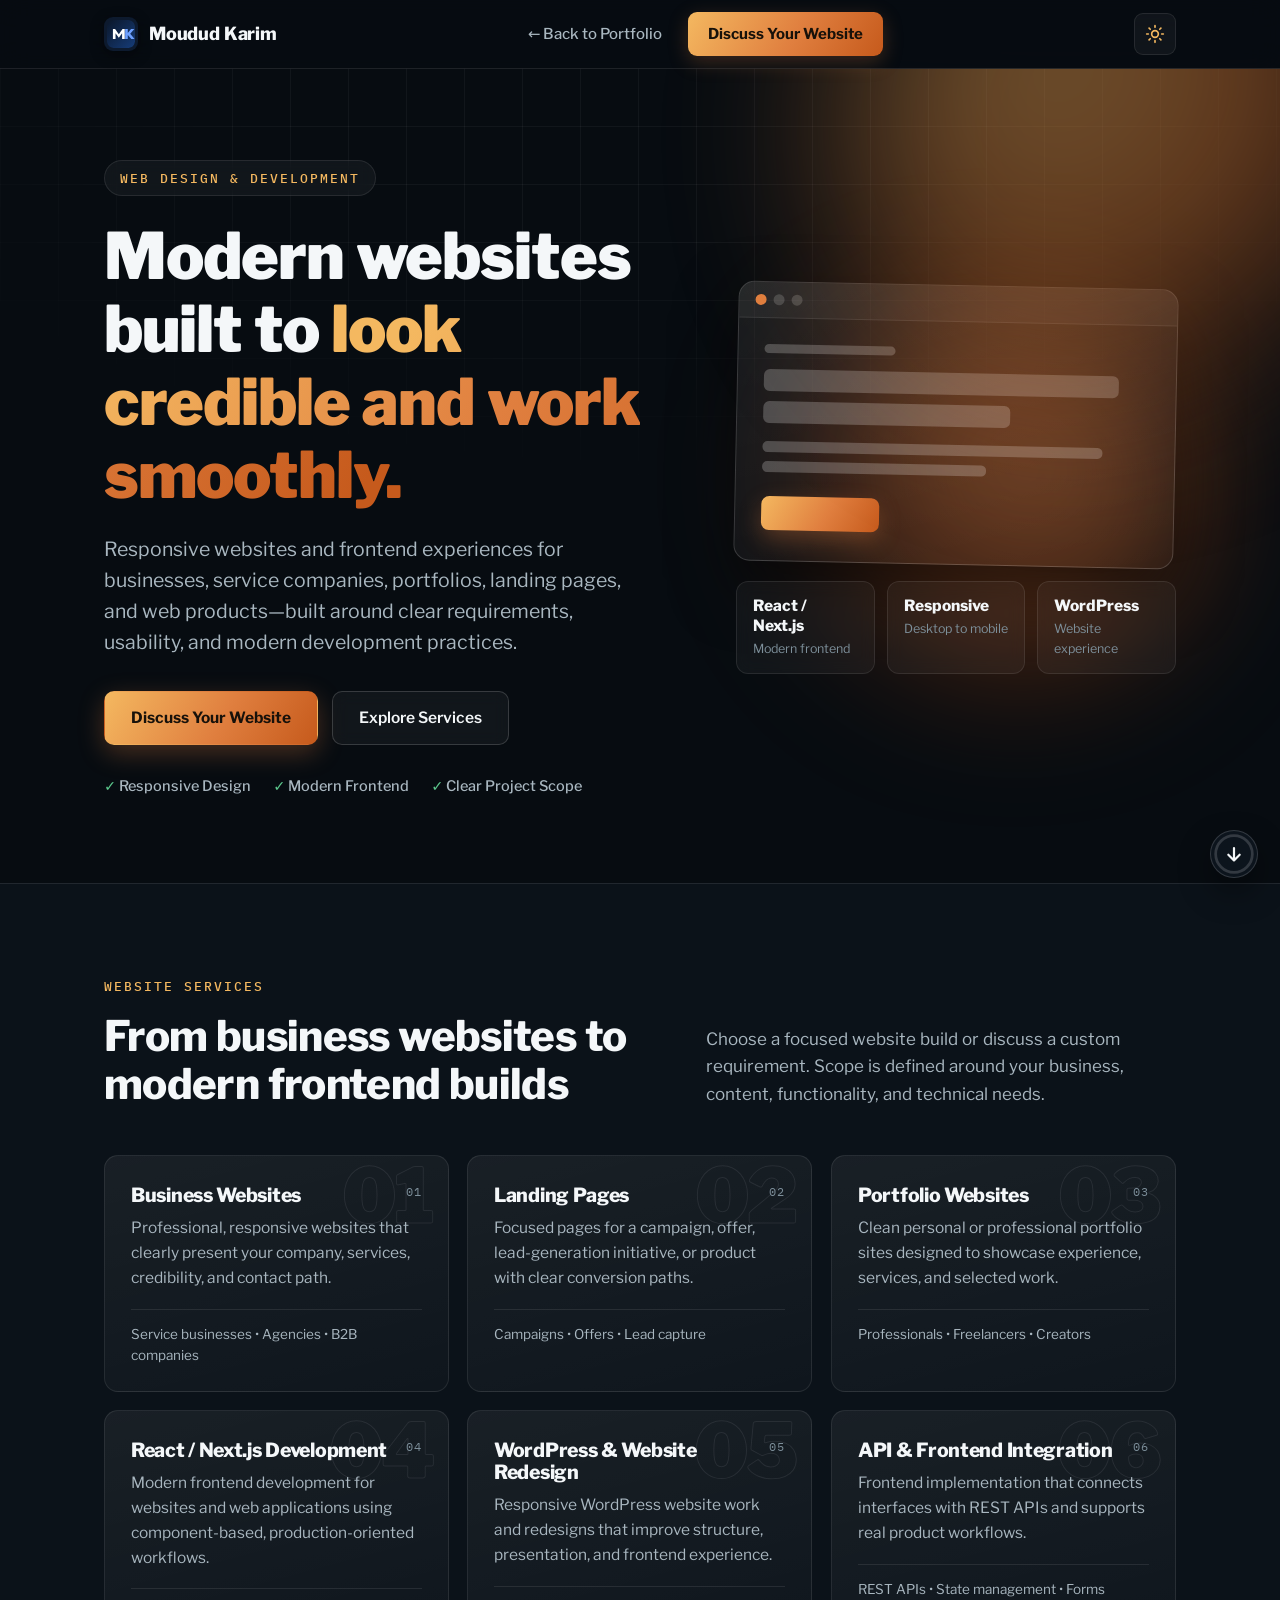
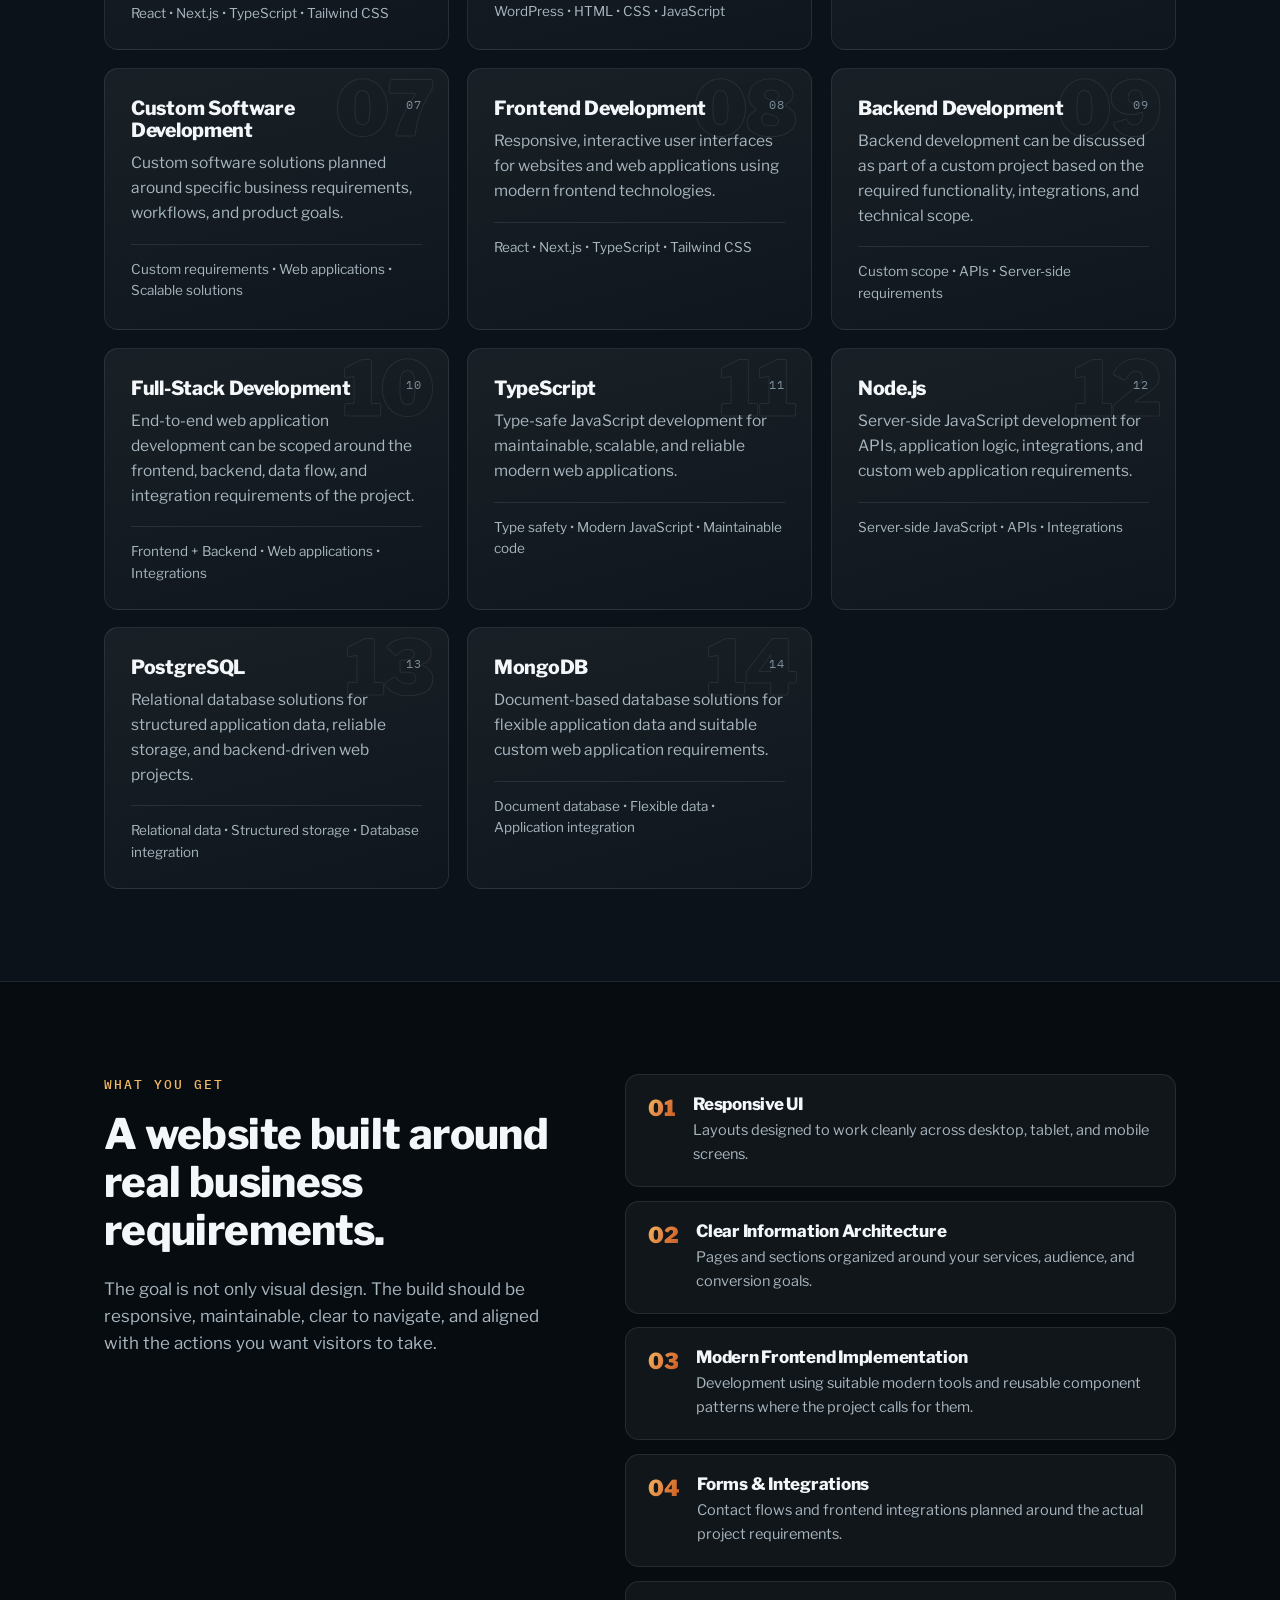
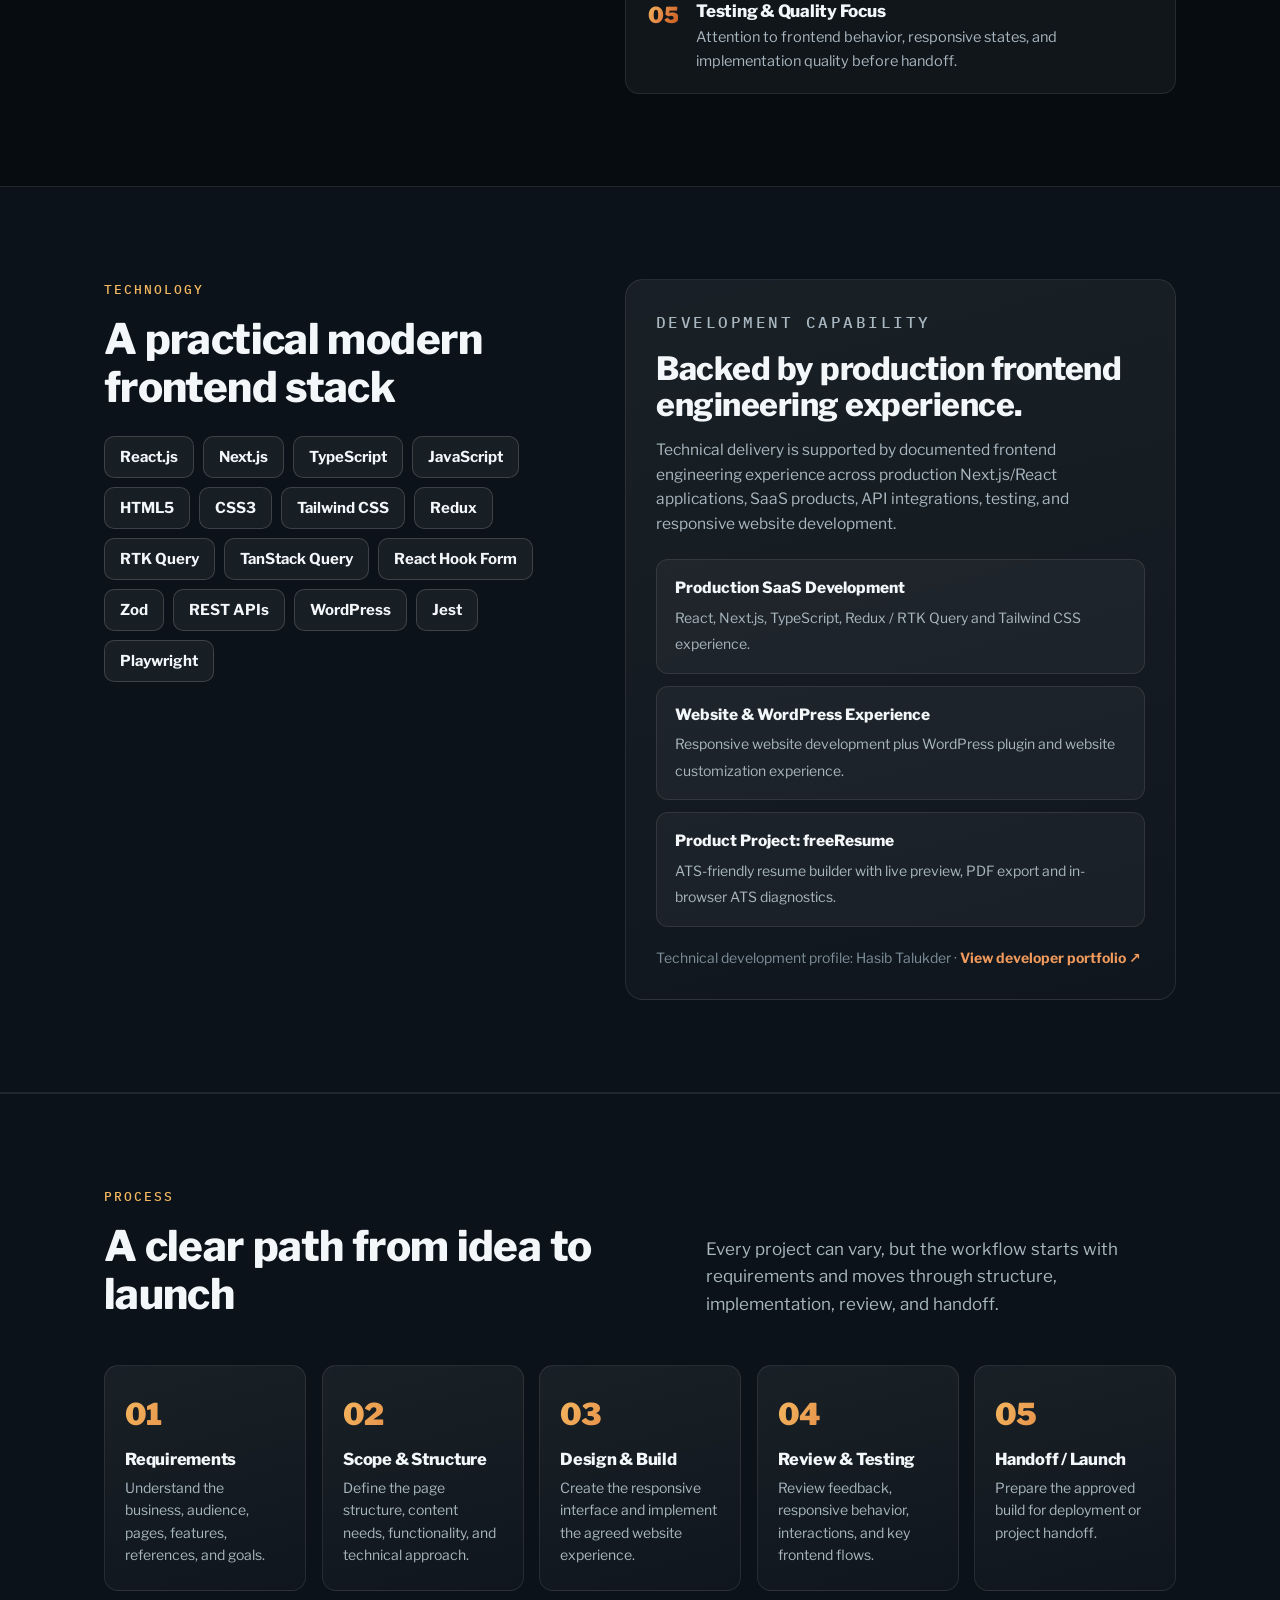
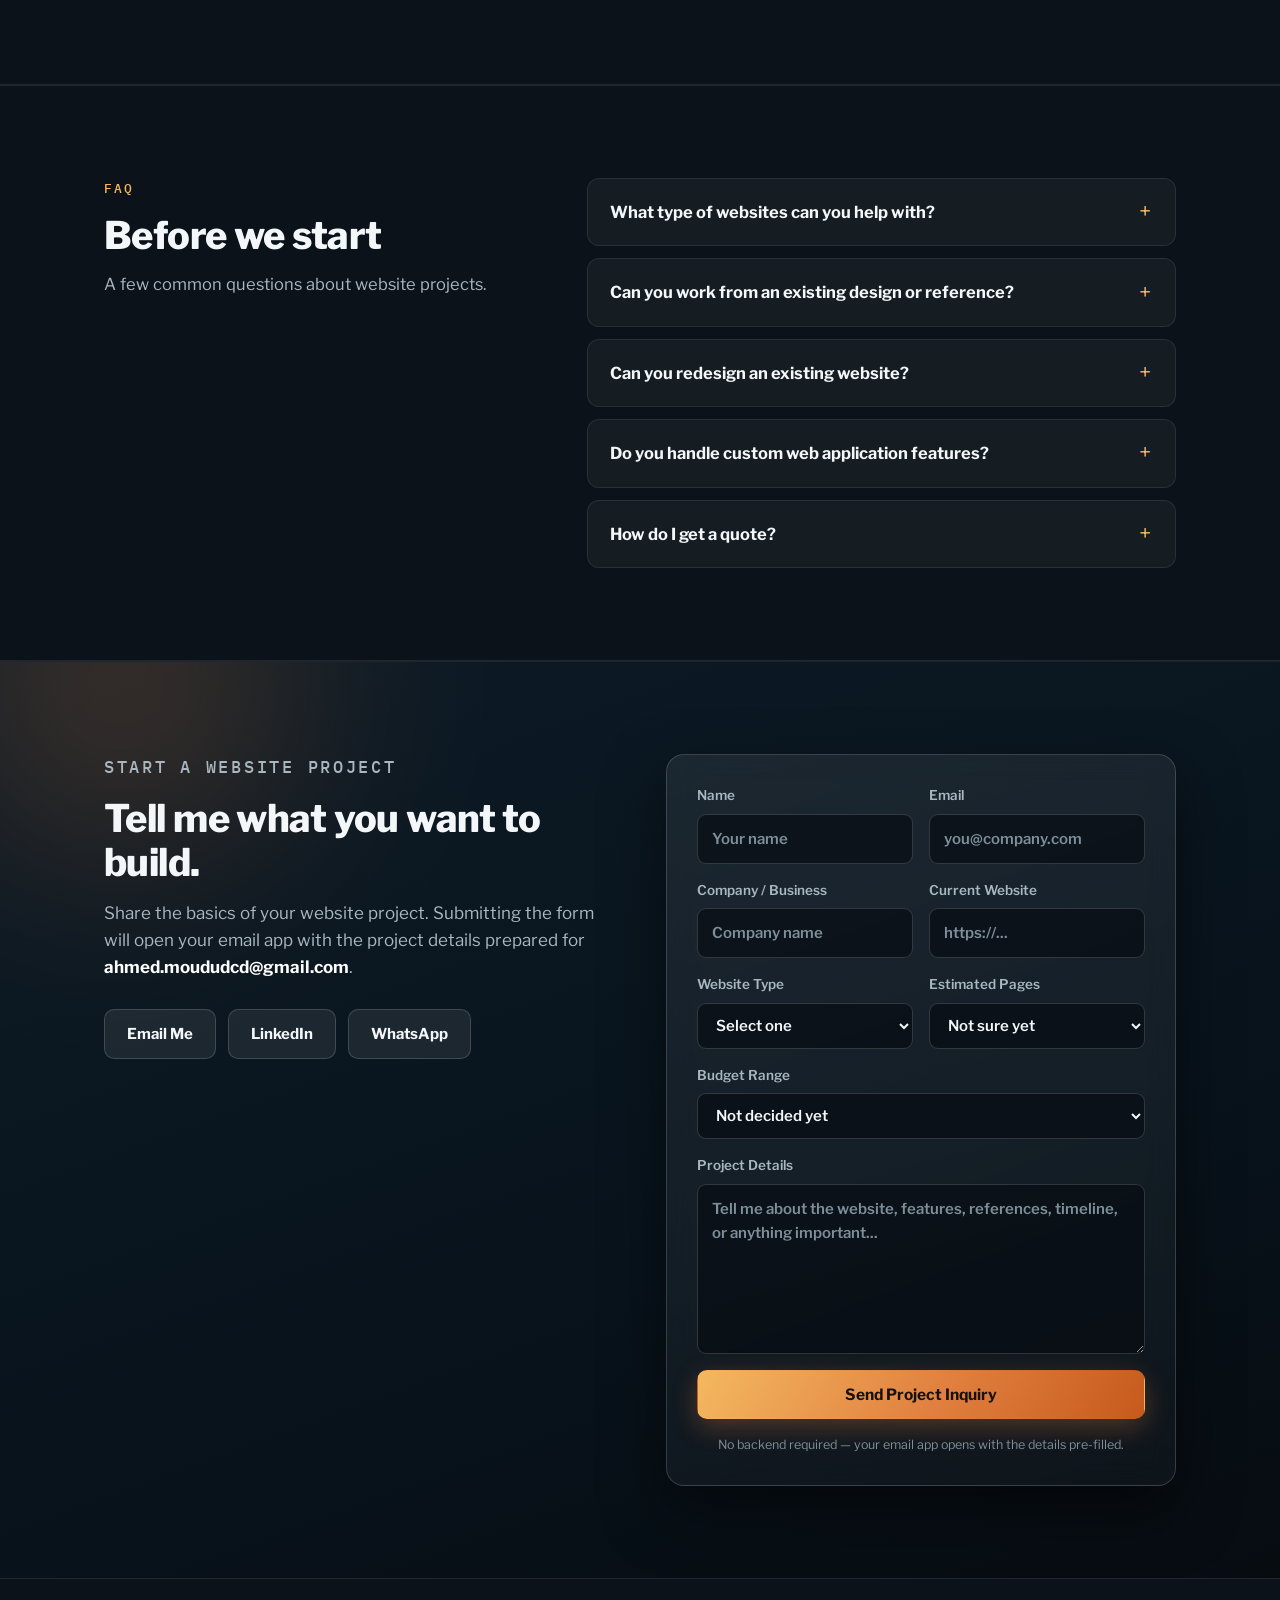
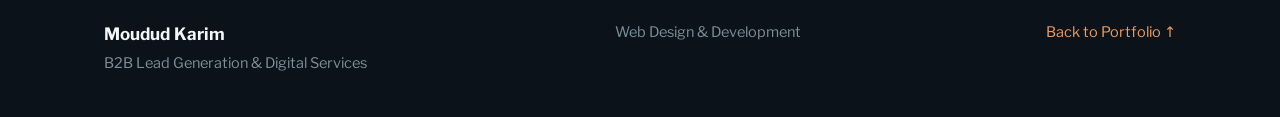
==== commit 16e4fa07: "Add files via upload" ====
--- a/web-design-development.html
+++ b/web-design-development.html
@@ -93,7 +93,13 @@
     margin:0;background:var(--bg);color:var(--ink);
     font-family:"Libre Franklin",system-ui,-apple-system,"Segoe UI",sans-serif;
     font-size:16.5px;line-height:1.6;-webkit-font-smoothing:antialiased;
-    overflow-x:hidden;
+    /* overflow-x:clip (hidden as the fallback) stops sideways scroll WITHOUT
+       creating a scroll container — overflow:hidden on an ancestor is the
+       classic silent killer of position:sticky/fixed descendants. The
+       padding-top reserves exactly the 68px the header takes: the header is
+       position:fixed (see .site-header), so it no longer sits in flow. */
+    overflow-x:hidden;overflow-x:clip;
+    padding-top:68px;
     transition:background-color .35s ease,color .35s ease;
   }
   h1,h2,h3{line-height:1.14;margin:0;letter-spacing:-.015em}
@@ -118,16 +124,24 @@
 
   /* ---------- Header / nav ---------- */
   .site-header{
-    position:sticky;top:0;z-index:60;
+    /* Fixed, not sticky — same as the main portfolio page: sticky is fragile
+       against ancestor overflow, while fixed pins the bar to the viewport on
+       desktop and mobile alike. The body's 68px padding-top keeps the page
+       layout exactly where it was, and the compact 68px → 52px shrink plus
+       the scrolled shadow keep working unchanged. */
+    position:fixed;top:0;left:0;right:0;z-index:60;
     background:rgba(7,12,17,.72);
     backdrop-filter:blur(16px) saturate(1.4);-webkit-backdrop-filter:blur(16px) saturate(1.4);
     border-bottom:1px solid var(--line);
     transition:box-shadow .3s ease,background .3s ease;
   }
   .site-header.scrolled{background:rgba(7,12,17,.9);box-shadow:0 14px 40px rgba(0,0,0,.45)}
-  .nav-wrap{display:flex;align-items:center;justify-content:space-between;gap:16px;height:68px}
+  .nav-wrap{display:flex;align-items:center;justify-content:space-between;gap:16px;height:68px;transition:height .35s ease}
+  .site-header.is-compact .nav-wrap{height:52px}
   .brand{display:flex;align-items:center;gap:11px;font-weight:800;font-size:18px;color:var(--ink);text-decoration:none;letter-spacing:-.01em}
-  .brand-logo{width:34px;height:34px;flex:none;border-radius:9px;padding:3px;background:#0d1a2e;box-shadow:0 4px 14px rgba(0,0,0,.4)}
+  .brand-logo{width:34px;height:34px;flex:none;border-radius:9px;padding:3px;background:#0d1a2e;box-shadow:0 4px 14px rgba(0,0,0,.4);transition:width .35s ease,height .35s ease}
+  .site-header.is-compact .brand-logo{width:29px;height:29px}
+  @media (prefers-reduced-motion:reduce){.nav-wrap,.brand-logo{transition:none}}
   .nav{display:flex;gap:26px;align-items:center}
   .nav a{
     color:var(--ink-soft);text-decoration:none;font-size:15px;font-weight:500;position:relative;padding:4px 0;
@@ -157,6 +171,38 @@
   .theme-toggle .icon-moon{display:none}
   :root[data-theme="light"] .theme-toggle .icon-sun{display:none}
   :root[data-theme="light"] .theme-toggle .icon-moon{display:block}
+
+  /* ---------- Scroll progress bar ---------- */
+  .scroll-progress{
+    position:fixed;top:0;left:0;right:0;height:3px;z-index:95;pointer-events:none;
+    background:var(--grad);transform-origin:0 50%;transform:scaleX(0);
+  }
+
+  /* ---------- Scroll toggle with circular progress ring ----------
+     Always floating: one click smooth-scrolls to the very bottom, the next
+     click back to the very top. The arrow points down while there is page
+     below (click goes to the bottom) and flips up near the bottom (click
+     returns to the top). Same component as the main portfolio page; it sits
+     in the bottom-right corner, where this page has no other float. */
+  .to-top{
+    position:fixed;right:22px;bottom:22px;z-index:70;width:48px;height:48px;border-radius:50%;
+    display:inline-flex;align-items:center;justify-content:center;cursor:pointer;padding:0;
+    background:rgba(14,22,32,.82);border:1px solid var(--line-strong);color:var(--ink);
+    backdrop-filter:blur(10px);-webkit-backdrop-filter:blur(10px);
+    box-shadow:0 14px 32px rgba(0,0,0,.38);
+    transition:border-color .25s ease;
+  }
+  :root[data-theme="light"] .to-top{background:rgba(255,255,255,.88);box-shadow:0 14px 32px rgba(60,35,10,.2)}
+  .to-top:hover{border-color:var(--accent)}
+  .to-top:focus-visible{outline:2px solid var(--accent-2);outline-offset:3px}
+  .to-top svg{width:44px;height:44px}
+  .to-top circle{fill:none;stroke-width:3}
+  .to-top .tt-track{stroke:var(--line-strong)}
+  .to-top .tt-ring{stroke:var(--accent-2);stroke-linecap:round}
+  .to-top .tt-arrow{stroke:var(--ink);transition:transform .45s ease}
+  .to-top .tt-arrow-down{transform:rotate(180deg);transform-origin:24px 24px}
+  @media (max-width:860px){.to-top{right:16px;bottom:16px;width:44px;height:44px}.to-top svg{width:40px;height:40px}}
+  @media (prefers-reduced-motion:reduce){.to-top{transition:none}.to-top .tt-arrow{transition:none}}
 
   /* ---------- Shared section furniture ---------- */
   .section{padding:92px 0}
@@ -449,6 +495,7 @@
 </style>
 </head>
 <body>
+  <div class="scroll-progress" id="scrollProgress" aria-hidden="true"></div>
   <header class="site-header">
     <div class="container nav-wrap">
       <a class="brand" href="https://moudud-ahmed.github.io/moudud-karim-portfolio/" aria-label="Moudud Karim home"><img class="brand-logo" src="[data-uri]" alt="MK logo" />Moudud Karim</a>
@@ -605,6 +652,8 @@
     </div>
   </footer>
 
+  <button class="to-top" id="toTop" type="button" aria-label="Scroll to bottom"><svg viewBox="0 0 48 48" aria-hidden="true"><circle class="tt-track" cx="24" cy="24" r="20"/><circle class="tt-ring" id="toTopRing" cx="24" cy="24" r="20" transform="rotate(-90 24 24)"/><path class="tt-arrow tt-arrow-down" id="toTopArrow" d="M24 30.5v-13M17.8 23.2L24 17l6.2 6.2" fill="none" stroke-width="2.4" stroke-linecap="round" stroke-linejoin="round"/></svg></button>
+
   <script>
   // Dark / light theme toggle — instant switch; choice saved best-effort in localStorage (default: dark).
   const themeToggle = document.getElementById('themeToggle');
@@ -624,11 +673,65 @@
     });
   }
 
-  // Header shadow on scroll
+  // Header shadow on scroll + compact shrink once past the threshold
+  // (the .nav-wrap height transitions smoothly between 68px and 52px).
   const header = document.querySelector('.site-header');
   window.addEventListener('scroll', () => {
-    if (header) header.classList.toggle('scrolled', window.scrollY > 12);
+    if (!header) return;
+    header.classList.toggle('scrolled', window.scrollY > 12);
+    header.classList.toggle('is-compact', window.scrollY > 140);
   }, { passive: true });
+
+  // Scroll progress bar (top of page), driven by an rAF-throttled scroll handler.
+  (() => {
+    const bar = document.getElementById('scrollProgress');
+    if (!bar) return;
+    let ticking = false;
+    const update = () => {
+      ticking = false;
+      const doc = document.documentElement;
+      const max = doc.scrollHeight - doc.clientHeight;
+      bar.style.transform = 'scaleX(' + (max > 0 ? Math.min(1, Math.max(0, doc.scrollTop / max)) : 0) + ')';
+    };
+    const request = () => { if (!ticking) { ticking = true; requestAnimationFrame(update); } };
+    window.addEventListener('scroll', request, { passive: true });
+    window.addEventListener('resize', request);
+    update();
+  })();
+
+  // Scroll toggle — a circular progress ring mirrors overall page progress.
+  // The button is always floating: while there is page below, the arrow
+  // points down and one click smooth-scrolls to the very bottom; near the
+  // bottom the arrow flips up and the next click returns to the very top.
+  (() => {
+    const btn = document.getElementById('toTop');
+    const ring = document.getElementById('toTopRing');
+    const arrow = document.getElementById('toTopArrow');
+    if (!btn) return;
+    const CIRC = 2 * Math.PI * 20;
+    if (ring) { ring.style.strokeDasharray = CIRC.toFixed(1); ring.style.strokeDashoffset = CIRC.toFixed(1); }
+    const doc = document.documentElement;
+    let atBottom = false;
+    let ticking = false;
+    const update = () => {
+      ticking = false;
+      const max = doc.scrollHeight - doc.clientHeight;
+      const p = max > 0 ? Math.min(1, Math.max(0, doc.scrollTop / max)) : 0;
+      if (ring) ring.style.strokeDashoffset = (CIRC * (1 - p)).toFixed(1);
+      atBottom = max > 0 && doc.scrollTop >= max - 48;
+      if (arrow) arrow.classList.toggle('tt-arrow-down', !atBottom);
+      btn.setAttribute('aria-label', atBottom ? 'Back to top' : 'Scroll to bottom');
+    };
+    const request = () => { if (!ticking) { ticking = true; requestAnimationFrame(update); } };
+    window.addEventListener('scroll', request, { passive: true });
+    window.addEventListener('resize', request);
+    update();
+    btn.addEventListener('click', () => {
+      const reduce = window.matchMedia('(prefers-reduced-motion: reduce)').matches;
+      const max = doc.scrollHeight - doc.clientHeight;
+      window.scrollTo({ top: atBottom ? 0 : max, behavior: reduce ? 'auto' : 'smooth' });
+    });
+  })();
 
   // Scroll reveal
   const revealEls = document.querySelectorAll('.reveal');
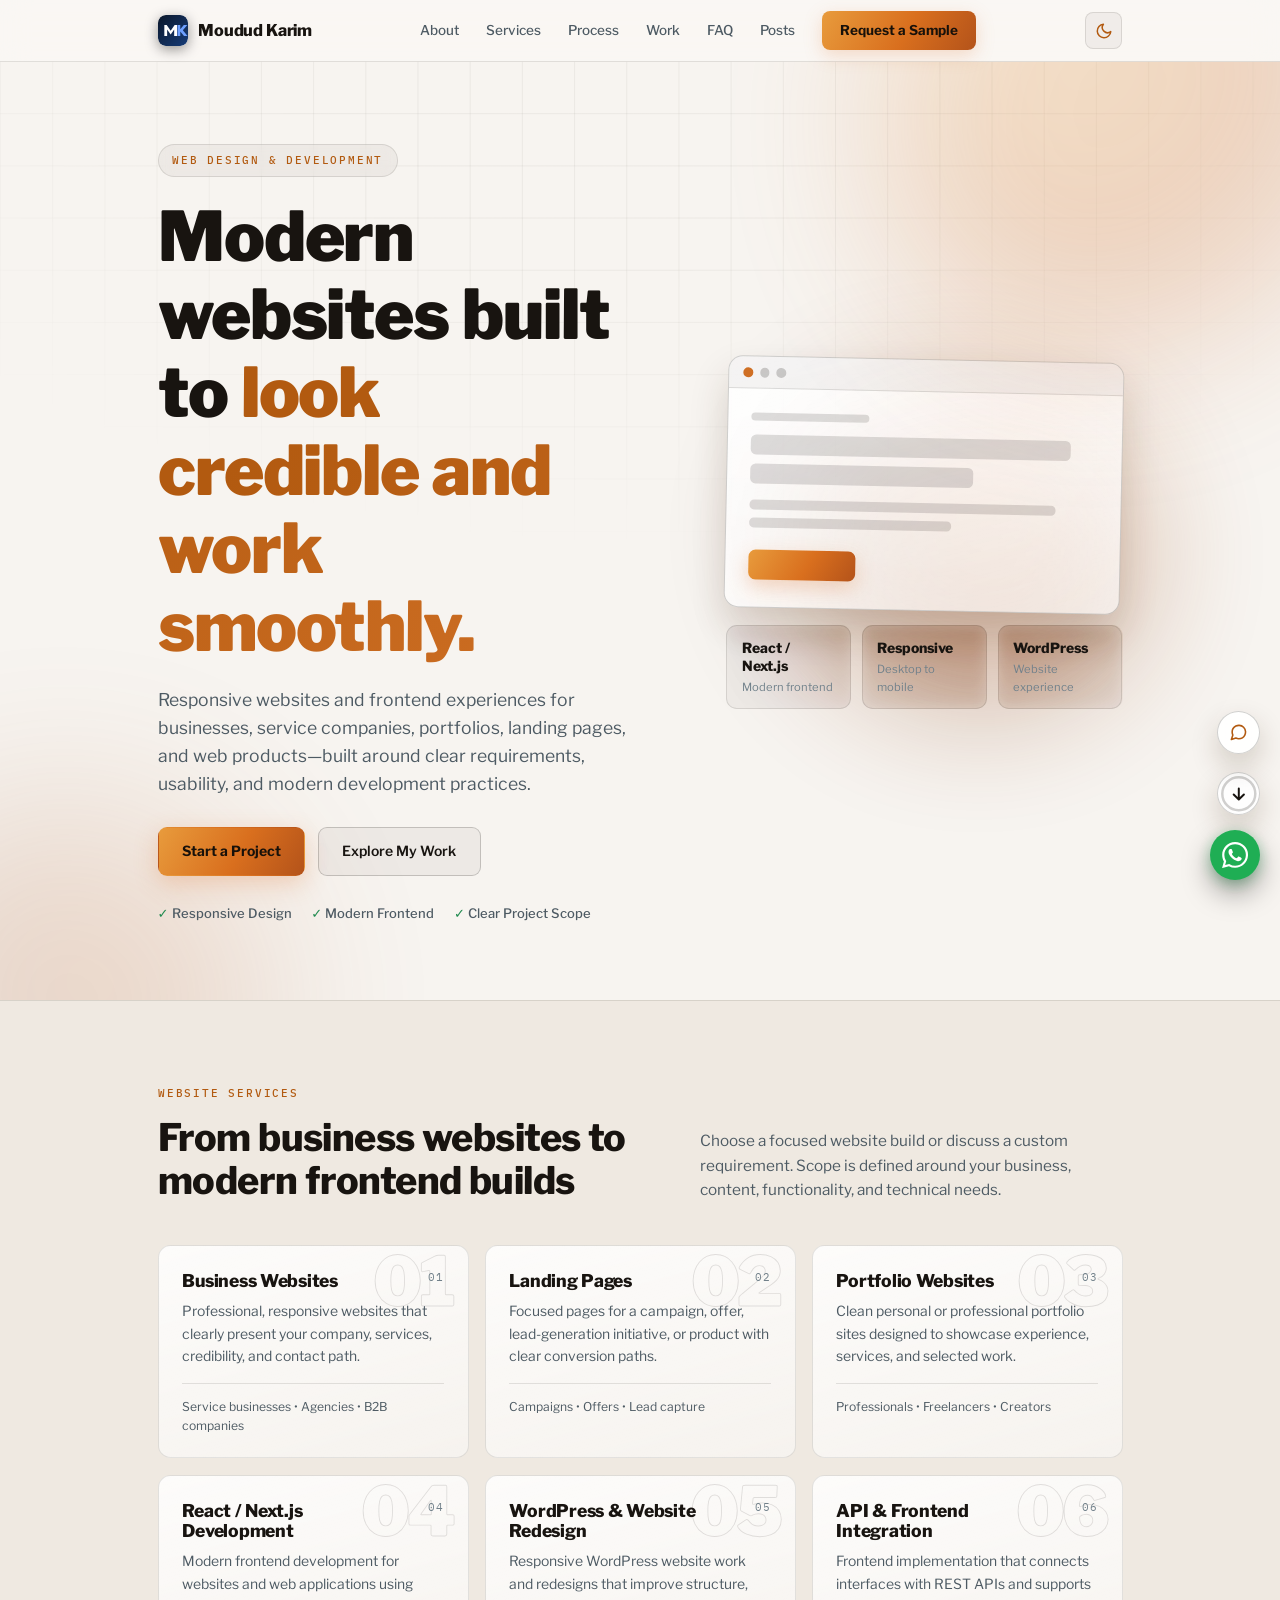
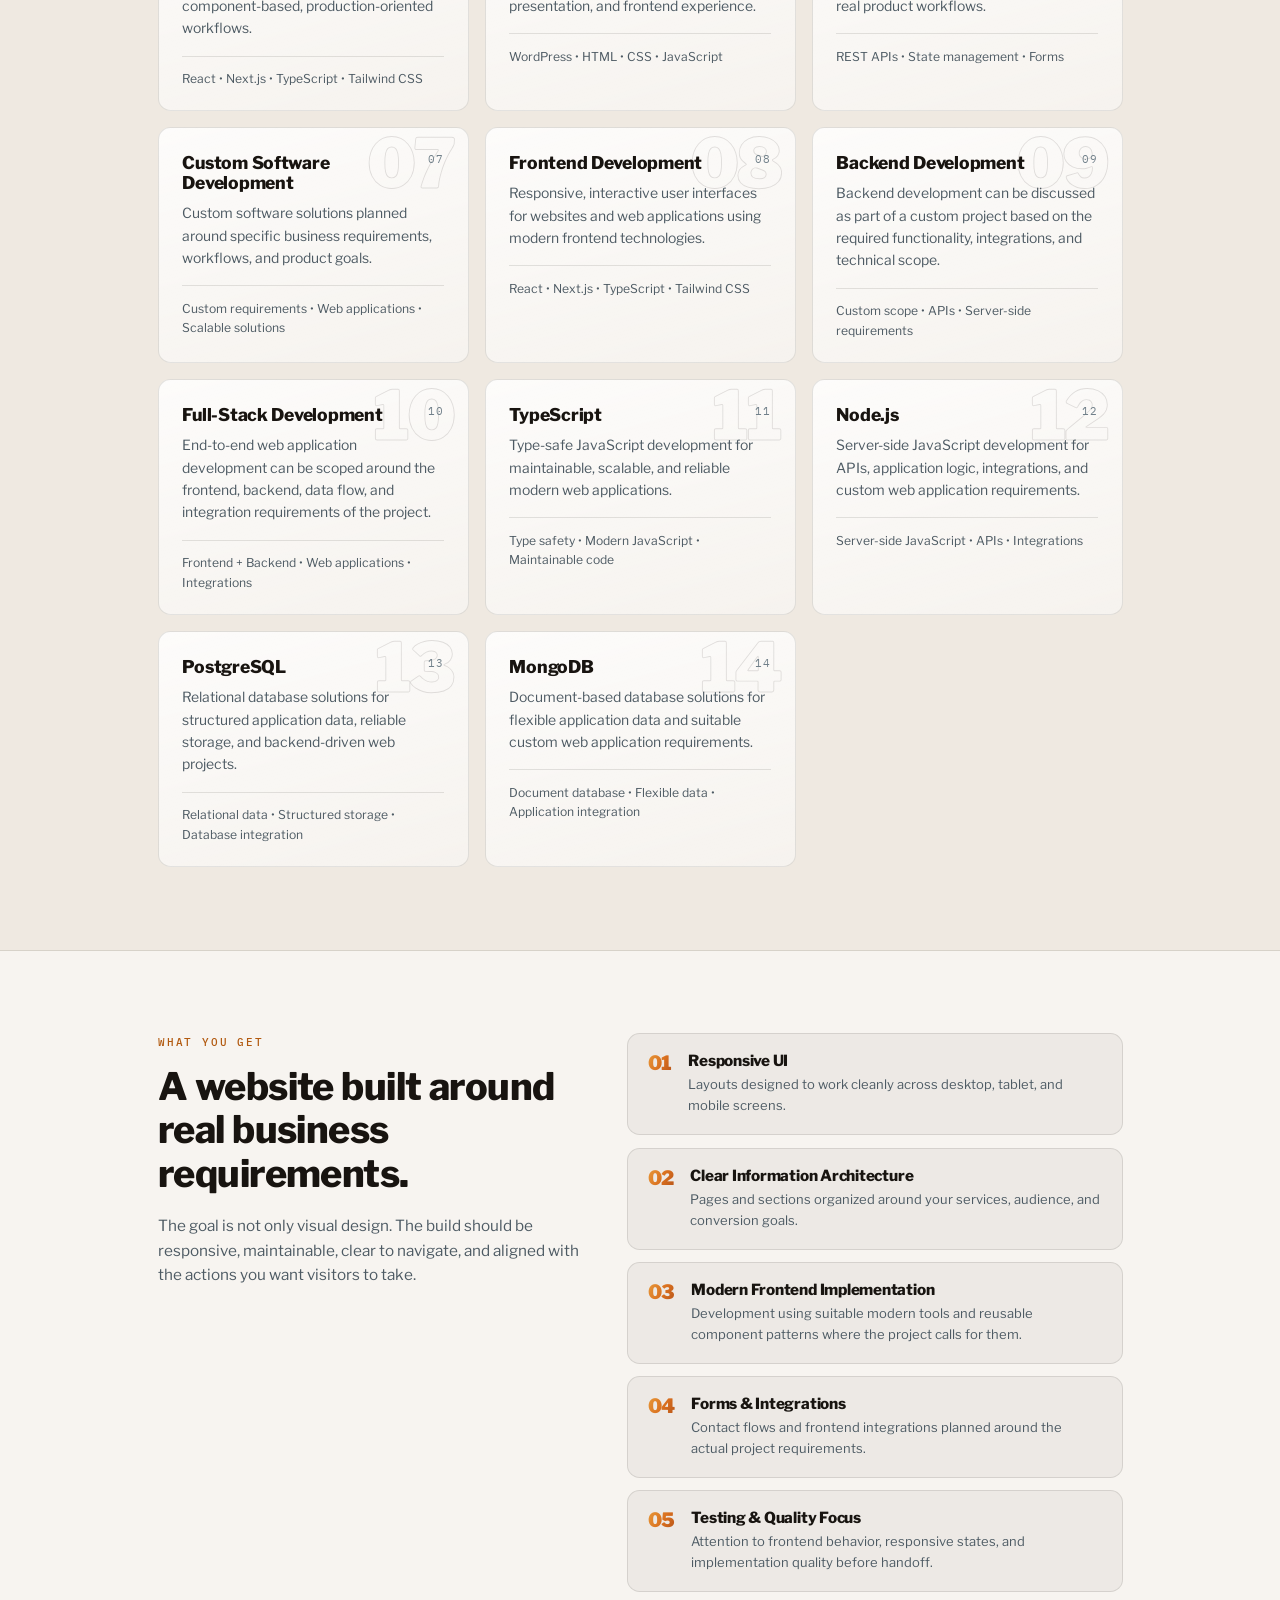
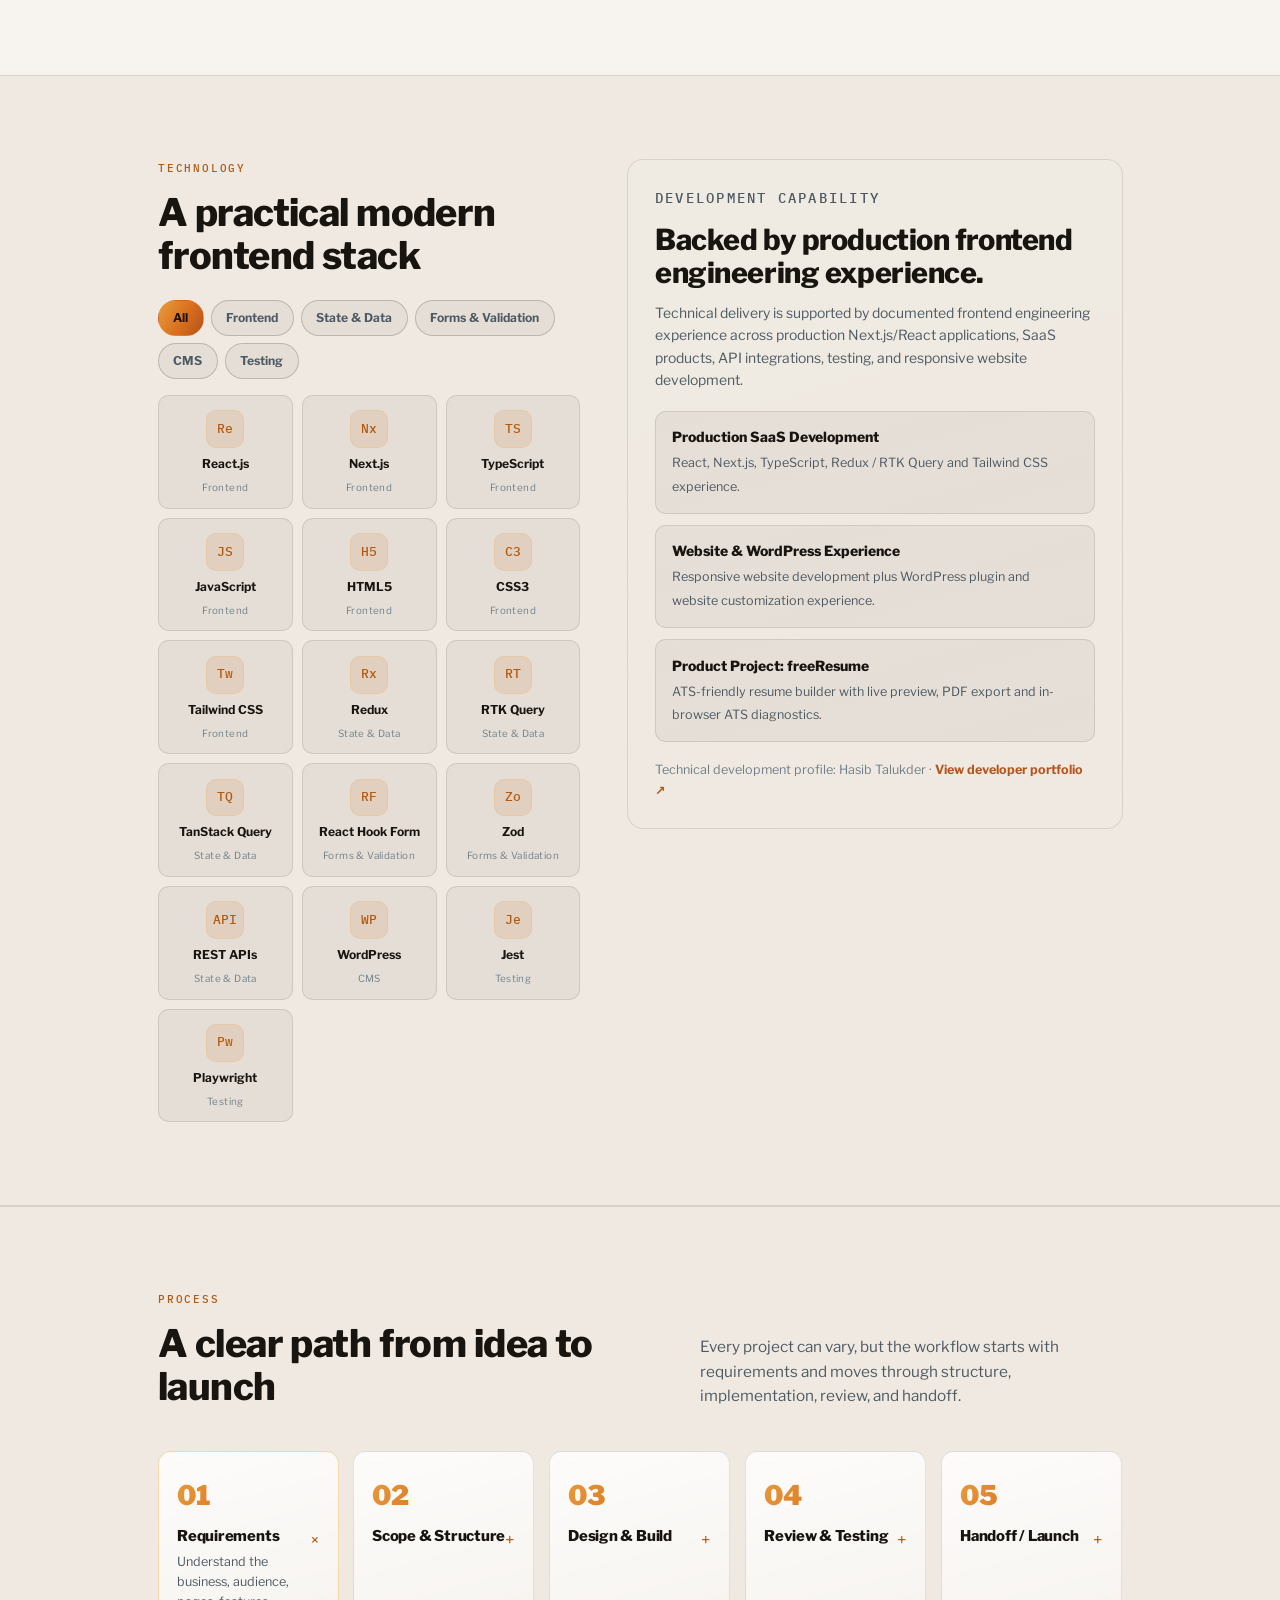
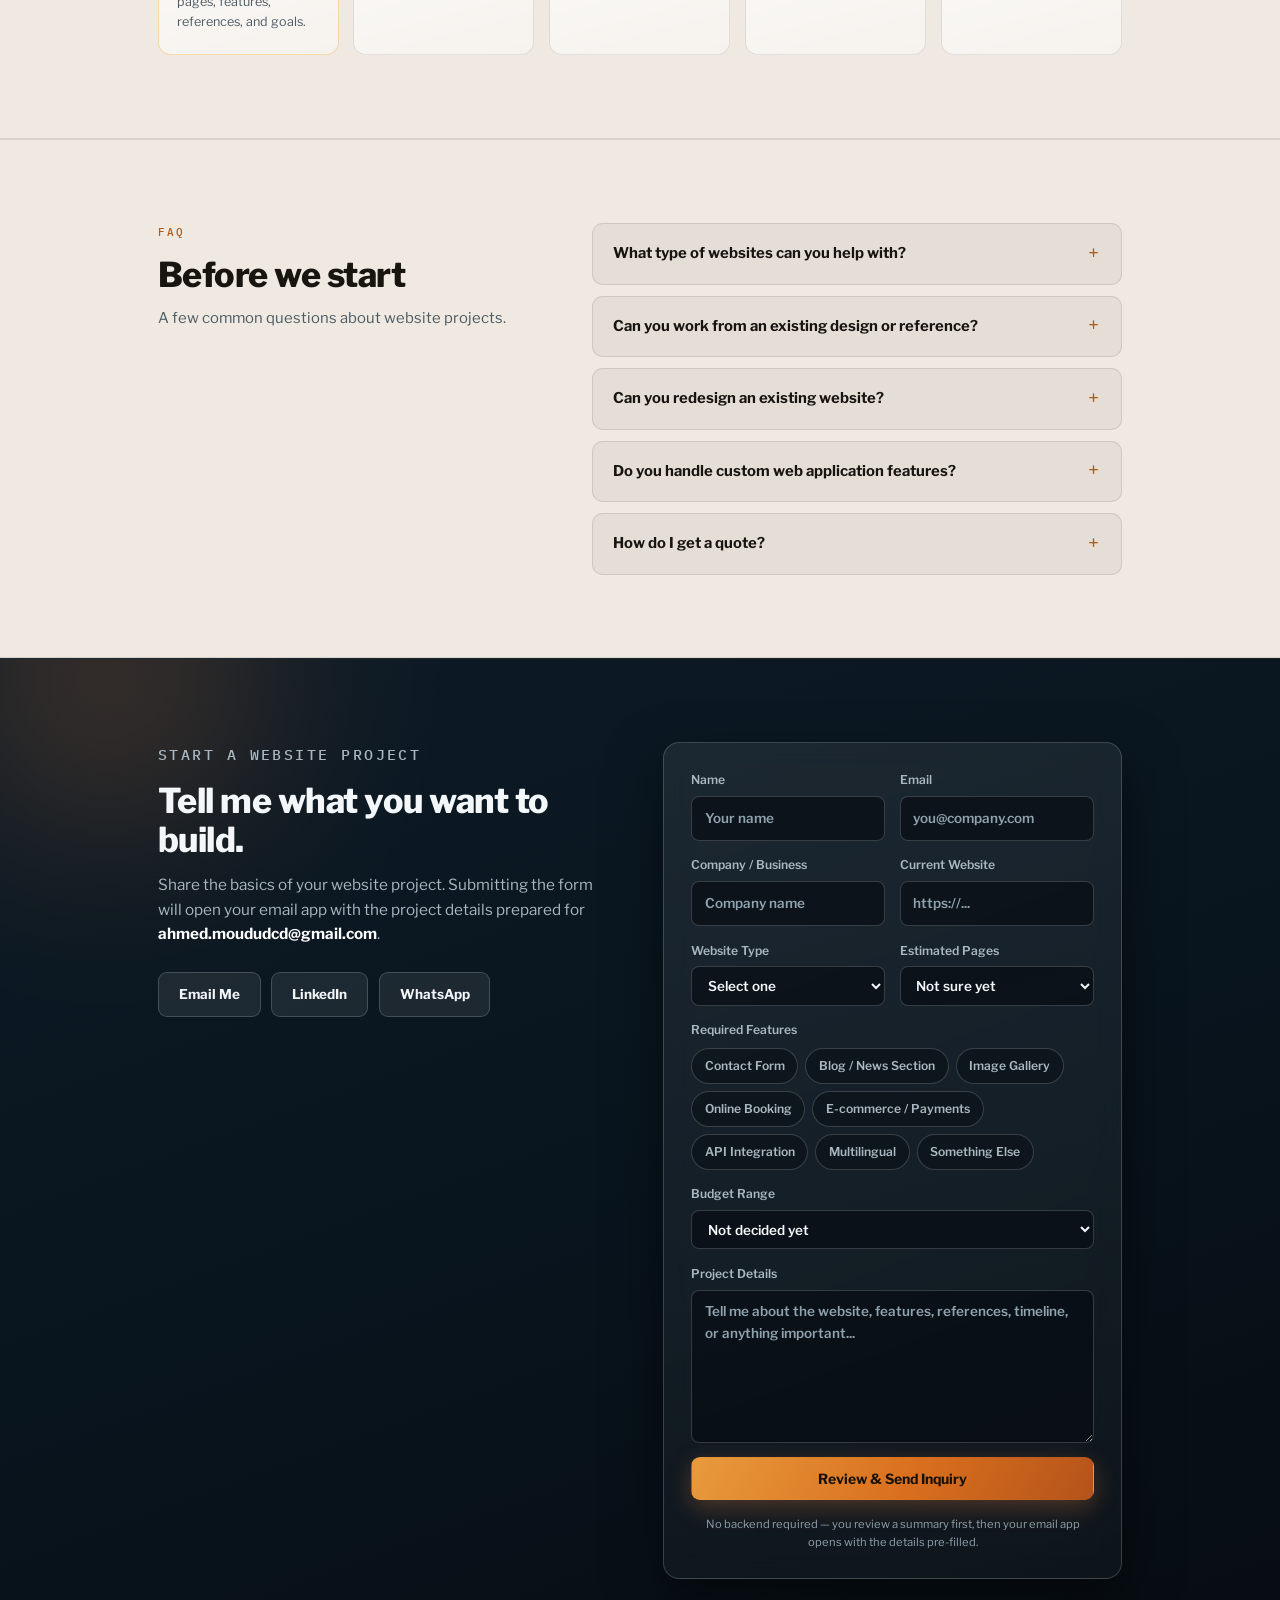
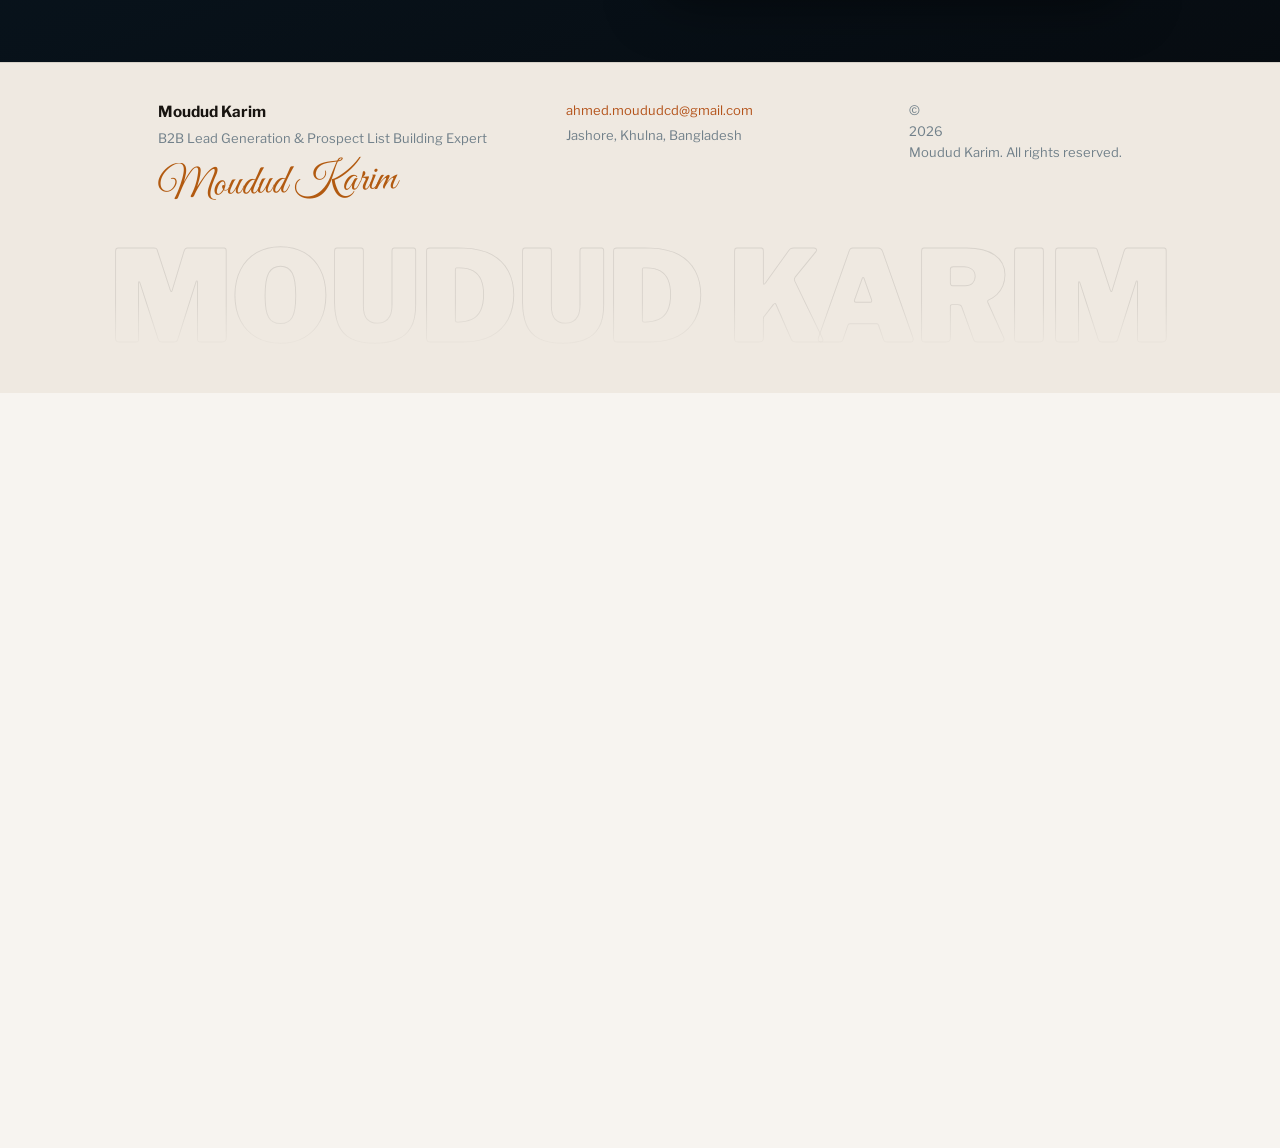
==== commit a3321994: "Add files via upload" ====
--- a/web-design-development.html
+++ b/web-design-development.html
@@ -5,15 +5,27 @@
   <meta name="viewport" content="width=device-width,initial-scale=1" />
   <meta name="color-scheme" content="dark light" />
   <script>
-    // Apply the visitor's saved theme before first paint (best-effort: private/incognito windows may not persist it). Default theme is dark.
-    (function(){try{var t=localStorage.getItem('mk-theme');if(t==='light'||t==='dark')document.documentElement.setAttribute('data-theme',t);}catch(e){}})();
+    // Theme before first paint: a saved choice wins; with no saved choice, follow the
+    // visitor's system dark/light setting (prefers-color-scheme), dark as the fallback.
+    (function(){
+      var systemLight = false;
+      try { systemLight = !!(window.matchMedia && window.matchMedia('(prefers-color-scheme: light)').matches); } catch (e) {}
+      var saved = null;
+      try { saved = localStorage.getItem('mk-theme'); } catch (e) {}
+      if (saved === 'light' || saved === 'dark') document.documentElement.setAttribute('data-theme', saved);
+      else if (systemLight) document.documentElement.setAttribute('data-theme', 'light');
+    })();
   </script>
   <title>Web Design &amp; Development | Moudud Karim</title>
   <meta name="description" content="Modern responsive business websites, landing pages, portfolio websites, WordPress, React and Next.js frontend development." />
-  <link rel="icon" href="[data-uri]" type="image/svg+xml" />
   <link rel="preconnect" href="https://fonts.googleapis.com">
   <link rel="preconnect" href="https://fonts.gstatic.com" crossorigin>
-  <link href="https://fonts.googleapis.com/css2?family=Libre+Franklin:wght@400;500;600;700;800;900&family=IBM+Plex+Mono:wght@400;500&display=swap" rel="stylesheet">
+  <link href="https://fonts.googleapis.com/css2?family=Great+Vibes&family=IBM+Plex+Mono:wght@400;500&family=Libre+Franklin:wght@400;500;600;700;800;900&display=swap" rel="stylesheet">
+  <link rel="icon" id="favicon" type="image/svg+xml" href="[data-uri]" />
+  <script>
+    // Theme-aware favicon: pick the variant that matches the theme chosen above, before first paint.
+    try { if (document.documentElement.getAttribute('data-theme') === 'light') document.getElementById('favicon').setAttribute('href', '[data-uri]'); } catch (e) {}
+  </script>
 <style>
   :root{
     color-scheme:dark;
@@ -74,6 +86,9 @@
   :root[data-theme="light"] .card:hover{box-shadow:0 22px 44px rgba(60,35,10,.16)}
   :root[data-theme="light"] .card .ghost-num{-webkit-text-stroke:1px rgba(24,20,16,.12)}
   :root[data-theme="light"] .tool-row span{background:rgba(24,20,16,.04)}
+  @media (max-width:860px){
+    :root[data-theme="light"] .nav{background:rgba(255,255,255,.98)}
+  }
   :root[data-theme="light"] .btn.secondary:hover{color:var(--ink)}
   :root[data-theme="light"] .browser-mock{background:linear-gradient(165deg,rgba(255,255,255,.9),rgba(255,255,255,.55));box-shadow:0 22px 44px rgba(60,35,10,.16)}
   :root[data-theme="light"] .mock-kicker,
@@ -110,6 +125,15 @@
   ::selection{background:var(--accent);color:#14100b}
   section{scroll-margin-top:92px}
 
+  /* ---------- Desktop overall scale ---------- */
+  /* The whole desktop layout renders ~10% smaller — the look visitors
+     previously only got by zooming their browser out to 90% — without
+     them touching zoom. The mobile layout (≤860px) is not scaled.
+     Same as the main portfolio page. */
+  @media (min-width:861px){
+    :root{zoom:.9}
+  }
+
   /* ---------- Scroll reveal ---------- */
   .reveal{
     opacity:0;transform:translateY(28px);
@@ -139,25 +163,28 @@
   .nav-wrap{display:flex;align-items:center;justify-content:space-between;gap:16px;height:68px;transition:height .35s ease}
   .site-header.is-compact .nav-wrap{height:52px}
   .brand{display:flex;align-items:center;gap:11px;font-weight:800;font-size:18px;color:var(--ink);text-decoration:none;letter-spacing:-.01em}
-  .brand-logo{width:34px;height:34px;flex:none;border-radius:9px;padding:3px;background:#0d1a2e;box-shadow:0 4px 14px rgba(0,0,0,.4);transition:width .35s ease,height .35s ease}
+  .brand-logo{width:34px;height:34px;border-radius:9px;box-shadow:0 4px 14px rgba(0,0,0,.4);transition:width .35s ease,height .35s ease}
   .site-header.is-compact .brand-logo{width:29px;height:29px}
   @media (prefers-reduced-motion:reduce){.nav-wrap,.brand-logo{transition:none}}
-  .nav{display:flex;gap:26px;align-items:center}
+  .nav{display:flex;gap:30px;align-items:center}
   .nav a{
     color:var(--ink-soft);text-decoration:none;font-size:15px;font-weight:500;position:relative;padding:4px 0;
   }
-  .nav .back-link::after{
+  .nav a:not(.nav-cta)::after{
     content:"";position:absolute;left:0;bottom:0;height:2px;width:0;border-radius:2px;
     background:var(--grad);transition:width .3s ease;
   }
-  .nav .back-link:hover{color:var(--ink)}
-  .nav .back-link:hover::after{width:100%}
+  .nav a:not(.nav-cta):hover{color:var(--ink)}
+  .nav a:not(.nav-cta):hover::after,.nav a.active::after{width:100%}
+  .nav a.active{color:var(--ink)}
   .nav .nav-cta{
     background:var(--grad);color:#17110a;padding:10px 20px;border-radius:9px;
     font-weight:700;box-shadow:0 6px 20px rgba(224,127,63,.25);
     transition:transform .25s ease,box-shadow .25s ease;
   }
   .nav .nav-cta:hover{transform:translateY(-1px);box-shadow:var(--glow);color:#17110a}
+  .menu-btn{display:none;background:var(--glass);border:1px solid var(--line);border-radius:9px;
+    width:42px;height:42px;cursor:pointer;color:var(--ink);font-size:19px;line-height:1}
   .header-actions{display:flex;align-items:center;gap:10px}
   .theme-toggle{
     display:inline-flex;align-items:center;justify-content:center;flex:none;
@@ -183,9 +210,9 @@
      click back to the very top. The arrow points down while there is page
      below (click goes to the bottom) and flips up near the bottom (click
      returns to the top). Same component as the main portfolio page; it sits
-     in the bottom-right corner, where this page has no other float. */
+     above the WhatsApp float, so the two never overlap. */
   .to-top{
-    position:fixed;right:22px;bottom:22px;z-index:70;width:48px;height:48px;border-radius:50%;
+    position:fixed;right:22px;bottom:94px;z-index:70;width:48px;height:48px;border-radius:50%;
     display:inline-flex;align-items:center;justify-content:center;cursor:pointer;padding:0;
     background:rgba(14,22,32,.82);border:1px solid var(--line-strong);color:var(--ink);
     backdrop-filter:blur(10px);-webkit-backdrop-filter:blur(10px);
@@ -201,8 +228,82 @@
   .to-top .tt-ring{stroke:var(--accent-2);stroke-linecap:round}
   .to-top .tt-arrow{stroke:var(--ink);transition:transform .45s ease}
   .to-top .tt-arrow-down{transform:rotate(180deg);transform-origin:24px 24px}
-  @media (max-width:860px){.to-top{right:16px;bottom:16px;width:44px;height:44px}.to-top svg{width:40px;height:40px}}
+  @media (max-width:860px){.to-top{right:16px;bottom:152px;width:44px;height:44px}.to-top svg{width:40px;height:40px}}
   @media (prefers-reduced-motion:reduce){.to-top{transition:none}.to-top .tt-arrow{transition:none}}
+
+  /* ---------- Floating WhatsApp button ---------- */
+  .wa-float{
+    position:fixed;right:22px;bottom:22px;z-index:70;
+    width:56px;height:56px;border-radius:50%;
+    display:inline-flex;align-items:center;justify-content:center;
+    background:#1fae54;color:#fff;text-decoration:none;
+    box-shadow:0 14px 32px rgba(0,0,0,.38),0 4px 14px rgba(31,174,84,.35);
+    transition:transform .25s ease,box-shadow .25s ease,opacity .35s ease,visibility .35s ease;
+  }
+  .wa-float:hover{transform:translateY(-3px) scale(1.05);box-shadow:0 18px 38px rgba(0,0,0,.42),0 6px 18px rgba(31,174,84,.45)}
+  .wa-float:focus-visible{outline:2px solid var(--accent-2);outline-offset:3px}
+  .wa-float svg{width:29px;height:29px}
+  @media (max-width:860px){
+    /* On mobile the WhatsApp button stays hidden while the hero is on screen, so it
+       never sits over the hero's full-width primary CTA. JS adds .show once the
+       hero has been scrolled past. Desktop keeps the always-visible button. */
+    .wa-float{right:16px;bottom:90px;width:50px;height:50px;opacity:0;visibility:hidden;pointer-events:none;transform:translateY(14px) scale(.92)}
+    .wa-float.show{opacity:1;visibility:visible;pointer-events:auto;transform:none}
+    .wa-float.show:hover{transform:translateY(-3px) scale(1.05)}
+    .wa-float svg{width:25px;height:25px}
+  }
+  @media (prefers-reduced-motion:reduce){.wa-float{transition:none}}
+
+  /* ---------- Floating contact widget ---------- */
+  /* Expandable shortcut stack in the bottom-right corner column, sitting
+     above the scroll toggle (bottom:94px + 48px tall) and the WhatsApp
+     float below it, so the three never overlap. The toggle opens labeled
+     shortcuts to the real contact routes: this page's project inquiry
+     section, the LinkedIn profile, and the email address. */
+  .contact-widget{
+    position:fixed;right:22px;bottom:162px;z-index:70;
+    display:flex;flex-direction:column;align-items:flex-end;gap:10px;
+  }
+  .cw-toggle{
+    width:48px;height:48px;border-radius:50%;cursor:pointer;padding:0;flex:none;
+    display:inline-flex;align-items:center;justify-content:center;
+    background:rgba(14,22,32,.88);border:1px solid var(--line-strong);color:var(--accent-2);
+    backdrop-filter:blur(10px);-webkit-backdrop-filter:blur(10px);
+    box-shadow:0 14px 32px rgba(0,0,0,.38);
+    transition:border-color .25s ease,transform .25s ease;
+  }
+  :root[data-theme="light"] .cw-toggle{background:rgba(255,255,255,.92);box-shadow:0 14px 32px rgba(60,35,10,.2)}
+  .cw-toggle:hover{border-color:var(--accent);transform:translateY(-2px)}
+  .cw-toggle:focus-visible{outline:2px solid var(--accent-2);outline-offset:3px}
+  .cw-toggle svg{width:21px;height:21px}
+  .cw-links{
+    display:flex;flex-direction:column;align-items:flex-end;gap:8px;
+    opacity:0;visibility:hidden;transform:translateY(8px);pointer-events:none;
+    transition:opacity .3s ease,transform .3s ease,visibility .3s ease;
+  }
+  .contact-widget.open .cw-links{opacity:1;visibility:visible;transform:none;pointer-events:auto}
+  .cw-link{
+    display:inline-flex;align-items:center;gap:9px;text-decoration:none;
+    font-weight:700;font-size:14px;color:var(--ink);
+    background:rgba(14,22,32,.92);border:1px solid var(--line-strong);border-radius:999px;
+    padding:10px 17px 10px 13px;box-shadow:0 14px 32px rgba(0,0,0,.4);
+    backdrop-filter:blur(10px);-webkit-backdrop-filter:blur(10px);
+    transition:border-color .25s ease,transform .25s ease;
+  }
+  :root[data-theme="light"] .cw-link{background:rgba(255,255,255,.95);box-shadow:0 14px 32px rgba(60,35,10,.2)}
+  .cw-link:hover{border-color:var(--accent);transform:translateY(-1px);color:var(--ink)}
+  .cw-link:focus-visible{outline:2px solid var(--accent-2);outline-offset:2px}
+  .cw-link svg{width:18px;height:18px;color:var(--accent-2);flex:none}
+  @media (max-width:860px){
+    /* Mobile right column: WhatsApp float at bottom:90px, scroll toggle at
+       bottom:152px (44px tall, top edge 196px) — the widget sits just above
+       the toggle, compact 44px toggle. Same as the main portfolio page. */
+    .contact-widget{right:16px;bottom:208px}
+    .cw-toggle{width:44px;height:44px}
+    .cw-toggle svg{width:19px;height:19px}
+    .cw-link{font-size:13.5px;padding:9px 15px 9px 12px}
+  }
+  @media (prefers-reduced-motion:reduce){.cw-toggle,.cw-links,.cw-link{transition:none}}
 
   /* ---------- Shared section furniture ---------- */
   .section{padding:92px 0}
@@ -245,11 +346,38 @@
     padding:7px 15px;margin-bottom:24px;
     backdrop-filter:blur(8px);-webkit-backdrop-filter:blur(8px);
   }
-  .hero h1{font-size:clamp(40px,5.4vw,64px);font-weight:900;margin-bottom:22px}
+  .hero h1{font-size:clamp(44px,6vw,76px);font-weight:900;margin-bottom:22px}
   .hero h1 span{
     background:linear-gradient(115deg,var(--accent-2) 10%,var(--accent) 55%,var(--accent-deep) 95%);
+    background-size:220% 100%;
     -webkit-background-clip:text;background-clip:text;color:transparent;
-  }
+    animation:hero-sheen 7s ease-in-out infinite;
+  }
+  @keyframes hero-sheen{0%{background-position:0% 50%}50%{background-position:100% 50%}100%{background-position:0% 50%}}
+  /* Second, slower glow low on the left — the hero reads as one lit
+     stage; both glows sit behind the content and never touch the text. */
+  .hero-glow-b{
+    position:absolute;width:460px;height:460px;left:-160px;bottom:-240px;border-radius:50%;
+    filter:blur(100px);opacity:.3;pointer-events:none;
+    background:radial-gradient(circle at 60% 40%,#e07f3f,#7a2f08 60%,transparent 75%);
+    animation:drift-b 19s ease-in-out infinite alternate;
+  }
+  @keyframes drift-b{from{transform:translate(0,0) scale(1)}to{transform:translate(56px,-38px) scale(1.12)}}
+  :root[data-theme="light"] .hero-glow-b{opacity:.18}
+  @media (prefers-reduced-motion:reduce){.hero h1 span,.hero-glow-b{animation:none}}
+
+  /* ---------- Cinematic hero entrance ---------- */
+  /* Copy rises in a short stagger on load; the proof card follows.
+     Purely an entrance — the resting layout is identical, and reduced
+     motion turns the whole sequence off. */
+  @keyframes hero-rise{from{opacity:0;transform:translateY(26px)}to{opacity:1;transform:none}}
+  .hero-copy>*{animation:hero-rise .9s cubic-bezier(.16,.8,.26,1) both}
+  .hero-copy>*:nth-child(2){animation-delay:.07s}
+  .hero-copy>*:nth-child(3){animation-delay:.14s}
+  .hero-copy>*:nth-child(4){animation-delay:.21s}
+  .hero-copy>*:nth-child(5){animation-delay:.28s}
+  .web-proof-card{animation:hero-rise 1s cubic-bezier(.16,.8,.26,1) .18s both}
+  @media (prefers-reduced-motion:reduce){.hero-copy>*,.web-proof-card{animation:none}}
   .hero-lead{font-size:19.5px;color:var(--ink-soft);max-width:34em;margin-bottom:32px}
   .hero-actions{display:flex;gap:14px;flex-wrap:wrap;margin-bottom:30px}
   .btn{
@@ -355,6 +483,37 @@
     transition:border-color .25s ease,transform .25s ease;
   }
   .tool-row span:hover{border-color:rgba(244,184,96,.55);transform:translateY(-1px)}
+
+  /* ---------- Interactive technology stack ---------- */
+  /* The same technology list as before, presented as icon-style cards
+     with a category filter. Filtering is progressive: without JS every
+     card is visible and the filter row stays hidden. */
+  .stack-filters{display:none;flex-wrap:wrap;gap:8px;margin-bottom:18px}
+  .stack-filters.on{display:flex}
+  .stack-filter{
+    font:inherit;font-size:13.5px;font-weight:700;color:var(--ink-soft);cursor:pointer;
+    background:var(--glass);border:1px solid var(--line-strong);border-radius:999px;padding:8px 16px;
+    transition:border-color .25s ease,color .25s ease,background .25s ease;
+  }
+  .stack-filter:hover{border-color:var(--accent);color:var(--ink)}
+  .stack-filter.active{background:var(--grad);color:#17110a;border-color:transparent}
+  .stack-filter:focus-visible{outline:2px solid var(--accent-2);outline-offset:2px}
+  .stack-grid{display:grid;grid-template-columns:repeat(auto-fill,minmax(118px,1fr));gap:10px}
+  .stack-card{
+    display:flex;flex-direction:column;align-items:center;gap:9px;text-align:center;
+    background:var(--glass);border:1px solid var(--line);border-radius:12px;padding:16px 10px 13px;
+    transition:transform .3s ease,border-color .3s ease,opacity .3s ease;
+  }
+  .stack-card:hover{transform:translateY(-3px);border-color:rgba(244,184,96,.5)}
+  .stack-card.hide{display:none}
+  .stack-ico{
+    width:42px;height:42px;border-radius:11px;flex:none;
+    display:inline-flex;align-items:center;justify-content:center;
+    font-family:"IBM Plex Mono",monospace;font-size:14.5px;font-weight:500;letter-spacing:.02em;
+    color:var(--accent-2);background:var(--accent-soft);border:1px solid rgba(244,184,96,.28);
+  }
+  .stack-card strong{font-size:13.5px;font-weight:700;line-height:1.3}
+  .stack-card small{font-size:11px;color:var(--ink-faint);letter-spacing:.04em}
   .proof-panel{
     background:linear-gradient(165deg,rgba(255,255,255,.06),rgba(255,255,255,.02));
     border:1px solid var(--line);border-radius:18px;padding:30px;
@@ -386,6 +545,19 @@
   }
   .process-step h3{font-size:16.5px;font-weight:800;margin-bottom:8px}
   .process-step p{color:var(--ink-soft);font-size:14px}
+  /* Click/tap a step to open its description (accordion). Without JS —
+     or before the script runs — every description stays visible; the
+     .acc-on class on the grid is what enables collapsing. */
+  .process-grid.acc-on .process-step{cursor:pointer}
+  .process-grid.acc-on .process-step:focus-visible{outline:2px solid var(--accent-2);outline-offset:3px}
+  .process-step .step-chev{
+    float:right;font-style:normal;font-size:19px;line-height:1.4;color:var(--accent-2);font-weight:400;
+    transition:transform .3s ease;
+  }
+  .process-grid.acc-on .process-step.open{border-color:rgba(244,184,96,.5)}
+  .process-grid.acc-on .process-step.open .step-chev{transform:rotate(45deg)}
+  .process-grid.acc-on .process-step:not(.open) .step-body{display:none}
+  @media (prefers-reduced-motion:reduce){.process-step .step-chev{transition:none}}
 
   /* ---------- FAQ ---------- */
   .faq-wrap{display:grid;grid-template-columns:.85fr 1.15fr;gap:48px;align-items:start}
@@ -453,6 +625,33 @@
   .brief-form textarea{resize:vertical}
   .form-note{color:var(--ink-faint);font-size:12.5px;text-align:center}
 
+  /* ---------- Project planner: feature selector + review summary ---------- */
+  .feature-picker{display:grid;gap:9px}
+  .feature-picker>span{font-size:13.5px;font-weight:600;color:var(--ink-soft)}
+  .feature-chips{display:flex;flex-wrap:wrap;gap:8px}
+  .feature-chip{
+    font:inherit;font-size:13.5px;font-weight:600;color:var(--ink-soft);cursor:pointer;
+    background:rgba(7,12,17,.45);border:1px solid var(--line-strong);border-radius:999px;padding:8px 14px;
+    transition:border-color .25s ease,color .25s ease,background .25s ease;
+  }
+  .feature-chip:hover{border-color:var(--accent);color:var(--ink)}
+  .feature-chip[aria-pressed="true"]{background:var(--accent-soft);border-color:var(--accent);color:var(--accent-2)}
+  .feature-chip:focus-visible{outline:2px solid var(--accent-2);outline-offset:2px}
+  .form-summary{display:grid;gap:14px}
+  .form-summary[hidden]{display:none}
+  .form-summary h3{font-size:19px;font-weight:800}
+  .form-summary>p{color:var(--ink-soft);font-size:14.5px}
+  .summary-list{display:grid;gap:0;border:1px solid var(--line);border-radius:12px;overflow:hidden}
+  .summary-list>div{
+    display:grid;grid-template-columns:138px 1fr;gap:12px;padding:10px 16px;
+    background:var(--glass);font-size:14px;
+  }
+  .summary-list>div+div{border-top:1px solid var(--line)}
+  .summary-list dt{color:var(--ink-faint);font-weight:600}
+  .summary-list dd{margin:0;color:var(--ink);overflow-wrap:anywhere}
+  .summary-actions{display:grid;gap:10px}
+  @media (max-width:560px){.summary-list>div{grid-template-columns:1fr;gap:2px}}
+
   /* ---------- Footer ---------- */
   footer{border-top:1px solid var(--line);background:var(--bg-2);padding:42px 0}
   .footer-grid{
@@ -460,10 +659,75 @@
     color:var(--ink-faint);font-size:14.5px;
   }
   .footer-grid strong{color:var(--ink);font-size:17px;display:block;margin-bottom:4px}
-  .footer-grid a{color:var(--accent-strong);text-decoration:none}
+  .footer-grid a{color:var(--accent-strong);text-decoration:none;display:block;margin-bottom:4px}
   .footer-grid a:hover{text-decoration:underline}
   .footer-grid span{display:block}
   .footer-grid p{margin:0}
+
+  /* ---------- Footer giant name ---------- */
+  footer{position:relative;overflow:hidden}
+  .footer-giant{
+    margin-top:36px;text-align:center;user-select:none;pointer-events:none;
+    font-size:clamp(38px,11vw,164px);font-weight:900;letter-spacing:-.01em;line-height:.92;white-space:nowrap;
+    color:transparent;-webkit-text-stroke:1px rgba(255,255,255,.08);
+    -webkit-mask-image:linear-gradient(180deg,#000 55%,transparent 98%);mask-image:linear-gradient(180deg,#000 55%,transparent 98%);
+  }
+  :root[data-theme="light"] .footer-giant{-webkit-text-stroke:1px rgba(24,20,16,.10)}
+
+  /* ---------- Footer signature ---------- */
+  /* "Moudud Karim" in a script face under the footer's name. JS arms an
+     ink mask and sweeps it open once when the footer scrolls into view,
+     so the name appears to be signed. Without JS (or with reduced
+     motion) it simply sits fully visible. */
+  .signature{
+    font-family:"Great Vibes","Libre Franklin",cursive;
+    font-size:46px;line-height:1.2;font-weight:400;color:var(--accent-2);
+    display:inline-block;margin-top:8px;transform:rotate(-2deg);
+  }
+  .signature.armed{
+    -webkit-mask-image:linear-gradient(90deg,#000 93%,transparent 100%);
+            mask-image:linear-gradient(90deg,#000 93%,transparent 100%);
+    -webkit-mask-size:0% 100%;mask-size:0% 100%;
+    -webkit-mask-repeat:no-repeat;mask-repeat:no-repeat;
+  }
+  .signature.armed.drawn{
+    -webkit-mask-size:100% 100%;mask-size:100% 100%;
+    transition:-webkit-mask-size 2.4s cubic-bezier(.45,.02,.25,1) .15s,mask-size 2.4s cubic-bezier(.45,.02,.25,1) .15s;
+  }
+  @media (max-width:560px){.signature{font-size:38px}}
+
+  /* ---------- Thin amber gradient scrollbar ---------- */
+  html{scrollbar-width:thin;scrollbar-color:var(--accent) var(--bg-2)}
+  ::-webkit-scrollbar{width:9px;height:9px}
+  ::-webkit-scrollbar-track{background:var(--bg-2)}
+  ::-webkit-scrollbar-thumb{
+    background:linear-gradient(180deg,var(--accent-2),var(--accent) 55%,var(--accent-deep));
+    border-radius:99px;border:2px solid var(--bg-2);
+  }
+  ::-webkit-scrollbar-thumb:hover{background:linear-gradient(180deg,var(--accent-2),var(--accent-deep))}
+
+  /* ---------- Circular theme reveal (View Transitions) ---------- */
+  /* JS animates a clip-path circle on the new snapshot from the toggle;
+     without API support the theme simply swaps as before. During the
+     reveal, live-page transitions pause so the snapshot stays clean. */
+  ::view-transition-old(root),::view-transition-new(root){animation:none;mix-blend-mode:normal}
+  ::view-transition-old(root){z-index:1}
+  ::view-transition-new(root){z-index:2}
+  html.vt-active *,html.vt-active *::before,html.vt-active *::after{transition:none !important}
+
+  /* ---------- Magnetic CTA shine (mouse devices only) ---------- */
+  @media (hover:hover) and (pointer:fine){
+    .btn.primary,.nav .nav-cta{position:relative;overflow:hidden}
+    .btn.primary::after,.nav .nav-cta::after{
+      content:"";position:absolute;top:0;bottom:0;left:0;width:45%;pointer-events:none;
+      background:linear-gradient(105deg,transparent,rgba(255,255,255,.45),transparent);
+      transform:translateX(-230%) skewX(-18deg);
+    }
+    .btn.primary:hover::after,.nav .nav-cta:hover::after{transform:translateX(340%) skewX(-18deg);transition:transform .8s ease}
+  }
+  @media (prefers-reduced-motion:reduce){
+    .btn.primary::after,.nav .nav-cta::after{display:none}
+  }
 
   /* ---------- Responsive ---------- */
   @media (max-width:1020px){
@@ -472,8 +736,22 @@
   }
   @media (max-width:860px){
     .section{padding:68px 0}
+    .menu-btn{display:block}
+    .nav{
+      display:none;position:absolute;top:68px;left:16px;right:16px;flex-direction:column;align-items:stretch;
+      gap:4px;background:rgba(11,18,25,.97);border:1px solid var(--line-strong);border-radius:14px;
+      padding:14px;box-shadow:var(--shadow);
+    }
+    .nav.open{display:flex}
+    .nav a{padding:11px 12px;border-radius:8px}
+    .nav a:not(.nav-cta)::after{display:none}
+    .nav a:hover{background:var(--glass)}
+    .nav .nav-cta{text-align:center;margin-top:6px}
+    footer{padding:30px 0}
+    .footer-grid{gap:18px;font-size:13.5px}
     .hero{padding:64px 0 60px}
     .hero::after{width:340px;height:340px;top:-150px;right:-130px;opacity:.26}
+    .hero-glow-b{width:300px;height:300px;left:-120px;bottom:-160px;opacity:.2}
     .hero-grid{grid-template-columns:1fr;gap:64px}
     .web-proof-card{justify-self:center}
     .section-head{grid-template-columns:1fr;align-items:start}
@@ -484,10 +762,6 @@
   @media (max-width:560px){
     .service-grid,.process-grid,.case-details,.field-row{grid-template-columns:1fr}
     .hero-actions .btn{width:100%;text-align:center}
-    .nav{gap:14px}
-    .nav .back-link{display:none}
-    .nav .nav-cta{padding:9px 14px;font-size:14px}
-    .brand{font-size:16px}
     .web-mini-stats{grid-template-columns:1fr}
     .brief-form{padding:22px}
     .proof-panel{padding:24px}
@@ -498,27 +772,29 @@
   <div class="scroll-progress" id="scrollProgress" aria-hidden="true"></div>
   <header class="site-header">
     <div class="container nav-wrap">
-      <a class="brand" href="https://moudud-ahmed.github.io/moudud-karim-portfolio/" aria-label="Moudud Karim home"><img class="brand-logo" src="[data-uri]" alt="MK logo" />Moudud Karim</a>
+      <a class="brand" href="https://moudud-ahmed.github.io/moudud-karim-portfolio/" aria-label="Moudud Karim home"><img class="brand-logo" src="[data-uri]" alt="" />Moudud Karim</a>
       <nav class="nav" aria-label="Primary navigation">
-        <a class="back-link" href="https://moudud-ahmed.github.io/moudud-karim-portfolio/">← Back to Portfolio</a>
-        <a class="nav-cta" href="#project-inquiry">Discuss Your Website</a>
+        <a href="https://moudud-ahmed.github.io/moudud-karim-portfolio/index.html#about">About</a><a href="https://moudud-ahmed.github.io/moudud-karim-portfolio/index.html#services">Services</a><a href="https://moudud-ahmed.github.io/moudud-karim-portfolio/index.html#process">Process</a><a href="https://moudud-ahmed.github.io/moudud-karim-portfolio/index.html#work">Work</a><a href="https://moudud-ahmed.github.io/moudud-karim-portfolio/index.html#faq">FAQ</a><a href="https://moudud-ahmed.github.io/moudud-karim-portfolio/index.html#posts">Posts</a>
+        <a class="nav-cta" href="https://moudud-ahmed.github.io/moudud-karim-portfolio/index.html#sample">Request a Sample</a>
       </nav>
       <div class="header-actions">
         <button class="theme-toggle" id="themeToggle" type="button" aria-label="Switch to light mode" aria-pressed="false" title="Toggle dark / light mode"><svg class="icon-sun" viewBox="0 0 24 24" fill="none" stroke="currentColor" stroke-width="2" stroke-linecap="round" aria-hidden="true"><circle cx="12" cy="12" r="4"/><path d="M12 2v2M12 20v2M4.9 4.9l1.4 1.4M17.7 17.7l1.4 1.4M2 12h2M20 12h2M4.9 19.1l1.4-1.4M17.7 6.3l1.4-1.4"/></svg><svg class="icon-moon" viewBox="0 0 24 24" fill="none" stroke="currentColor" stroke-width="2" stroke-linecap="round" stroke-linejoin="round" aria-hidden="true"><path d="M21 12.8A9 9 0 1 1 11.2 3a7 7 0 0 0 9.8 9.8z"/></svg></button>
+        <button class="menu-btn" aria-label="Toggle navigation" aria-expanded="false">☰</button>
       </div>
     </div>
   </header>
 
   <main>
     <section class="hero">
+      <div class="hero-glow-b" aria-hidden="true"></div>
       <div class="container hero-grid">
         <div class="hero-copy">
           <p class="eyebrow">WEB DESIGN &amp; DEVELOPMENT</p>
           <h1>Modern websites built to <span>look credible and work smoothly.</span></h1>
           <p class="hero-lead">Responsive websites and frontend experiences for businesses, service companies, portfolios, landing pages, and web products—built around clear requirements, usability, and modern development practices.</p>
           <div class="hero-actions">
-            <a class="btn primary" href="#project-inquiry">Discuss Your Website</a>
-            <a class="btn secondary" href="#services-web">Explore Services</a>
+            <a class="btn primary" href="#project-inquiry">Start a Project</a>
+            <a class="btn secondary" href="#services-web">Explore My Work</a>
           </div>
           <div class="hero-trust"><span>✓ Responsive Design</span><span>✓ Modern Frontend</span><span>✓ Clear Project Scope</span></div>
         </div>
@@ -581,7 +857,32 @@
         <div class="reveal">
           <p class="eyebrow">TECHNOLOGY</p>
           <h2 style="margin-bottom:25px">A practical modern frontend stack</h2>
-          <div class="tool-row"><span>React.js</span><span>Next.js</span><span>TypeScript</span><span>JavaScript</span><span>HTML5</span><span>CSS3</span><span>Tailwind CSS</span><span>Redux</span><span>RTK Query</span><span>TanStack Query</span><span>React Hook Form</span><span>Zod</span><span>REST APIs</span><span>WordPress</span><span>Jest</span><span>Playwright</span></div>
+          <div class="stack-filters" id="stackFilters" role="group" aria-label="Filter the technology stack by category">
+            <button class="stack-filter active" type="button" data-filter="all">All</button>
+            <button class="stack-filter" type="button" data-filter="frontend">Frontend</button>
+            <button class="stack-filter" type="button" data-filter="data">State &amp; Data</button>
+            <button class="stack-filter" type="button" data-filter="forms">Forms &amp; Validation</button>
+            <button class="stack-filter" type="button" data-filter="cms">CMS</button>
+            <button class="stack-filter" type="button" data-filter="testing">Testing</button>
+          </div>
+          <div class="stack-grid" id="stackGrid">
+            <div class="stack-card" data-cat="frontend"><span class="stack-ico" aria-hidden="true">Re</span><strong>React.js</strong><small>Frontend</small></div>
+            <div class="stack-card" data-cat="frontend"><span class="stack-ico" aria-hidden="true">Nx</span><strong>Next.js</strong><small>Frontend</small></div>
+            <div class="stack-card" data-cat="frontend"><span class="stack-ico" aria-hidden="true">TS</span><strong>TypeScript</strong><small>Frontend</small></div>
+            <div class="stack-card" data-cat="frontend"><span class="stack-ico" aria-hidden="true">JS</span><strong>JavaScript</strong><small>Frontend</small></div>
+            <div class="stack-card" data-cat="frontend"><span class="stack-ico" aria-hidden="true">H5</span><strong>HTML5</strong><small>Frontend</small></div>
+            <div class="stack-card" data-cat="frontend"><span class="stack-ico" aria-hidden="true">C3</span><strong>CSS3</strong><small>Frontend</small></div>
+            <div class="stack-card" data-cat="frontend"><span class="stack-ico" aria-hidden="true">Tw</span><strong>Tailwind CSS</strong><small>Frontend</small></div>
+            <div class="stack-card" data-cat="data"><span class="stack-ico" aria-hidden="true">Rx</span><strong>Redux</strong><small>State &amp; Data</small></div>
+            <div class="stack-card" data-cat="data"><span class="stack-ico" aria-hidden="true">RT</span><strong>RTK Query</strong><small>State &amp; Data</small></div>
+            <div class="stack-card" data-cat="data"><span class="stack-ico" aria-hidden="true">TQ</span><strong>TanStack Query</strong><small>State &amp; Data</small></div>
+            <div class="stack-card" data-cat="forms"><span class="stack-ico" aria-hidden="true">RF</span><strong>React Hook Form</strong><small>Forms &amp; Validation</small></div>
+            <div class="stack-card" data-cat="forms"><span class="stack-ico" aria-hidden="true">Zo</span><strong>Zod</strong><small>Forms &amp; Validation</small></div>
+            <div class="stack-card" data-cat="data"><span class="stack-ico" aria-hidden="true">API</span><strong>REST APIs</strong><small>State &amp; Data</small></div>
+            <div class="stack-card" data-cat="cms"><span class="stack-ico" aria-hidden="true">WP</span><strong>WordPress</strong><small>CMS</small></div>
+            <div class="stack-card" data-cat="testing"><span class="stack-ico" aria-hidden="true">Je</span><strong>Jest</strong><small>Testing</small></div>
+            <div class="stack-card" data-cat="testing"><span class="stack-ico" aria-hidden="true">Pw</span><strong>Playwright</strong><small>Testing</small></div>
+          </div>
         </div>
         <div class="proof-panel reveal">
           <p class="eyebrow">DEVELOPMENT CAPABILITY</p>
@@ -600,12 +901,12 @@
     <section class="section process-band">
       <div class="container">
         <div class="section-head reveal"><div><p class="eyebrow">PROCESS</p><h2>A clear path from idea to launch</h2></div><p>Every project can vary, but the workflow starts with requirements and moves through structure, implementation, review, and handoff.</p></div>
-        <div class="process-grid">
-          <div class="process-step reveal"><span>01</span><h3>Requirements</h3><p>Understand the business, audience, pages, features, references, and goals.</p></div>
-          <div class="process-step reveal"><span>02</span><h3>Scope &amp; Structure</h3><p>Define the page structure, content needs, functionality, and technical approach.</p></div>
-          <div class="process-step reveal"><span>03</span><h3>Design &amp; Build</h3><p>Create the responsive interface and implement the agreed website experience.</p></div>
-          <div class="process-step reveal"><span>04</span><h3>Review &amp; Testing</h3><p>Review feedback, responsive behavior, interactions, and key frontend flows.</p></div>
-          <div class="process-step reveal"><span>05</span><h3>Handoff / Launch</h3><p>Prepare the approved build for deployment or project handoff.</p></div>
+        <div class="process-grid" id="processGrid">
+          <div class="process-step reveal"><span>01</span><i class="step-chev" aria-hidden="true">+</i><h3>Requirements</h3><div class="step-body"><p>Understand the business, audience, pages, features, references, and goals.</p></div></div>
+          <div class="process-step reveal"><span>02</span><i class="step-chev" aria-hidden="true">+</i><h3>Scope &amp; Structure</h3><div class="step-body"><p>Define the page structure, content needs, functionality, and technical approach.</p></div></div>
+          <div class="process-step reveal"><span>03</span><i class="step-chev" aria-hidden="true">+</i><h3>Design &amp; Build</h3><div class="step-body"><p>Create the responsive interface and implement the agreed website experience.</p></div></div>
+          <div class="process-step reveal"><span>04</span><i class="step-chev" aria-hidden="true">+</i><h3>Review &amp; Testing</h3><div class="step-body"><p>Review feedback, responsive behavior, interactions, and key frontend flows.</p></div></div>
+          <div class="process-step reveal"><span>05</span><i class="step-chev" aria-hidden="true">+</i><h3>Handoff / Launch</h3><div class="step-body"><p>Prepare the approved build for deployment or project handoff.</p></div></div>
         </div>
       </div>
     </section>
@@ -635,27 +936,80 @@
           <div class="field-row"><label>Name<input name="name" required placeholder="Your name"></label><label>Email<input name="email" type="email" required placeholder="you@company.com"></label></div>
           <div class="field-row"><label>Company / Business<input name="company" placeholder="Company name"></label><label>Current Website<input name="website" type="url" placeholder="https://..."></label></div>
           <div class="field-row"><label>Website Type<select name="type" required><option value="">Select one</option><option>Business Website</option><option>Landing Page</option><option>Portfolio Website</option><option>Website Redesign</option><option>WordPress Website</option><option>React / Next.js Project</option><option>Custom / Other</option></select></label><label>Estimated Pages<select name="pages"><option>Not sure yet</option><option>1 page</option><option>2–5 pages</option><option>6–10 pages</option><option>10+ pages</option></select></label></div>
+          <div class="feature-picker">
+            <span id="featurePickerLabel">Required Features</span>
+            <div class="feature-chips" role="group" aria-labelledby="featurePickerLabel">
+              <button class="feature-chip" type="button" aria-pressed="false">Contact Form</button>
+              <button class="feature-chip" type="button" aria-pressed="false">Blog / News Section</button>
+              <button class="feature-chip" type="button" aria-pressed="false">Image Gallery</button>
+              <button class="feature-chip" type="button" aria-pressed="false">Online Booking</button>
+              <button class="feature-chip" type="button" aria-pressed="false">E-commerce / Payments</button>
+              <button class="feature-chip" type="button" aria-pressed="false">API Integration</button>
+              <button class="feature-chip" type="button" aria-pressed="false">Multilingual</button>
+              <button class="feature-chip" type="button" aria-pressed="false">Something Else</button>
+            </div>
+          </div>
           <label>Budget Range<select name="budget"><option>Not decided yet</option><option>Under $300</option><option>$300–$700</option><option>$700–$1,500</option><option>$1,500+</option></select></label>
           <label>Project Details<textarea name="details" rows="6" required placeholder="Tell me about the website, features, references, timeline, or anything important..."></textarea></label>
-          <button class="btn primary full" type="submit">Send Project Inquiry</button>
-          <small class="form-note">No backend required — your email app opens with the details pre-filled.</small>
+          <button class="btn primary full" type="submit">Review &amp; Send Inquiry</button>
+          <small class="form-note">No backend required — you review a summary first, then your email app opens with the details pre-filled.</small>
+          <div class="form-summary" id="formSummary" hidden>
+            <h3>Review your project brief</h3>
+            <p>Check everything looks right — then send it, or go back and adjust.</p>
+            <dl class="summary-list" id="summaryList"></dl>
+            <div class="summary-actions">
+              <button class="btn primary full" type="button" id="summarySend">Send Project Inquiry</button>
+              <button class="btn secondary full" type="button" id="summaryBack">Back to Edit</button>
+            </div>
+          </div>
         </form>
       </div>
     </section>
   </main>
 
-  <footer>
-    <div class="container footer-grid">
-      <div><strong>Moudud Karim</strong><span>B2B Lead Generation &amp; Digital Services</span></div>
-      <p>Web Design &amp; Development</p>
-      <a href="https://moudud-ahmed.github.io/moudud-karim-portfolio/">Back to Portfolio ↑</a>
+  <footer><div class="container footer-grid"><div><strong>Moudud Karim</strong><p>B2B Lead Generation &amp; Prospect List Building Expert</p><span class="signature" id="signatureName" aria-hidden="true">Moudud Karim</span></div><div><a href="mailto:ahmed.moududcd@gmail.com">ahmed.moududcd@gmail.com</a><span>Jashore, Khulna, Bangladesh</span></div><p>© <span id="year"></span> Moudud Karim. All rights reserved.</p></div><div class="footer-giant" aria-hidden="true">MOUDUD KARIM</div></footer>
+
+  <button class="to-top" id="toTop" type="button" aria-label="Scroll to bottom"><svg viewBox="0 0 48 48" aria-hidden="true"><circle class="tt-track" cx="24" cy="24" r="20"/><circle class="tt-ring" id="toTopRing" cx="24" cy="24" r="20" transform="rotate(-90 24 24)"/><path class="tt-arrow tt-arrow-down" id="toTopArrow" d="M24 30.5v-13M17.8 23.2L24 17l6.2 6.2" fill="none" stroke-width="2.4" stroke-linecap="round" stroke-linejoin="round"/></svg></button>
+  <a class="wa-float" href="https://wa.me/8801305029637" target="_blank" rel="noopener" aria-label="Chat with Moudud Karim on WhatsApp"><svg viewBox="0 0 24 24" fill="currentColor" aria-hidden="true"><path d="M17.472 14.382c-.297-.149-1.758-.867-2.03-.967-.273-.099-.471-.148-.67.15-.197.297-.767.966-.94 1.164-.173.199-.347.223-.644.075-.297-.15-1.255-.463-2.39-1.475-.883-.788-1.48-1.761-1.653-2.059-.173-.297-.018-.458.13-.606.134-.133.298-.347.446-.52.149-.174.198-.298.298-.497.099-.198.05-.371-.025-.52-.075-.149-.669-1.612-.916-2.207-.242-.579-.487-.5-.669-.51-.173-.008-.371-.01-.57-.01-.198 0-.52.074-.792.372-.272.297-1.04 1.016-1.04 2.479 0 1.462 1.065 2.875 1.213 3.074.149.198 2.096 3.2 5.077 4.487.709.306 1.262.489 1.694.625.712.227 1.36.195 1.871.118.571-.085 1.758-.719 2.006-1.413.248-.694.248-1.289.173-1.413-.074-.124-.272-.198-.57-.347m-5.421 7.403h-.004a9.87 9.87 0 0 1-5.031-1.378l-.361-.214-3.741.982.998-3.648-.235-.374a9.86 9.86 0 0 1-1.51-5.26c.001-5.45 4.436-9.884 9.888-9.884 2.64 0 5.122 1.03 6.988 2.898a9.825 9.825 0 0 1 2.893 6.994c-.003 5.45-4.437 9.884-9.885 9.884m8.413-18.297A11.815 11.815 0 0 0 12.05 0C5.495 0 .16 5.335.157 11.892c0 2.096.547 4.142 1.588 5.945L.057 24l6.305-1.654a11.882 11.882 0 0 0 5.683 1.448h.005c6.554 0 11.89-5.335 11.893-11.893a11.821 11.821 0 0 0-3.48-8.413z"/></svg></a>
+  <div class="contact-widget" id="contactWidget">
+    <div class="cw-links" id="cwLinks">
+      <a class="cw-link" href="#project-inquiry"><svg viewBox="0 0 24 24" fill="none" stroke="currentColor" stroke-width="2" stroke-linecap="round" stroke-linejoin="round" aria-hidden="true"><circle cx="12" cy="8" r="4"/><path d="M4 21c0-4 3.6-6.5 8-6.5s8 2.5 8 6.5"/></svg>Contact</a>
+      <a class="cw-link" href="https://www.linkedin.com/in/moududkarim/" target="_blank" rel="noopener"><svg viewBox="0 0 24 24" fill="currentColor" aria-hidden="true"><path d="M20.447 20.452h-3.554v-5.569c0-1.328-.027-3.037-1.852-3.037-1.853 0-2.136 1.445-2.136 2.939v5.667H9.351V9h3.414v1.561h.046c.477-.9 1.637-1.85 3.37-1.85 3.601 0 4.267 2.37 4.267 5.455v6.286zM5.337 7.433a2.062 2.062 0 1 1 0-4.124 2.062 2.062 0 0 1 0 4.124zM7.119 20.452H3.554V9h3.565v11.452z"/></svg>LinkedIn</a>
+      <a class="cw-link" href="mailto:ahmed.moududcd@gmail.com"><svg viewBox="0 0 24 24" fill="none" stroke="currentColor" stroke-width="2" stroke-linecap="round" stroke-linejoin="round" aria-hidden="true"><rect x="3" y="5" width="18" height="14" rx="2"/><path d="M3.5 6.5L12 13l8.5-6.5"/></svg>Email</a>
     </div>
-  </footer>
-
-  <button class="to-top" id="toTop" type="button" aria-label="Scroll to bottom"><svg viewBox="0 0 48 48" aria-hidden="true"><circle class="tt-track" cx="24" cy="24" r="20"/><circle class="tt-ring" id="toTopRing" cx="24" cy="24" r="20" transform="rotate(-90 24 24)"/><path class="tt-arrow tt-arrow-down" id="toTopArrow" d="M24 30.5v-13M17.8 23.2L24 17l6.2 6.2" fill="none" stroke-width="2.4" stroke-linecap="round" stroke-linejoin="round"/></svg></button>
+    <button class="cw-toggle" id="cwToggle" type="button" aria-expanded="false" aria-controls="cwLinks" aria-label="Open contact shortcuts"><svg viewBox="0 0 24 24" fill="none" stroke="currentColor" stroke-width="2" stroke-linecap="round" stroke-linejoin="round" aria-hidden="true"><path d="M21 11.5a8.38 8.38 0 0 1-.9 3.8 8.5 8.5 0 0 1-7.6 4.7 8.38 8.38 0 0 1-3.8-.9L3 21l1.9-5.7a8.38 8.38 0 0 1-.9-3.8 8.5 8.5 0 0 1 4.7-7.6 8.38 8.38 0 0 1 3.8-.9h.5a8.48 8.48 0 0 1 8 8v.5z"/></svg></button>
+  </div>
 
   <script>
-  // Dark / light theme toggle — instant switch; choice saved best-effort in localStorage (default: dark).
+  // Footer year
+  document.getElementById('year').textContent = new Date().getFullYear();
+
+  // Mobile menu
+  const menuBtn = document.querySelector('.menu-btn');
+  const nav = document.querySelector('.nav');
+  if (menuBtn && nav) {
+    menuBtn.addEventListener('click', () => {
+      const open = nav.classList.toggle('open');
+      menuBtn.setAttribute('aria-expanded', open ? 'true' : 'false');
+    });
+    nav.querySelectorAll('a').forEach(a => a.addEventListener('click', () => {
+      nav.classList.remove('open');
+      menuBtn.setAttribute('aria-expanded', 'false');
+    }));
+  }
+
+  // Theme favicon — swap the tab icon with the theme.
+  window.__mkSyncFavicon = () => {
+    const link = document.getElementById('favicon');
+    if (!link) return;
+    const light = document.documentElement.getAttribute('data-theme') === 'light';
+    link.setAttribute('href', light ? '[data-uri]' : '[data-uri]');
+  };
+  window.__mkSyncFavicon();
+
+  // Dark / light theme toggle — the choice is saved best-effort in localStorage.
+  // Where the View Transitions API is available (and motion is OK), the new theme
+  // reveals as an expanding circle from the toggle; otherwise it swaps instantly.
   const themeToggle = document.getElementById('themeToggle');
   const syncThemeToggle = () => {
     if (!themeToggle) return;
@@ -663,13 +1017,38 @@
     themeToggle.setAttribute('aria-label', light ? 'Switch to dark mode' : 'Switch to light mode');
     themeToggle.setAttribute('aria-pressed', light ? 'true' : 'false');
   };
+  const applyTheme = (next) => {
+    document.documentElement.setAttribute('data-theme', next);
+    try { localStorage.setItem('mk-theme', next); } catch (e) { /* storage unavailable (e.g. private window) — theme still switches for this visit */ }
+    syncThemeToggle();
+    if (typeof window.__mkSyncFavicon === 'function') window.__mkSyncFavicon();
+  };
   if (themeToggle) {
     syncThemeToggle();
     themeToggle.addEventListener('click', () => {
       const next = document.documentElement.getAttribute('data-theme') === 'light' ? 'dark' : 'light';
-      document.documentElement.setAttribute('data-theme', next);
-      try { localStorage.setItem('mk-theme', next); } catch (e) { /* storage unavailable (e.g. private window) — theme still switches for this visit */ }
-      syncThemeToggle();
+      const reduceMotion = window.matchMedia('(prefers-reduced-motion: reduce)').matches;
+      if (reduceMotion || typeof document.startViewTransition !== 'function') { applyTheme(next); return; }
+      let applied = false;
+      const doApply = () => { applied = true; applyTheme(next); };
+      try {
+        const rect = themeToggle.getBoundingClientRect();
+        const x = rect.left + rect.width / 2;
+        const y = rect.top + rect.height / 2;
+        const radius = Math.hypot(Math.max(x, window.innerWidth - x), Math.max(y, window.innerHeight - y));
+        document.documentElement.classList.add('vt-active');
+        const transition = document.startViewTransition(doApply);
+        transition.ready.then(() => {
+          document.documentElement.animate(
+            { clipPath: ['circle(0px at ' + x + 'px ' + y + 'px)', 'circle(' + radius.toFixed(1) + 'px at ' + x + 'px ' + y + 'px)'] },
+            { duration: 620, easing: 'cubic-bezier(.22,.8,.3,1)', pseudoElement: '::view-transition-new(root)' }
+          );
+        }).catch(() => { /* reveal animation unavailable — the theme itself already applied */ });
+        transition.finished.finally(() => document.documentElement.classList.remove('vt-active'));
+      } catch (err) {
+        document.documentElement.classList.remove('vt-active');
+        if (!applied) applyTheme(next);
+      }
     });
   }
 
@@ -733,6 +1112,105 @@
     });
   })();
 
+  // Floating contact widget — the toggle opens Contact / LinkedIn / Email
+  // shortcuts (the real contact routes). Closes on a second tap, on
+  // Escape, on any outside click, and after a shortcut is chosen.
+  (() => {
+    const widget = document.getElementById('contactWidget');
+    const toggle = document.getElementById('cwToggle');
+    if (!widget || !toggle) return;
+    const setOpen = (open) => {
+      widget.classList.toggle('open', open);
+      toggle.setAttribute('aria-expanded', open ? 'true' : 'false');
+      toggle.setAttribute('aria-label', open ? 'Close contact shortcuts' : 'Open contact shortcuts');
+    };
+    toggle.addEventListener('click', (e) => {
+      e.stopPropagation();
+      setOpen(!widget.classList.contains('open'));
+    });
+    widget.querySelectorAll('.cw-link').forEach((link) => link.addEventListener('click', () => setOpen(false)));
+    document.addEventListener('click', (e) => { if (!widget.contains(e.target)) setOpen(false); });
+    document.addEventListener('keydown', (e) => { if (e.key === 'Escape') setOpen(false); });
+  })();
+
+  // Floating WhatsApp button — on mobile it stays hidden while the hero is
+  // on screen so it never covers the hero's full-width primary CTA, and only
+  // floats in once the hero has been scrolled past. On desktop the button is
+  // always visible; the hiding styles only apply under the mobile media query.
+  (() => {
+    const waFloat = document.querySelector('.wa-float');
+    if (!waFloat) return;
+    const hero = document.querySelector('.hero');
+    const mobileMq = window.matchMedia('(max-width: 860px)');
+    const updateWa = () => {
+      if (!mobileMq.matches) { waFloat.classList.add('show'); return; }
+      const pastHero = hero ? (window.scrollY > hero.offsetTop + hero.offsetHeight - 80) : (window.scrollY > 600);
+      waFloat.classList.toggle('show', pastHero);
+    };
+    window.addEventListener('scroll', updateWa, { passive: true });
+    window.addEventListener('resize', updateWa);
+    if (mobileMq.addEventListener) mobileMq.addEventListener('change', updateWa);
+    updateWa();
+  })();
+
+  // Footer signature — arms the ink mask, then sweeps it open once when the
+  // footer name scrolls into view. Reduced motion (or no observer) leaves
+  // the name fully visible, as does the no-JS default.
+  (() => {
+    const el = document.getElementById('signatureName');
+    if (!el) return;
+    if (window.matchMedia('(prefers-reduced-motion: reduce)').matches || !('IntersectionObserver' in window)) return;
+    el.classList.add('armed');
+    const io = new IntersectionObserver(entries => {
+      if (entries[0].isIntersecting) { el.classList.add('drawn'); io.disconnect(); }
+    }, { threshold: 0.35 });
+    io.observe(el);
+  })();
+
+  // Interactive technology stack — category filter over the same stack
+  // cards. The filter row is revealed only when this runs, so without JS
+  // the full list simply shows.
+  (() => {
+    const filters = document.getElementById('stackFilters');
+    const grid = document.getElementById('stackGrid');
+    if (!filters || !grid) return;
+    filters.classList.add('on');
+    const cards = [...grid.querySelectorAll('.stack-card')];
+    filters.querySelectorAll('.stack-filter').forEach(btn => {
+      btn.addEventListener('click', () => {
+        filters.querySelectorAll('.stack-filter').forEach(b => b.classList.toggle('active', b === btn));
+        const f = btn.getAttribute('data-filter');
+        cards.forEach(card => card.classList.toggle('hide', f !== 'all' && card.getAttribute('data-cat') !== f));
+      });
+    });
+  })();
+
+  // Process accordion — click/tap a step to open its description; one step
+  // stays open at a time. The grid only collapses once this runs, so the
+  // descriptions are all readable without JS.
+  (() => {
+    const grid = document.getElementById('processGrid');
+    if (!grid) return;
+    const steps = [...grid.querySelectorAll('.process-step')];
+    if (!steps.length) return;
+    grid.classList.add('acc-on');
+    steps.forEach((step, i) => {
+      step.classList.toggle('open', i === 0);
+      step.setAttribute('role', 'button');
+      step.setAttribute('tabindex', '0');
+      step.setAttribute('aria-expanded', i === 0 ? 'true' : 'false');
+      const toggle = () => {
+        steps.forEach(s => { s.classList.remove('open'); s.setAttribute('aria-expanded', 'false'); });
+        step.classList.add('open');
+        step.setAttribute('aria-expanded', 'true');
+      };
+      step.addEventListener('click', toggle);
+      step.addEventListener('keydown', (e) => {
+        if (e.key === 'Enter' || e.key === ' ') { e.preventDefault(); toggle(); }
+      });
+    });
+  })();
+
   // Scroll reveal
   const revealEls = document.querySelectorAll('.reveal');
   if ('IntersectionObserver' in window && !window.matchMedia('(prefers-reduced-motion: reduce)').matches) {
@@ -746,25 +1224,87 @@
     revealEls.forEach(el => el.classList.add('in'));
   }
 
-  // Project inquiry form — opens the visitor's email app with the project details pre-filled.
-  document.getElementById('webProjectForm').addEventListener('submit', function (e) {
-    e.preventDefault();
-    const f = new FormData(this);
-    const subject = 'Website Project Inquiry - ' + (f.get('name') || 'New Client');
-    const body = [
-      'Name: ' + (f.get('name') || ''),
-      'Email: ' + (f.get('email') || ''),
-      'Company / Business: ' + (f.get('company') || ''),
-      'Current Website: ' + (f.get('website') || ''),
-      'Website Type: ' + (f.get('type') || ''),
-      'Estimated Pages: ' + (f.get('pages') || ''),
-      'Budget Range: ' + (f.get('budget') || ''),
-      '',
-      'Project Details:',
-      f.get('details') || ''
-    ].join('\n');
-    window.location.href = 'mailto:ahmed.moududcd@gmail.com?subject=' + encodeURIComponent(subject) + '&body=' + encodeURIComponent(body);
-  });
+  // Project planner — required-feature chips toggle on/off; submitting the
+  // form first shows a review summary of the whole brief, and only the
+  // summary's Send button opens the visitor's email app with the project
+  // details pre-filled (the same mailto behaviour as before).
+  (() => {
+    const form = document.getElementById('webProjectForm');
+    if (!form) return;
+    const summary = document.getElementById('formSummary');
+    const summaryList = document.getElementById('summaryList');
+    const sendBtn = document.getElementById('summarySend');
+    const backBtn = document.getElementById('summaryBack');
+    const chips = [...form.querySelectorAll('.feature-chip')];
+    chips.forEach(chip => chip.addEventListener('click', () => {
+      chip.setAttribute('aria-pressed', chip.getAttribute('aria-pressed') === 'true' ? 'false' : 'true');
+    }));
+    const selectedFeatures = () => chips.filter(c => c.getAttribute('aria-pressed') === 'true').map(c => c.textContent.trim());
+    const collect = () => {
+      const f = new FormData(form);
+      return {
+        name: f.get('name') || '',
+        email: f.get('email') || '',
+        company: f.get('company') || '',
+        website: f.get('website') || '',
+        type: f.get('type') || '',
+        pages: f.get('pages') || '',
+        features: selectedFeatures(),
+        budget: f.get('budget') || '',
+        details: f.get('details') || ''
+      };
+    };
+    const row = (label, value) => {
+      const wrap = document.createElement('div');
+      const dt = document.createElement('dt');
+      dt.textContent = label;
+      const dd = document.createElement('dd');
+      dd.textContent = value || '—';
+      wrap.appendChild(dt);
+      wrap.appendChild(dd);
+      return wrap;
+    };
+    form.addEventListener('submit', (e) => {
+      e.preventDefault();
+      const d = collect();
+      if (summary && summaryList) {
+        summaryList.textContent = '';
+        summaryList.appendChild(row('Name', d.name));
+        summaryList.appendChild(row('Email', d.email));
+        summaryList.appendChild(row('Company / Business', d.company));
+        summaryList.appendChild(row('Current Website', d.website));
+        summaryList.appendChild(row('Website Type', d.type));
+        summaryList.appendChild(row('Estimated Pages', d.pages));
+        summaryList.appendChild(row('Required Features', d.features.length ? d.features.join(', ') : 'None selected'));
+        summaryList.appendChild(row('Budget Range', d.budget));
+        summaryList.appendChild(row('Project Details', d.details));
+        summary.hidden = false;
+        summary.scrollIntoView({ behavior: window.matchMedia('(prefers-reduced-motion: reduce)').matches ? 'auto' : 'smooth', block: 'nearest' });
+      }
+    });
+    if (backBtn) backBtn.addEventListener('click', () => {
+      if (summary) summary.hidden = true;
+      form.scrollIntoView({ behavior: window.matchMedia('(prefers-reduced-motion: reduce)').matches ? 'auto' : 'smooth', block: 'start' });
+    });
+    if (sendBtn) sendBtn.addEventListener('click', () => {
+      const d = collect();
+      const subject = 'Website Project Inquiry - ' + (d.name || 'New Client');
+      const body = [
+        'Name: ' + d.name,
+        'Email: ' + d.email,
+        'Company / Business: ' + d.company,
+        'Current Website: ' + d.website,
+        'Website Type: ' + d.type,
+        'Estimated Pages: ' + d.pages,
+        'Required Features: ' + (d.features.length ? d.features.join(', ') : 'None selected'),
+        'Budget Range: ' + d.budget,
+        '',
+        'Project Details:',
+        d.details
+      ].join('\n');
+      window.location.href = 'mailto:ahmed.moududcd@gmail.com?subject=' + encodeURIComponent(subject) + '&body=' + encodeURIComponent(body);
+    });
+  })();
   </script>
 </body>
 </html>
